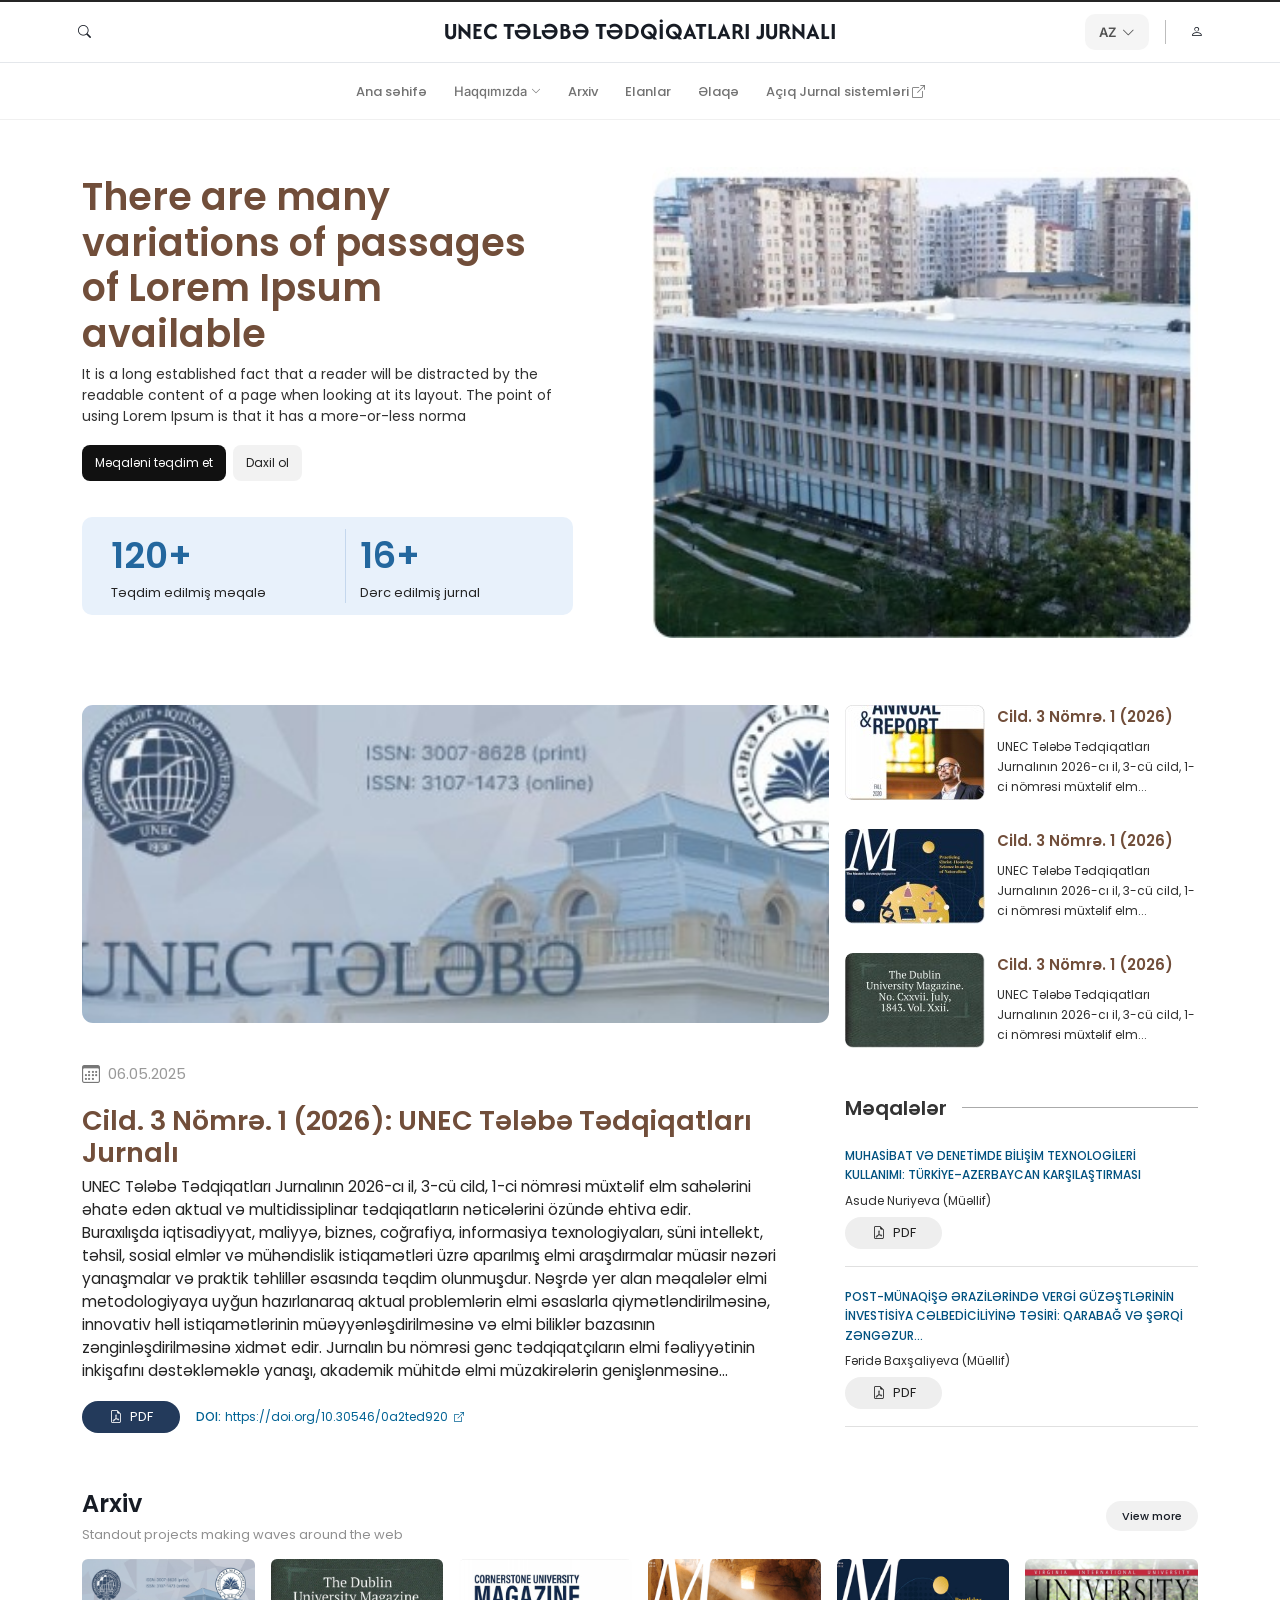
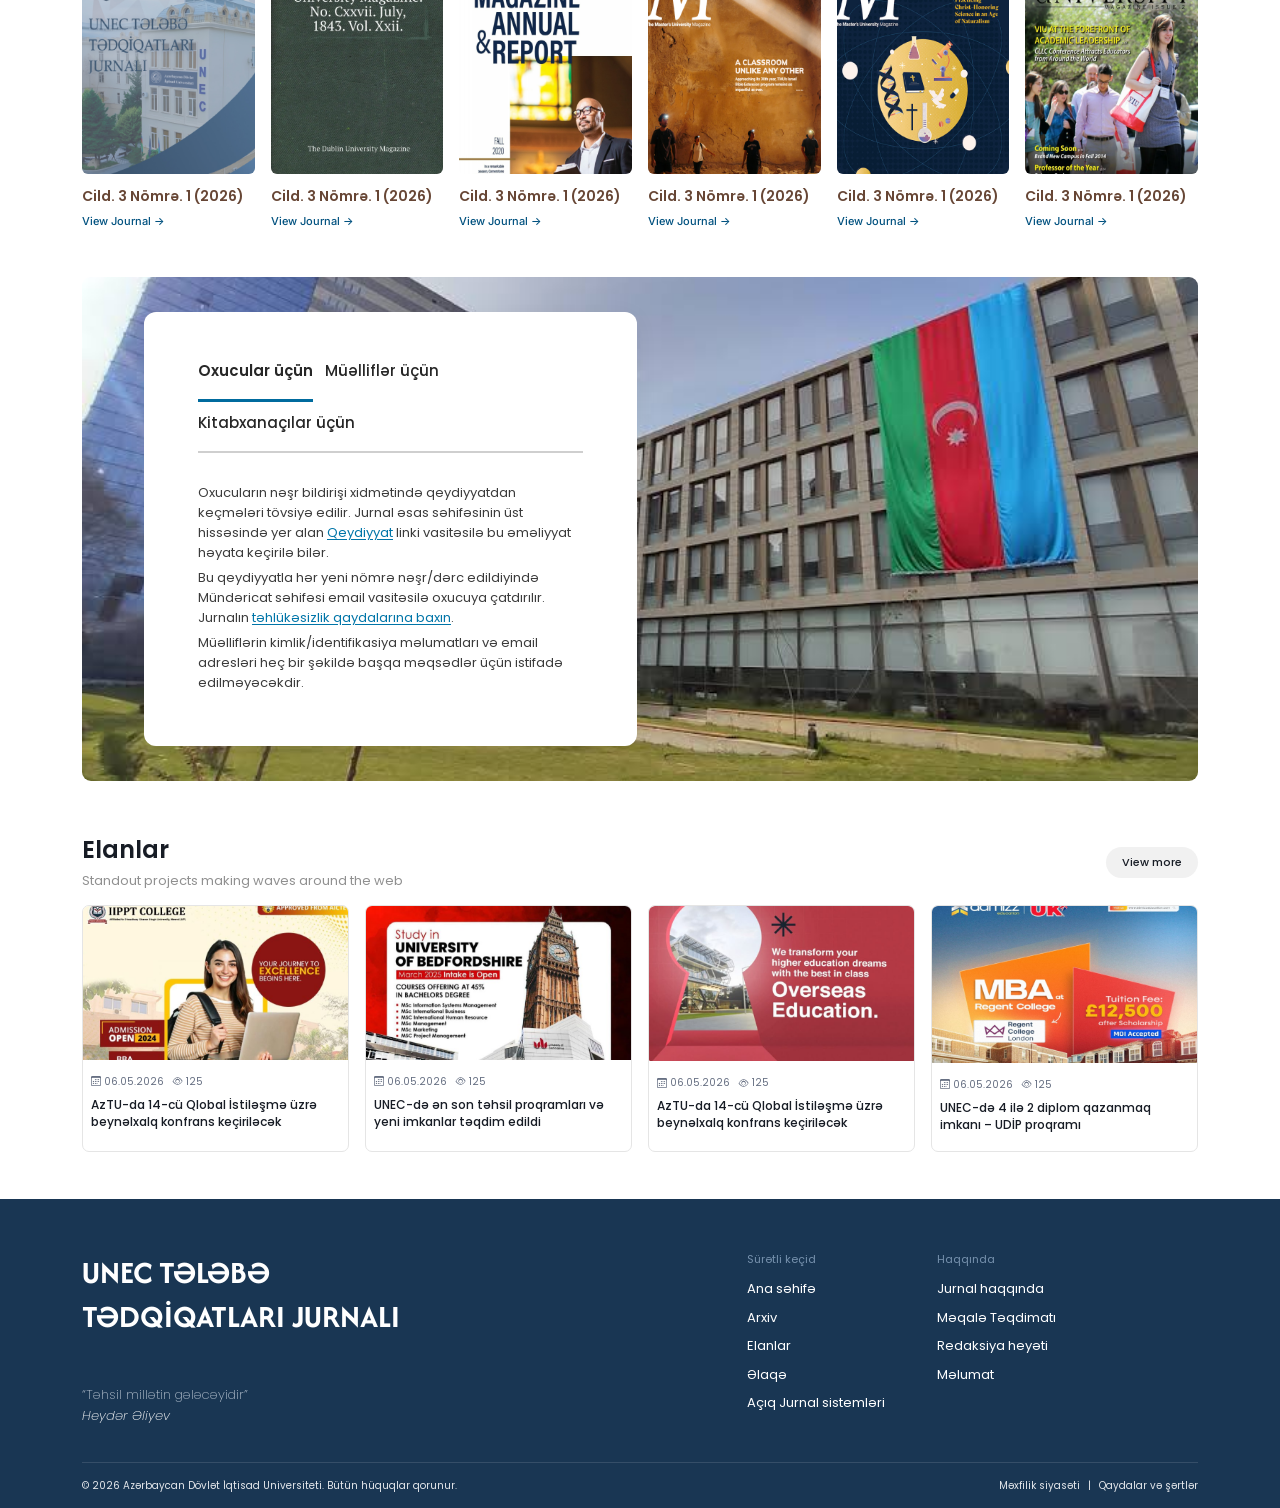
==== index.html @ a2ad7a77 "first commit" ====
<!doctype html>
<html lang="az">

<head>
  <meta charset="utf-8">
  <meta name="viewport" content="width=device-width, initial-scale=1">
  <title>UNEC Tələbə Tədqiqatları Jurnalı</title>
  <link href="https://cdn.jsdelivr.net/npm/bootstrap@5.3.3/dist/css/bootstrap.min.css" rel="stylesheet">
  <link href="https://cdn.jsdelivr.net/npm/bootstrap-icons@1.11.3/font/bootstrap-icons.css" rel="stylesheet">
  <link rel="stylesheet" href="assets/css/style.css">
</head>

<body>
  <header class="site-header">
    <div class="topbar ">
      <div class="container">
        <div class="header-left">
          <button class="icon-btn mobile-menu-btn" id="mobileMenuBtn" aria-label="Menyu">
            <i class="bi bi-list"></i>
          </button>
          <button class="icon-btn search-btn" aria-label="Axtarış">
            <i class="bi bi-search"></i>
          </button>
        </div>

        <div class="header-center">
          <h1 class="title">UNEC TƏLƏBƏ TƏDQİQATLARI JURNALI</h1>
        </div>

        <div class="header-right">
          <div class="dropdown" id="langDropdown">
            <button class="dropdown-btn" onclick="toggleDropdown()">
              <span>AZ</span>
              <i class="bi bi-chevron-down"></i>
            </button>

            <div class="dropdown-menu">
              <div class="dropdown-item active">
                <div class="dropdown-item-left">
                  <svg class="flag-icon" viewBox="0 0 36 36">
                    <circle fill="#00B5E2" cx="18" cy="18" r="18" />
                    <path fill="#E00034" d="M0 12h36v12H0z" />
                    <path fill="#009A44" d="M0 24h36v12H0z" />
                    <circle fill="#FFF" cx="17" cy="18" r="4" />
                    <circle fill="#E00034" cx="18" cy="18" r="3.2" />
                    <polygon fill="#FFF"
                      points="21,18 21.7,18.5 21.3,17.7 22,17.2 21.1,17.2 20.8,16.4 20.5,17.2 19.6,17.2 20.3,17.7 19.9,18.5" />
                  </svg>
                  <span>Azerbaijan</span>
                </div>
                <i class="bi bi-check-lg"></i>
              </div>
              <div class="dropdown-item">
                <div class="dropdown-item-left">
                  <svg class="flag-icon" viewBox="0 0 36 36">
                    <clipPath id="uk-clip">
                      <circle cx="18" cy="18" r="18" />
                    </clipPath>
                    <g clip-path="url(#uk-clip)">
                      <path fill="#00247D" d="M0 0h36v36H0z" />
                      <path stroke="#FFF" stroke-width="6" d="M0 0l36 36M36 0L0 36M18 0v36M0 18h36" />
                      <path stroke="#CF142B" stroke-width="4" d="M18 0v36M0 18h36" />
                      <path stroke="#CF142B" stroke-width="2" d="M0 0l36 36M36 0L0 36" />
                    </g>
                  </svg>
                  <span>English</span>
                </div>
              </div>
              <div class="dropdown-item">
                <div class="dropdown-item-left">
                  <svg class="flag-icon" viewBox="0 0 36 36">
                    <circle fill="#FFF" cx="18" cy="18" r="18" />
                    <path fill="#D52B1E" d="M0 24h36v12H0z" />
                    <path fill="#0039A6" d="M0 12h36v12H0z" />
                  </svg>
                  <span>Russian</span>
                </div>
              </div>
            </div>
          </div>
          <div class="divider"></div>
          <a href="login.html" class="icon-btn" aria-label="Profil">
            <i class="bi bi-person"></i>
          </a>
        </div>
      </div>
    </div>

    <nav class="nav-row d-flex text-center align-items-center">
      <button class="mobile-close-btn" id="mobileCloseBtn" aria-label="Bağla">
        <i class="bi bi-x"></i>
      </button>
      <div class="container">
        <a class="nav-link-custom" href="#home">Ana səhifə</a>

        <div class="dropdown" id="aboutDropdown">
          <button class="nav-link-custom dropdown-btn about-btn" onclick="toggleAboutDropdown()" type="button">
            <span>Haqqımızda</span>
            <i class="bi bi-chevron-down"></i>
          </button>

          <div class="dropdown-menu about-menu">
            <div class="about-dropdown-item">
              <a href="#journal">
                Jurnal haqqında
              </a>
            </div>
            <div class="about-dropdown-item">
              <a href="#presentation">
                Məqalə Təqdimatı
              </a>
            </div>
            <div class="about-dropdown-item">
              <a href="#editorial">
                Redaksiya heyəti
              </a>
            </div>
            <div class="about-dropdown-item">
              <a href="#information">
                Məlumat
              </a>
            </div>
          </div>
        </div>

        <a class="nav-link-custom" href="#archive">Arxiv</a>
        <a class="nav-link-custom" href="#announcements">Elanlar</a>
        <a class="nav-link-custom" href="#contact">Əlaqə</a>
        <a class="nav-link-custom" href="#systems">Açıq Jurnal sistemləri <i class="bi bi-box-arrow-up-right"></i></a>
      </div>
    </nav>
  </header>

  <main id="home">
    <section class="hero">
      <div class="container">
        <div class="row align-items-start g-4">
          <div class="col-md-6">
            <div class="hero-copy">
              <h1 class="hero-title">There are many variations of passages of Lorem Ipsum available</h1>
              <p class="hero-text">It is a long established fact that a reader will be distracted by the readable
                content of a page when looking at its layout. The point of using Lorem Ipsum is that it has a
                more-or-less norma</p>
              <div class="hero-actions">
                <a href="#featured" class="btn-dark-custom">Məqaləni təqdim et</a>
                <a href="#archive" class="btn-light-custom">Daxil ol</a>
              </div>
              <div class="stats d-flex">
                <div class="stat-item flex-fill">
                  <div class="stat-number">120+</div>
                  <div class="stat-label">Təqdim edilmiş məqalə</div>
                </div>
                <div class="stat-item flex-fill">
                  <div class="stat-number">16+</div>
                  <div class="stat-label">Dərc edilmiş jurnal</div>
                </div>
              </div>
            </div>
          </div>
          <div class="col-md-6"><img class="hero-image" src="assets/images/hero/unec-building.jpg" alt="UNEC binası">
          </div>
        </div>
      </div>
    </section>

    <section class="featured" id="featured">
      <div class="container unec-journal-page">

        <!-- =================================
         TOP SECTION
    ================================== -->

        <section class="unec-journal-top">

          <!-- HERO -->
          <div class="unec-journal-hero">
            <img src="assets/images/journals/main-journal.jpg" alt="UNEC Tələbə Tədqiqatları">
          </div>


          <!-- JOURNAL ISSUES -->
          <div class="unec-journal-issues">

            <!-- ISSUE 1 -->
            <article class="unec-journal-issue">

              <img class="unec-journal-issue__image" src="assets/images/journals/thumb1.jpg" alt="Jurnal buraxılışı">

              <div>

                <h2 class="unec-journal-issue__title">
                  Cild. 3 Nömrə. 1 (2026)
                </h2>

                <p class="unec-journal-issue__text">
                  UNEC Tələbə Tədqiqatları Jurnalının 2026-cı il,
                  3-cü cild, 1-ci nömrəsi müxtəlif elm...
                </p>

              </div>

            </article>


            <!-- ISSUE 2 -->
            <article class="unec-journal-issue">

              <img class="unec-journal-issue__image" src="assets/images/journals/thumb2.jpg" alt="Jurnal buraxılışı">

              <div>

                <h2 class="unec-journal-issue__title">
                  Cild. 3 Nömrə. 1 (2026)
                </h2>

                <p class="unec-journal-issue__text">
                  UNEC Tələbə Tədqiqatları Jurnalının 2026-cı il,
                  3-cü cild, 1-ci nömrəsi müxtəlif elm...
                </p>

              </div>

            </article>


            <!-- ISSUE 3 -->
            <article class="unec-journal-issue">

              <img class="unec-journal-issue__image" src="assets/images/journals/thumb3.jpg" alt="Jurnal buraxılışı">

              <div>

                <h2 class="unec-journal-issue__title">
                  Cild. 3 Nömrə. 1 (2026)
                </h2>

                <p class="unec-journal-issue__text">
                  UNEC Tələbə Tədqiqatları Jurnalının 2026-cı il,
                  3-cü cild, 1-ci nömrəsi müxtəlif elm...
                </p>

              </div>

            </article>

          </div>

        </section>

        <!-- =================================
         CONTENT
    ================================== -->

        <section class="unec-journal-content">


          <!-- MAIN CONTENT -->
          <div class="unec-journal-main">

            <!-- DATE -->
            <div class="unec-journal-date">

              <i class="bi bi-calendar3"></i>

              <span>
                06.05.2025
              </span>

            </div>


            <!-- TITLE -->
            <h1>
              Cild. 3 Nömrə. 1 (2026):
              UNEC Tələbə Tədqiqatları Jurnalı
            </h1>


            <!-- DESCRIPTION -->
            <p class="unec-journal-description">

              UNEC Tələbə Tədqiqatları Jurnalının 2026-cı il,
              3-cü cild, 1-ci nömrəsi müxtəlif elm sahələrini
              əhatə edən aktual və multidissiplinar tədqiqatların
              nəticələrini özündə ehtiva edir.

              <br>

              Buraxılışda iqtisadiyyat, maliyyə, biznes, coğrafiya,
              informasiya texnologiyaları, süni intellekt, təhsil,
              sosial elmlər və mühəndislik istiqamətləri üzrə
              aparılmış elmi araşdırmalar müasir nəzəri yanaşmalar
              və praktik təhlillər əsasında təqdim olunmuşdur.

              Nəşrdə yer alan məqalələr elmi metodologiyaya uyğun
              hazırlanaraq aktual problemlərin elmi əsaslarla
              qiymətləndirilməsinə, innovativ həll istiqamətlərinin
              müəyyənləşdirilməsinə və elmi biliklər bazasının
              zənginləşdirilməsinə xidmət edir.

              Jurnalın bu nömrəsi gənc tədqiqatçıların elmi
              fəaliyyətinin inkişafını dəstəkləməklə yanaşı,
              akademik mühitdə elmi müzakirələrin genişlənməsinə...

            </p>


            <!-- ACTIONS -->
            <div class="unec-journal-actions">

              <a href="#" class="unec-journal-pdf">
                <i class="bi bi-file-earmark-pdf"></i>
                PDF
              </a>

              <div class="doi-link">
                <span>DOI:</span>
                <a href="#" target="_blank">
                  https://doi.org/10.30546/0a2ted920
                </a>
                <i class="bi bi-box-arrow-up-right"></i>
              </div>

            </div>

          </div>



          <!-- =================================
           SIDEBAR
      ================================== -->

          <aside class="unec-journal-sidebar">

            <div class="unec-journal-section-title">
              Məqalələr
            </div>


            <!-- ARTICLE 1 -->
            <article class="unec-journal-article">

              <a href="#" class="unec-journal-article__title">
                MUHASİBAT VƏ DENETİMDE BİLİŞİM TEXNOLOGİLERİ
                KULLANIMI: TÜRKİYE–AZERBAYCAN KARŞILAŞTIRMASI
              </a>


              <div class="unec-journal-article__author">
                Asude Nuriyeva (Müəllif)
              </div>


              <a href="#" class="unec-journal-pdf">
                <i class="bi bi-file-earmark-pdf"></i>
                PDF
              </a>

            </article>


            <!-- ARTICLE 2 -->
            <article class="unec-journal-article">

              <a href="#" class="unec-journal-article__title">
                POST-MÜNAQİŞƏ ƏRAZİLƏRİNDƏ VERGİ
                GÜZƏŞTLƏRİNİN İNVESTİSİYA CƏLBEDİCİLİYİNƏ
                TƏSİRİ: QARABAĞ VƏ ŞƏRQİ ZƏNGƏZUR...
              </a>


              <div class="unec-journal-article__author">
                Fəridə Baxşaliyeva (Müəllif)
              </div>


              <a href="#" class="unec-journal-pdf">
                <i class="bi bi-file-earmark-pdf"></i>
                PDF
              </a>

            </article>

          </aside>

        </section>

      </div>
    </section>

    <section class="archive" id="archive">
      <div class="container">
        <div class="section-header">
          <div>
            <h2 class="section-title">Arxiv</h2>
            <div class="section-subtitle">Standout projects making waves around the web</div>
          </div><button class="view-more" data-view-archive>View more</button>
        </div>
        <div class="row row-cols-2 row-cols-md-3 row-cols-lg-6 g-3">
          <div class="col">
            <article><img class="archive-card-img" src="assets/images/archive/archive-1.png" alt="">
              <div class="archive-card-title">Cild. 3 Nömrə. 1 (2026)</div><a class="archive-card-link" href="#">View
                Journal →</a>
            </article>
          </div>
          <div class="col">
            <article><img class="archive-card-img" src="assets/images/archive/archive-2.png" alt="">
              <div class="archive-card-title">Cild. 3 Nömrə. 1 (2026)</div><a class="archive-card-link" href="#">View
                Journal →</a>
            </article>
          </div>
          <div class="col">
            <article><img class="archive-card-img" src="assets/images/archive/archive-3.png" alt="">
              <div class="archive-card-title">Cild. 3 Nömrə. 1 (2026)</div><a class="archive-card-link" href="#">View
                Journal →</a>
            </article>
          </div>
          <div class="col">
            <article><img class="archive-card-img" src="assets/images/archive/archive-4.png" alt="">
              <div class="archive-card-title">Cild. 3 Nömrə. 1 (2026)</div><a class="archive-card-link" href="#">View
                Journal →</a>
            </article>
          </div>
          <div class="col">
            <article><img class="archive-card-img" src="assets/images/archive/archive-5.png" alt="">
              <div class="archive-card-title">Cild. 3 Nömrə. 1 (2026)</div><a class="archive-card-link" href="#">View
                Journal →</a>
            </article>
          </div>
          <div class="col">
            <article><img class="archive-card-img" src="assets/images/archive/archive-6.png" alt="">
              <div class="archive-card-title">Cild. 3 Nömrə. 1 (2026)</div><a class="archive-card-link" href="#">View
                Journal →</a>
            </article>
          </div>
          <div class="col archive-extra d-none">
            <article><img class="archive-card-img" src="assets/images/archive/archive-4.png" alt="">
              <div class="archive-card-title">Cild. 2 Nömrə. 2 (2025)</div><a class="archive-card-link" href="#">View
                Journal →</a>
            </article>
          </div>
          <div class="col archive-extra d-none">
            <article><img class="archive-card-img" src="assets/images/archive/archive-5.png" alt="">
              <div class="archive-card-title">Cild. 2 Nömrə. 1 (2025)</div><a class="archive-card-link" href="#">View
                Journal →</a>
            </article>
          </div>
        </div>
      </div>
    </section>

    <section class="info-banner" id="about">
      <div class="container">
        <div class="info-banner-inner">
          <!-- INFO SECTION -->
          <div class="journal-info">
            <div class="container">

              <div class="journal-info-card">

                <!-- TABS -->
                <ul class="nav nav-tabs journal-tabs" id="journalTabs" role="tablist">

                  <!-- Oxucular -->
                  <li class="nav-item" role="presentation">
                    <button class="nav-link active" id="readers-tab" data-bs-toggle="tab" data-bs-target="#readers"
                      type="button" role="tab" aria-controls="readers" aria-selected="true">
                      Oxucular üçün
                    </button>
                  </li>


                  <!-- Müəlliflər -->
                  <li class="nav-item" role="presentation">
                    <button class="nav-link" id="authors-tab" data-bs-toggle="tab" data-bs-target="#authors"
                      type="button" role="tab" aria-controls="authors" aria-selected="false">
                      Müəlliflər üçün
                    </button>
                  </li>


                  <!-- Kitabxanaçılar -->
                  <li class="nav-item" role="presentation">
                    <button class="nav-link" id="librarians-tab" data-bs-toggle="tab" data-bs-target="#librarians"
                      type="button" role="tab" aria-controls="librarians" aria-selected="false">
                      Kitabxanaçılar üçün
                    </button>
                  </li>

                </ul>


                <!-- TAB CONTENT -->
                <div class="tab-content journal-tab-content" id="journalTabsContent">

                  <!-- READERS -->
                  <div class="tab-pane fade show active" id="readers" role="tabpanel" aria-labelledby="readers-tab"
                    tabindex="0">

                    <p>
                      Oxucuların nəşr bildirişi xidmətində
                      qeydiyyatdan keçmələri tövsiyə edilir.
                      Jurnal əsas səhifəsinin üst hissəsində yer
                      alan
                      <a href="#">Qeydiyyat</a>
                      linki vasitəsilə bu əməliyyat həyata
                      keçirilə bilər.
                    </p>

                    <p>
                      Bu qeydiyyatla hər yeni nömrə nəşr/dərc
                      edildiyində Mündəricat səhifəsi email
                      vasitəsilə oxucuya çatdırılır.
                      Jurnalın
                      <a href="#">təhlükəsizlik qaydalarına baxın</a>.
                    </p>

                    <p>
                      Müəlliflərin kimlik/identifikasiya
                      məlumatları və email adresləri heç bir
                      şəkildə başqa məqsədlər üçün istifadə
                      edilməyəcəkdir.
                    </p>

                  </div>


                  <!-- AUTHORS -->
                  <div class="tab-pane fade" id="authors" role="tabpanel" aria-labelledby="authors-tab" tabindex="0">

                    <p>
                      Müəlliflər məqalələrini jurnalın elektron
                      sistemi vasitəsilə təqdim edə bilərlər.
                      Məqalə təqdim etməzdən əvvəl müəllif
                      qaydaları ilə tanış olmaq tövsiyə olunur.
                    </p>

                    <p>
                      Məqalə göndərilməsi zamanı müəllifdən
                      tələb olunan məlumatlar tam və düzgün
                      şəkildə daxil edilməlidir.
                    </p>

                    <p>
                      Göndərilən materiallar redaksiya heyəti
                      tərəfindən nəzərdən keçirilir və
                      qiymətləndirmə prosesi həyata keçirilir.
                    </p>

                  </div>


                  <!-- LIBRARIANS -->
                  <div class="tab-pane fade" id="librarians" role="tabpanel" aria-labelledby="librarians-tab"
                    tabindex="0">

                    <p>
                      Kitabxanaçılar jurnalın bütün nəşrlərinə
                      və arxiv materiallarına elektron formada
                      çıxış əldə edə bilərlər.
                    </p>

                    <p>
                      Jurnalın əvvəlki və cari nömrələri
                      arxiv bölməsində yerləşdirilir və
                      istifadəçilər üçün əlçatan olur.
                    </p>

                    <p>
                      Əlavə məlumat və texniki məsələlərlə
                      bağlı jurnalın əlaqə bölməsindən istifadə
                      edə bilərsiniz.
                    </p>

                  </div>

                </div>

              </div>

            </div>
          </div>
        </div>
      </div>
    </section>

    <section class="announcements" id="announcements">
      <div class="container">
        <div class="section-header">
          <div>
            <h2 class="section-title">Elanlar</h2>
            <div class="section-subtitle">Standout projects making waves around the web</div>
          </div><button class="view-more">View more</button>
        </div>
        <div class="row row-cols-1 row-cols-sm-2 row-cols-lg-4 g-3">
          <div class="col">
            <article class="announcement-card"><img class="announcement-img"
                src="assets/images/announcements/announcement-1.png" alt="">
              <div class="announcement-body">
                <div class="announcement-meta"><i class="bi bi-calendar3"></i> 06.05.2026 &nbsp; <i
                    class="bi bi-eye"></i> 125</div>
                <h3 class="announcement-title">AzTU-da 14-cü Qlobal İstiləşmə üzrə beynəlxalq konfrans keçiriləcək</h3>
              </div>
            </article>
          </div>
          <div class="col">
            <article class="announcement-card"><img class="announcement-img"
                src="assets/images/announcements/announcement-2.png" alt="">
              <div class="announcement-body">
                <div class="announcement-meta"><i class="bi bi-calendar3"></i> 06.05.2026 &nbsp; <i
                    class="bi bi-eye"></i> 125</div>
                <h3 class="announcement-title">UNEC-də ən son təhsil proqramları və yeni imkanlar təqdim edildi</h3>
              </div>
            </article>
          </div>
          <div class="col">
            <article class="announcement-card"><img class="announcement-img"
                src="assets/images/announcements/announcement-3.png" alt="">
              <div class="announcement-body">
                <div class="announcement-meta"><i class="bi bi-calendar3"></i> 06.05.2026 &nbsp; <i
                    class="bi bi-eye"></i> 125</div>
                <h3 class="announcement-title">AzTU-da 14-cü Qlobal İstiləşmə üzrə beynəlxalq konfrans keçiriləcək</h3>
              </div>
            </article>
          </div>
          <div class="col">
            <article class="announcement-card"><img class="announcement-img"
                src="assets/images/announcements/announcement-4.png" alt="">
              <div class="announcement-body">
                <div class="announcement-meta"><i class="bi bi-calendar3"></i> 06.05.2026 &nbsp; <i
                    class="bi bi-eye"></i> 125</div>
                <h3 class="announcement-title">UNEC-də 4 ilə 2 diplom qazanmaq imkanı – UDİP proqramı</h3>
              </div>
            </article>
          </div>
        </div>
      </div>
    </section>
  </main>

  <footer class="footer" id="contact">
    <div class="container">
      <div class="row">
        <div class="col-lg-7">
          <div class="footer-brand">UNEC TƏLƏBƏ<br>TƏDQİQATLARI JURNALI</div>
          <div class="footer-quote">“Təhsil millətin gələcəyidir”<br><i>Heydər Əliyev</i></div>
        </div>
        <div class="col-6 col-lg-2">
          <div class="footer-heading">Sürətli keçid</div><a class="footer-link" href="#home">Ana səhifə</a><a
            class="footer-link" href="#archive">Arxiv</a><a class="footer-link" href="#announcements">Elanlar</a><a
            class="footer-link" href="#contact">Əlaqə</a><a class="footer-link" href="#systems">Açıq Jurnal
            sistemləri</a>
        </div>
        <div class="col-6 col-lg-3">
          <div class="footer-heading">Haqqında</div><a class="footer-link" href="#about">Jurnal haqqında</a><a
            class="footer-link" href="#">Məqalə Təqdimatı</a><a class="footer-link" href="#">Redaksiya heyəti</a><a
            class="footer-link" href="#">Məlumat</a>
        </div>
      </div>
      <div class="footer-bottom d-flex flex-column flex-md-row justify-content-between gap-2">
        <div>© <span data-current-year></span> Azərbaycan Dövlət İqtisad Universiteti. Bütün hüquqlar qorunur.</div>
        <div>Məxfilik siyasəti<span class="footer-separator">|</span>Qaydalar və
          şərtlər</div>
      </div>
    </div>
  </footer>

  <script src="https://cdn.jsdelivr.net/npm/bootstrap@5.3.3/dist/js/bootstrap.bundle.min.js"></script>
  <script src="assets/js/main.js"></script>
</body>

</html>
---- assets/css/style.css ----
/* ========================================
   GLOBAL STYLES & TYPOGRAPHY
   ======================================== */

@import url('https://fonts.googleapis.com/css2?family=Inter:wght@400;500;600;700&family=Afacad+Flux:wght@700&display=swap');
@import url('https://fonts.googleapis.com/css2?family=Poppins:wght@200;300;400;500;600;700&display=swap');

:root {
  --primary: #1c3959;
  --accent: #714E3A;
  --blue-soft: #e8f1fb;
  --text: #242424;
  --border: #E4E7EB;
  --footer: #193653;
  --container: 704px;
  --bg-gray: #F5F5F5;
  --active-blue: #E3F2FD;
  --active-text: #1976D2;
  --border-gray: #BDBDBD;
  --black: #171C25;
  --gray-true: #737373;
  --unec-line: #e0e0e0;
  --dark-gray: #2F2F2F;
}

* {
  box-sizing: border-box;
}

html {
  scroll-behavior: smooth;
}

body {
  margin: 0;
  font-family: Poppins, sans-serif;
  color: var(--text);
  background: #fff;
  font-size: 13px;
}

a {
  color: inherit;
  text-decoration: none;
}

img {
  max-width: 100%;
  display: block;
}

/* ========================================
   SITE HEADER & TOPBAR
   ======================================== */

.site-header {
  background: #fff;
  border-top: 2px solid #252525;
  top: 0;
  z-index: 1030;
}

.topbar {
  width: 100%;
  background-color: #ffffff;
  border-bottom: 1px solid var(--border);
  position: relative;
}

.topbar .container {
  padding: 12px 0;
  display: flex;
  align-items: center;
  justify-content: space-between;
}

@media (max-width: 768px) {
  .header {
    padding: 12px 16px;
  }

  .topbar {
    height: auto;
    min-height: 48px;
  }
}

/* ========================================
   HEADER LAYOUT SECTIONS
   ======================================== */

.header-left {
  display: flex;
  align-items: center;
  flex: 1;
}

.header-center {
  flex: 2;
  text-align: center;
}

.header-right {
  display: flex;
  align-items: center;
  justify-content: flex-end;
  gap: 16px;
  flex: 1;
}

@media (max-width: 768px) {
  .header-left {
    flex: 0;
  }

  .header-center {
    flex: 1;
    margin: 0 12px;
  }

  .header-right {
    flex: 0;
    gap: 8px;
  }

  .divider {
    display: none;
  }
}

@media (max-width: 575.98px) {
  .header-left {
    flex: 0;
    gap: 4px;
  }

  .header-center {
    flex: 1;
    margin: 0 8px;
  }

  .header-right {
    flex: 0;
  }
}

/* ========================================
   ICON BUTTON & BUTTONS
   ======================================== */

.icon-btn {
  width: 24px;
  height: 24px;
  background: none;
  border: none;
  cursor: pointer;
  display: flex;
  align-items: center;
  justify-content: center;
  color: var(--black);
  padding: 14px;
  border-radius: 50%;
  transition: background-color 0.2s;
}

.icon-btn:hover {
  background-color: var(--bg-gray);
}

.mobile-menu-btn {
  display: none;
}

.search-btn {
  display: flex;
}

@media (max-width: 575.98px) {
  .mobile-menu-btn {
    display: flex !important;
  }

  .search-btn {
    display: flex;
  }
}

/* ========================================
   TITLE & BRAND
   ======================================== */

.title {
  font-family: 'Afacad Flux', sans-serif;
  font-weight: 700;
  font-style: normal;
  font-size: 24px;
  line-height: 140%;
  letter-spacing: 0%;
  text-align: center;
  color: var(--black);
  margin: 0;
}

.brand-title {
  font-family: 'Afacad Flux', sans-serif;
  font-size: 32px;
  font-weight: 700;
  line-height: 140%;
  letter-spacing: 0%;
  text-align: center;
  color: #171C25;
}

@media (max-width: 768px) {
  .title {
    font-size: 18px;
  }

  .brand-title {
    font-size: 12px;
    text-align: center;
  }
}

@media (max-width: 575.98px) {
  .title {
    font-size: 14px;
    line-height: 1.3;
  }
}

.dropdown {
  position: relative;
}

.dropdown-btn {
  gap: 6px;
  opacity: 1;
  font-weight: 600;
  font-size: 13px;
  line-height: 20px;
  display: flex;
  align-items: center;
  padding: 8px 14px;
  background-color: var(--bg-gray);
  border: none;
  border-radius: 10px;
  color: #525252;
  cursor: pointer;
  transition: background-color 0.2s;
  font-family: 'Inter', sans-serif;
}

.dropdown.active .dropdown-btn svg {
  transform: rotate(180deg);
}

.dropdown-menu {
  display: none;
  position: absolute;
  right: 0;
  top: calc(100% + 8px);
  width: 180px;
  background: #ffffff;
  border-radius: 16px;
  box-shadow: 0px 8px 24px rgba(0, 0, 0, 0.12);
  padding: 8px;
  z-index: 100;
  flex-direction: column;
  gap: 4px;
}

.dropdown.active .dropdown-menu {
  display: flex;
}

.dropdown-item {
  display: flex;
  align-items: center;
  justify-content: space-between;
  padding: 8px 12px;
  border-radius: 10px;
  cursor: pointer;
  text-decoration: none;
  color: var(--black);
  font-weight: 700;
  font-size: 16px;
}

.dropdown-item-left {
  display: flex;
  align-items: center;
  gap: 10px;
  font-weight: 500;
  font-size: 13px;
}

.dropdown-item:hover {
  background-color: var(--bg-gray);
}

.dropdown-item.active {
  background-color: var(--active-blue);
  color: var(--active-text);
}

.flag-icon {
  width: 20px;
  height: 20px;
  border-radius: 50%;
  object-fit: cover;
}

.divider {
  width: 1px;
  height: 24px;
  background-color: var(--border-gray);
}

@media (max-width: 575.98px) {
  .dropdown-btn {
    padding: 6px 10px;
    font-size: 12px;
  }
}

#aboutDropdown {
  display: inline-block;
  position: relative;
}

.about-btn {
  border: none;
  background: transparent;
}

.about-btn i {
  font-size: 10px;
  transition: transform 0.2s ease;
}

#aboutDropdown.active .about-btn i {
  transform: rotate(180deg);
}

#aboutDropdown .about-menu {
  display: none;
  position: absolute;
  left: 0;
  right: auto;
  top: calc(100% + 8px);
  background: #fff;
  border-radius: 10px;
  box-shadow: 0px 8px 24px rgba(0, 0, 0, 0.12);
  padding: 8px;
  z-index: 1000;
  flex-direction: column;
  gap: 2px;
}

#aboutDropdown.active .about-menu {
  display: flex;
}

.about-dropdown-item {
  width: 100%;
}

.about-dropdown-item:hover {
  background-color: #E5E5E5;
  border-radius: 6px;
}

.about-dropdown-item a {
  display: block;
  width: 100%;
  padding: 3px 11px;
  border-radius: 10px;
  color: var(--black);
  font-size: 14px;
  font-weight: 500;
  text-decoration: none;
  transition: background-color 0.2s ease;
}

@media (max-width: 575.98px) {
  #aboutDropdown .about-btn {
    width: 100%;
    padding: 12px 16px;
    text-align: left;
    font-size: 16px;
  }

  #aboutDropdown .about-menu {
    position: static;
    box-shadow: none;
    background: #f5f5f5;
    margin-top: 0;
    padding: 8px 0;
  }

  #aboutDropdown.active .about-menu {
    display: flex;
  }
}

/* ========================================
   MOBILE CLOSE BUTTON
   ======================================== */

.mobile-close-btn {
  display: none;
  position: absolute;
  top: 16px;
  right: 16px;
  width: 32px;
  height: 32px;
  background: none;
  border: none;
  cursor: pointer;
  font-size: 24px;
  color: var(--black);
  padding: 0;
  line-height: 1;
  z-index: 1001;
}

@media (max-width: 575.98px) {
  .mobile-close-btn {
    display: flex;
    align-items: center;
    justify-content: center;
  }
}

/* ========================================
   NAVIGATION ROW
   ======================================== */

.nav-row {
  padding: 12px 0;
  min-height: 36px;
  border-bottom: 1px solid #f0f0f0;
}

.nav-link-custom {
  font-weight: 500;
  gap: 4px;
  opacity: 1;
  padding: 6px 12px;
  border-radius: 8px;
  color: var(--gray-true);
}

.nav-link-custom:hover {
  color: #111;
}

.language-select {
  font-size: 11px;
  border: 0;
  background: #f6f6f6;
  border-radius: 7px;
  padding: 7px 9px;
}

.header-icon {
  width: 32px;
  height: 32px;
  display: inline-flex;
  align-items: center;
  justify-content: center;
  color: #555;
}

@media (max-width: 767.98px) {
  .nav-row {
    display: none;
  }

  .nav-row.mobile-menu-open {
    display: flex !important;
  }
}

@media (max-width: 575.98px) {
  .nav-row {
    position: fixed;
    left: 0;
    top: 0;
    width: 100%;
    height: 100vh;
    background: #fff;
    z-index: 999;
    display: flex;
    flex-direction: column;
    padding-top: 60px;
    border-bottom: none;
    opacity: 0;
    visibility: hidden;
    transition: opacity 0.3s ease, visibility 0.3s ease;
    pointer-events: none;
  }

  .nav-row.mobile-menu-open {
    opacity: 1;
    visibility: visible;
    pointer-events: auto;
  }

  .nav-row .container {
    padding: 20px 16px;
    display: flex;
    flex-direction: column;
    gap: 12px;
  }

  .nav-link-custom {
    width: 100%;
    padding: 12px 16px;
    border-radius: 8px;
    font-size: 16px;
    color: var(--black);
    text-align: left;
  }
}

/* ========================================
   HERO SECTION
   ======================================== */

.hero {
  padding: 47px 0 67px;
}

.hero-copy {
  padding-top: 7px;
}

.hero-title {
  font-size: 38px;
  color: var(--accent);
  font-weight: 600;
  max-width: 88%;
}

.hero-text {
  font-size: 14px;
  line-height: 1.5;
  max-width: 88%;
  color: #313131;
}

.hero-actions {
  display: flex;
  gap: 7px;
  margin-top: 18px;
}

.btn-dark-custom, .btn-light-custom {
  border-radius: 8px;
  border: 0;
  font-size: 12px;
  padding: 9px 13px;
}

.btn-dark-custom {
  background: #111;
  color: #fff;
}

.btn-light-custom {
  background: #f2f2f2;
  color: #222;
}

.hero-image {
  width: 100%;
  aspect-ratio: 1.16 / 1;
  object-fit: cover;
  border-radius: 13px;
}

.stats {
  width: 90%;
  background: var(--blue-soft);
  border-radius: 10px;
  margin-top: 36px;
  padding: 12px 15px;
}

.stat-item {
  padding: 0 14px;
}

.stat-item+.stat-item {
  border-left: 1px solid #c4d7ed;
}

.stat-number {
  color: #23679e;
  font-weight: 600;
  font-size: 36px;
}

.stat-label {
  font-size: 13px;
}

@media (max-width: 991.98px) {
  .hero {
    padding-top: 35px;
  }
}

@media (max-width: 767.98px) {
  .hero {
    padding: 30px 0 42px;
  }

  .hero-title {
    font-size: 30px;
    max-width: none;
  }

  .hero-text {
    font-size: 11px;
    max-width: none;
  }

  .hero-image {
    margin-top: 28px;
    aspect-ratio: 1.2 / 1;
  }

  .stats {
    margin-top: 25px;
  }
}

@media (max-width: 575.98px) {
  .hero-title {
    font-size: 26px;
  }
}

/* ========================================
   FEATURED SECTION
   ======================================== */

.featured {
  padding-bottom: 43px;
}

.main-journal-img {
  width: 100%;
  height: 280px;
  object-fit: cover;
  border-radius: 7px;
}

.journal-date {
  color: #8a8a8a;
  font-size: 8px;
  margin-top: 12px;
}

.journal-title {
  color: var(--accent);
  font-size: 26px;
  line-height: 1.18;
  font-weight: 600;
  margin: 10px 0 12px;
}

.journal-copy {
  width: 82%;
  font-size: 14px;
  line-height: 1.5;
  color: #2F2F2F;
}

.pdf-btn {
  display: inline-flex;
  align-items: center;
  gap: 5px;
  background: #1c3452;
  color: #fff;
  border-radius: 14px;
  padding: 6px 14px;
  font-size: 8px;
}

.side-issues {
  padding-left: 10px;
}

.issue {
  display: flex;
  gap: 8px;
  margin-bottom: 10px;
}

.issue-img {
  width: 87px;
  height: 48px;
  border-radius: 5px;
  object-fit: cover;
  flex: 0 0 auto;
}

.issue-title {
  font-size: 8px;
  line-height: 1.2;
  font-weight: 700;
  color: #6d4c3a;
}

.issue-text {
  font-size: 7px;
  line-height: 1.25;
  color: #555;
  margin-top: 3px;
}

@media (max-width: 991.98px) {
  .side-issues {
    padding-left: 0;
    margin-top: 25px;
  }

  .archive-card-img {
    height: 170px;
  }
}

@media (max-width: 767.98px) {
  .main-journal-img {
    height: 220px;
  }

  .journal-title {
    font-size: 20px;
  }

  .journal-copy, .pdf-btn {
    font-size: 10px;
  }
}

/* ========================================
   ARCHIVE & ANNOUNCEMENTS
   ======================================== */

.archive, .announcements {
  padding-bottom: 47px;
}

.section-header {
  display: flex;
  align-items: center;
  justify-content: space-between;
  margin-bottom: 17px;
}

.section-title {
  font-weight: 600;
  font-size: 24px;
  color: var(--black, #171C25);
}

.section-subtitle {
  font-weight: 400;
  font-size: 13px;
  line-height: 15px;
  color: #909090;
}

.view-more {
  border: 0;
  background: #F1F1F1;
  border-radius: 20px;
  padding: 7px 16px;
  font-size: 11px;
  color: #171C25;
  font-weight: 500;
}

.archive-card-img {
  width: 100%;
  height: 215px;
  object-fit: cover;
  border-radius: 6px;
}

.archive-card-title {
  font-weight: 600;
  font-size: 14px;
  color: #674635;
  margin: 12px 0 4px;
}

.archive-card-link {
  font-family: 'Inter', sans-serif;
  font-weight: 500;
  font-size: 11px;
  color: #00517F;
}

.announcement-card {
  border: 1px solid #e5e5e5;
  border-radius: 7px;
  overflow: hidden;
  height: 100%;
  background: #fff;
}

.announcement-img {
  width: 100%;
  object-fit: cover;
}

.announcement-body {
  padding: 7px 8px 10px;
}

.announcement-meta {
  color: #677083;
  font-size: 10px;
  margin: 7px 0;
}

.announcement-title {
  font-weight: 500;
  font-size: 12px;
  line-height: 17px;
  color: var(--black, #171C25);
}

@media (max-width: 575.98px) {
  .section-header {
    align-items: flex-start;
  }

  .view-more {
    padding: 6px 12px;
  }

  .archive-card-img {
    height: 190px;
  }

  .announcement-img {
    height: 120px;
  }
}

/* ========================================
   JOURNAL INFO CARD
   ======================================== */

.journal-info-card {
  width: 51%;
  min-height: 330px;
  background: #ffffff;
  border-radius: 12px;
  padding: 48px 54px;
  box-shadow: 0 5px 25px rgba(0, 0, 0, 0.05);
}

.journal-tabs {
  display: flex;
  gap: 12px;
  border-bottom: 2px solid #cfcfcf;
  margin: 0;
  padding: 0;
}

.journal-tabs .nav-link {
  position: relative;
  border: 0 !important;
  border-radius: 0 !important;
  background: transparent !important;
  color: #272727;
  font-size: 15px;
  font-weight: 500;
  padding: 0 0 17px 0;
  margin: 0;
  transition: color 0.2s ease;
}

.journal-tabs .nav-link.active {
  color: #272727;
  font-weight: 600;
}

.journal-tabs .nav-link.active::after {
  content: "";
  position: absolute;
  left: 0;
  bottom: -2px;
  width: 100%;
  height: 3px;
  background: #006b9e;
}

.journal-tab-content {
  padding-top: 30px;
}

.journal-tab-content p {
  margin: 0 0 5px 0;
  color: #3b3b3b;
  font-size: 13px;
  line-height: 20px;
  font-weight: 400;
}

.journal-tab-content a {
  color: #0075a8;
  text-decoration: underline;
  text-underline-offset: 2px;
}

.journal-tab-content .tab-pane {
  transition: opacity 0.2s linear;
}

@media (max-width: 767.98px) {
  .info-card {
    width: 100%;
    padding: 18px;
  }
}

/* ========================================
   INFO BANNER
   ======================================== */

.info-banner {
  padding-bottom: 55px;
}

.info-banner-inner {
  background: url("../images/general/az-building.jpg") center/cover;
  border-radius: 9px;
  padding: 35px 50px;
  display: flex;
  align-items: center;
}

@media (max-width: 767.98px) {
  .info-banner-inner {
    padding: 20px;
    min-height: 430px;
    align-items: flex-end;
  }

  .info-card {
    width: 100%;
    padding: 18px;
  }
}

/* ========================================
   FOOTER
   ======================================== */

.footer {
  background: var(--footer);
  color: #fff;
  padding: 52px 0 0px;
}

.footer-brand {
  font-family: 'Afacad Flux', sans-serif;
  font-weight: 700;
  font-size: 32px;
  line-height: 140%;
  color: #FFFFFF;
}

.footer-quote {
  font-weight: 200;
  color: #b8c4d1;
  font-size: 13px;
  line-height: 1.6;
  margin-top: 45px;
}

.footer-quote i {
  color: #fff;
}

.footer-heading {
  color: #7691ad;
  font-size: 11px;
  margin-bottom: 12px;
}

.footer-link {
  display: block;
  font-size: 13px;
  margin-bottom: 9px;
}

.footer-bottom {
  border-top: 1px solid rgba(255, 255, 255, .12);
  margin-top: 35px;
  padding: 15px 0;
  color: #E4E7EB;
  font-size: 10px;
  overflow-wrap: break-word;
}

.footer-separator {
  margin: 0 8px;
}

@media (max-width: 767.98px) {
  .footer {
    padding-top: 38px;
  }

  .footer-brand {
    margin-bottom: 35px;
  }
}

@media (max-width: 575.98px) {
  .footer {
    padding: 25px 0;
  }

  .footer .row {
    gap: 20px !important;
  }

  .footer .col-6,
  .footer .col-lg-2,
  .footer .col-lg-3 {
    width: 100%;
    flex: 0 0 100%;
  }

  .footer-brand {
    font-size: 20px;
    margin-bottom: 15px;
  }

  .footer-quote {
    font-size: 12px;
    margin-top: 15px;
  }

  .footer-heading {
    font-size: 10px;
    margin-bottom: 10px;
  }

  .footer-link {
    font-size: 12px;
    margin-bottom: 6px;
  }

  .footer-bottom {
    flex-direction: column !important;
    font-size: 9px;
    gap: 8px !important;
    line-height: 1.5;
  }

  .footer-bottom>div {
    word-break: break-word;
  }
}

/* ========================================
   UNEC JOURNAL - TOP SECTION
   ======================================== */

.unec-journal-top {
  display: grid;
  grid-template-columns: minmax(0, 1fr) 353px;
  gap: 16px;
  align-items: start;
}

@media (max-width: 991.98px) {
  .unec-journal-page {
    padding: 12px 16px 25px;
  }

  .unec-journal-top {
    grid-template-columns: 1fr;
  }
}

@media (max-width: 575.98px) {
  .unec-journal-page {
    padding: 10px 12px 20px;
  }

  .unec-journal-top {
    grid-template-columns: 1fr;
  }
}

/* ========================================
   UNEC JOURNAL - HERO SECTION
   ======================================== */

.unec-journal-hero {
  width: 100%;
  height: 318px;
  overflow: hidden;
  border-radius: 11px;
  background: #e9eef2;
}

.unec-journal-hero img {
  width: 100%;
  height: 100%;
  display: block;
  object-fit: cover;
}

@media (max-width: 575.98px) {
  .unec-journal-hero {
    height: auto;
    aspect-ratio: 2.44 / 1;
    border-radius: 9px;
  }
}

/* ========================================
   UNEC JOURNAL - ISSUES
   ======================================== */

.unec-journal-issues {
  display: flex;
  flex-direction: column;
  gap: 16px;
}

.unec-journal-issue {
  display: grid;
  grid-template-columns: 140px minmax(0, 1fr);
  gap: 12px;
  align-items: start;
}

.unec-journal-issue__image {
  width: 140px;
  height: 95px;
  object-fit: cover;
  border-radius: 8px;
  display: block;
}

.unec-journal-issue__title {
  color: #714E3A;
  font-weight: 600;
  font-size: 15px;
  line-height: 24px;
}

.unec-journal-issue__text {
  font-weight: 400;
  font-size: 12px;
  line-height: 20px;
  color: #2F2F2F;
}

@media (max-width: 991.98px) {
  .unec-journal-issues {
    display: grid;
    grid-template-columns: repeat(3, 1fr);
    gap: 12px;
  }

  .unec-journal-issue {
    grid-template-columns: 1fr;
  }

  .unec-journal-issue__image {
    width: 100%;
    height: 120px;
  }

  .unec-journal-issue__title {
    margin: 8px 0 4px;
  }

  .unec-journal-sidebar {
    margin-top: 5px;
  }
}

@media (max-width: 575.98px) {
  .unec-journal-issues {
    grid-template-columns: 1fr;
    gap: 13px;
  }

  .unec-journal-issue {
    grid-template-columns: 110px 1fr;
    gap: 10px;
  }

  .unec-journal-issue__image {
    width: 110px;
    height: 75px;
  }

  .unec-journal-issue__title {
    margin: 2px 0 4px;
    font-size: 14px;
  }

  .unec-journal-issue__text {
    font-size: 12px;
  }
}

/* ========================================
   UNEC JOURNAL - CONTENT SECTION
   ======================================== */

.unec-journal-content {
  display: grid;
  grid-template-columns: minmax(0, 1fr) 353px;
  gap: 16px;
}

.unec-journal-main {
  min-width: 0;
}

@media (max-width: 991.98px) {
  .unec-journal-content {
    grid-template-columns: 1fr;
  }
}

@media (max-width: 575.98px) {
  .unec-journal-content {
    margin-top: 17px;
  }
}

/* ========================================
   UNEC JOURNAL - DATE
   ======================================== */

.unec-journal-date {
  display: flex;
  align-items: center;
  gap: 8px;
  color: #999;
  font-size: 15px;
  margin-bottom: 17px;
}

.unec-journal-date i {
  color: #777;
  font-size: 18px;
}

@media (max-width: 575.98px) {
  .unec-journal-date {
    margin-bottom: 12px;
    font-size: 14px;
  }
}

/* ========================================
   UNEC JOURNAL - TITLE
   ======================================== */

.unec-journal-main h1 {
  color: var(--accent);
  font-size: 27px;
  line-height: 1.18;
  font-weight: 600;
}

@media (max-width: 575.98px) {
  .unec-journal-main h1 {
    font-size: 24px;
    line-height: 1.25;
    margin-bottom: 14px;
  }
}

/* ========================================
   UNEC JOURNAL - DESCRIPTION
   ======================================== */

.unec-journal-description {
  font-size: 15.5px;
  line-height: 1.48;
  margin: 0;
  max-width: 710px;
}

@media (max-width: 575.98px) {
  .unec-journal-description {
    font-size: 14px;
    line-height: 1.5;
  }
}

/* ========================================
   UNEC JOURNAL - ACTIONS
   ======================================== */

.unec-journal-actions {
  display: flex;
  align-items: center;
  gap: 16px;
  flex-wrap: wrap;
  margin-top: 18px;
}

@media (max-width: 575.98px) {
  .unec-journal-actions {
    gap: 10px;
  }
}

.unec-journal-pdf {
  display: inline-flex;
  align-items: center;
  justify-content: center;
  gap: 8px;
  min-width: 98px;
  height: 32px;
  padding: 0 18px;
  border: 0;
  border-radius: 18px;
  background: #233a5b;
  color: #fff;
  font-size: 13px;
  text-decoration: none;
}

.unec-journal-pdf:hover {
  color: #fff;
}

.unec-journal-article .unec-journal-pdf {
  background: #eeeeee;
  color: #222;
  min-width: 97px;
}

.doi-link {
  display: flex;
  align-items: center;
  gap: 4px;
  color: #006294;
  font-size: 12px;
}

.doi-link span {
  color: #006294;
  font-weight: 500;
}

.doi-link a {
  color: #006294;
  text-decoration: none;
}

.doi-link i {
  margin-left: 2px;
  font-size: 10px;
}

/* ========================================
   UNEC JOURNAL - SIDEBAR
   ======================================== */

.unec-journal-sidebar {
  min-width: 0;
}

/* ========================================
   UNEC JOURNAL - SECTION TITLE
   ======================================== */

.unec-journal-section-title, .archive-section-title {
  display: flex;
  align-items: center;
  gap: 15px;
  margin: 32px 0 23px;
  color: #333;
  font-size: 20px;
  font-weight: 600;
}

.unec-journal-section-title::after {
  content: "";
  flex: 1;
  height: 1px;
  background: #aaa;
}

@media (max-width: 575.98px) {
  .unec-journal-section-title {
    font-size: 19px;
    margin-top: 28px;
  }
}

/* ========================================
   UNEC JOURNAL - ARTICLE
   ======================================== */

.unec-journal-article {
  padding: 0 0 17px;
  margin-bottom: 20px;
  border-bottom: 1px solid var(--unec-line);
}

.unec-journal-article__title {
  font-weight: 500;
  font-size: 12px;
  line-height: 16px;
  color: #00517F;
}

.unec-journal-article__author {
      color: #2F2F2F;
    font-size: 12px;
    margin: 7px 0;
}

/* =========================
   Archive page
========================= */
.archive-main {
  width: 100%;
  padding: 22px 0 40px;
}


/* =========================
   BREADCRUMB
========================= */

.archive-breadcrumb {
  display: flex;
  align-items: center;
  gap: 12px;

  font-size: 10px;
  margin-bottom: 20px;
}

.archive-breadcrumb a {
  color: #333;
  text-decoration: none;
}

.archive-breadcrumb span {
  color: #555;
}

.archive-breadcrumb .current-page {
  color: #005b91;
}


/* =========================
   HEADING
========================= */

.archive-heading {
  margin-bottom: 18px;
}

.archive-heading h1 {
  margin: 0 0 4px;
  font-size: 21px;
  font-weight: 700;
  line-height: 1.2;
}

.archive-heading p {
  margin: 0;
  color: #7c8495;
  font-size: 11px;
}


/* =========================
   CARDS
========================= */

.archive-row {
  row-gap: 25px;
}

.archive-col {
  padding-right: 13px;
}

.archive-col:nth-child(6n) {
  padding-right: 0;
}

.archive-card {
  width: 100%;
}

.journal-image {
  width: 100%;
  height: 220px;
  overflow: hidden;
  border-radius: 5px;
  border: 1px solid #e1e4e8;
  background: #f5f5f5;
}

.journal-image img {
  width: 100%;
  height: 100%;
  display: block;
  object-fit: cover;

  transition: transform 0.3s ease;
}

.archive-card:hover .journal-image img {
  transform: scale(1.03);
}


/* =========================
   CARD TITLE
========================= */

.archive-card h3 {
  margin: 9px 0 7px;

  font-size: 10px;
  font-weight: 600;
  line-height: 1.3;

  color: #353535;
}


/* =========================
   JOURNAL LINK
========================= */

.journal-link {
  display: inline-flex;
  align-items: center;
  gap: 7px;

  color: #005b91;
  text-decoration: none;

  font-size: 9px;
  font-weight: 500;
}

.journal-link i {
  font-size: 11px;
  transition: transform 0.2s ease;
}

.journal-link:hover {
  color: #003e63;
}

.journal-link:hover i {
  transform: translateX(3px);
}


/* =========================
   VIEW MORE
========================= */

.archive-more {
  display: flex;
  justify-content: center;
  margin-top: 32px;
}

.more-btn {
  border: none;
  border-radius: 20px;

  padding: 7px 17px;

  background: #f2f3f4;
  color: #333;

  font-size: 9px;

  cursor: pointer;

  transition: 0.2s ease;
}

.more-btn:hover {
  background: #e5e6e7;
}


/* =========================
   TABLET
========================= */

@media (max-width: 991.98px) {

  .archive-main {
    padding: 20px 0 35px;
  }

  .archive-container {
    padding-left: 25px;
    padding-right: 25px;
  }

  .archive-col {
    padding-right: 12px;
  }

  .archive-col:nth-child(6n) {
    padding-right: 12px;
  }

  .archive-col:nth-child(3n) {
    padding-right: 0;
  }

  .journal-image {
    height: 170px;
  }
}


/* =========================
   MOBILE
========================= */

@media (max-width: 575.98px) {

  .archive-main {
    padding-top: 18px;
  }

  .archive-container {
    padding-left: 16px;
    padding-right: 16px;
  }

  .archive-breadcrumb {
    margin-bottom: 18px;
  }

  .archive-heading {
    margin-bottom: 20px;
  }

  .archive-heading h1 {
    font-size: 20px;
  }

  .archive-heading p {
    font-size: 10px;
  }

  .archive-row {
    row-gap: 25px;
  }

  .archive-col {
    padding-right: 8px;
  }

  .archive-col:nth-child(6n) {
    padding-right: 8px;
  }

  .archive-col:nth-child(3n) {
    padding-right: 8px;
  }

  .archive-col:nth-child(2n) {
    padding-right: 0;
    padding-left: 8px;
  }

  .journal-image {
    height: 190px;
    border-radius: 5px;
  }

  .archive-card h3 {
    font-size: 9px;
  }

  .journal-link {
    font-size: 8px;
  }

  .archive-more {
    margin-top: 30px;
  }
}


/* =========================
   VERY SMALL MOBILE
========================= */

@media (max-width: 380px) {

  .journal-image {
    height: 155px;
  }

  .archive-card h3 {
    font-size: 8px;
  }

  .journal-link {
    font-size: 7.5px;
  }
}


/* =========================
   ARCHIVE EMPTY STATE
========================= */

.archive-empty {
  width: 100%;
  min-height: 267px;
  border: 1px solid #e7e7e7;
  border-radius: 14px;
  display: flex;
  align-items: center;
  justify-content: center;
  margin-top: 18px;
  background-color: #fff;
}

.archive-empty-content {
  display: flex;
  flex-direction: column;
  align-items: center;
  justify-content: center;

}

.empty-illustration {
  position: relative;
  width: 250px;
  margin-bottom: 8px;
}

.archive-empty-content p {
  font-weight: 500;
  font-size: 15px;
  line-height: 30px;
  color: #344054;
}

@media (max-width: 991.98px) {

  .archive-empty {
    min-height: 250px;
    border-radius: 12px;
  }

}

@media (max-width: 575.98px) {

  .archive-empty {
    min-height: 230px;

    margin-top: 16px;

    border-radius: 10px;
  }

  .empty-illustration {
    transform: scale(0.9);
    margin-bottom: 5px;
  }

  .archive-empty-content p {
    font-size: 11px;
  }

}

@media (max-width: 380px) {

  .archive-empty {
    min-height: 210px;
  }

  .empty-illustration {
    transform: scale(0.8);
  }

  .archive-empty-content p {
    font-size: 10px;
  }

}



/* archive detail */

.archive-breadcrumb {
  height: 57px;
  background: #fff;
  display: flex;
  align-items: center;
}

.archive-breadcrumb-nav {
  display: flex;
  align-items: center;
  gap: 10px;
  font-size: 10px;
  white-space: nowrap;
}

.archive-breadcrumb-nav a {
  color: #333;
  text-decoration: none;
}

.archive-breadcrumb-nav a.current {
  color: #00619b;
}

.archive-breadcrumb-nav span {
  color: #555;
}

.journal-hero {
  background: #f1f1f1;
  padding: 38px 0;
  border-top: 1px solid #eeeeee;
  border-bottom: 1px solid #e7e7e7;
}

.journal-info {
  padding-right: 25px;
}

.journal-info h1 {
  margin: 0;
  max-width: 535px;
  font-size: 22px;
  line-height: 1.42;
  font-weight: 600;
  color: #2F2F2F;

}

.journal-date {
  margin-top: 20px;
  display: flex;
  flex-direction: column;
  align-items: flex-start;
}

.journal-date strong {
  font-size: 60px;
  line-height: 0.95;
  color: #00517F;
  font-weight: 600;
}

.journal-date span {
  margin-top: 7px;
  color: #00517F;
  font-size: 13px;
  font-weight: 400;
}

.journal-cover {
  width: 100%;
  height: 188px;
  margin-left: auto;
  overflow: hidden;
  border-radius: 5px;
}

.journal-cover img {
  width: 100%;
  height: 100%;
  object-fit: cover;
  display: block;
}

.archive-main {
  padding: 27px 0 60px;
}

.journal-links {
  display: flex;
  align-items: center;
  gap: 13px;
  margin-bottom: 22px;
}

.main-pdf-btn {
  width: 68px;
  height: 24px;
  background: #263954;
  border-radius: 15px;
  display: inline-flex;
  align-items: center;
  justify-content: center;
  gap: 6px;
  color: #fff;
  text-decoration: none;
  font-size: 9px;
}

.main-pdf-btn i {
  font-size: 10px;
}

.journal-description {
  max-width: 650px;
}

.journal-description p {
  margin: 0;
  font-size: 14px;
  line-height: 1.55;
  color: #2F2F2F;

}

@media (max-width: 991.98px) {

  .archive-container {
    max-width: 90%;
  }

  .journal-info {
    padding-right: 0;
  }

  .journal-info h1 {
    max-width: 100%;
    font-size: 17px;
  }

  .journal-cover {
    margin-left: 0;
  }

  .journal-description {
    max-width: 100%;
  }
}

@media (max-width: 767.98px) {

  .archive-container {
    max-width: 100%;
    padding-left: 20px;
    padding-right: 20px;
  }

  .archive-breadcrumb {
    height: 48px;
  }

  .archive-breadcrumb-nav {
    font-size: 9px;
    gap: 7px;
    overflow-x: auto;
  }

  .journal-hero {
    padding: 28px 0;
  }

  .journal-info h1 {
    font-size: 17px;
    line-height: 1.45;
  }

  .journal-date {
    margin-top: 18px;
  }

  .journal-date strong {
    font-size: 42px;
  }

  .journal-cover {
    width: 100%;
    max-width: 100%;
    height: 220px;
    margin-top: 5px;
  }

  .archive-main {
    padding-top: 25px;
  }

  .journal-links {
    align-items: flex-start;
    flex-direction: column;
    gap: 10px;
    margin-bottom: 20px;
  }

  .journal-description p {
    font-size: 10px;
    line-height: 1.6;
  }

  .articles-section {
    margin-top: 40px;
  }

  .section-heading {
    gap: 12px;
  }

  .section-heading h2 {
    font-size: 14px;
  }

  .article-title {
    font-size: 9px;
    line-height: 1.6;
  }

  .article-author {
    font-size: 9px;
  }
}

@media (max-width: 400px) {

  .archive-container {
    padding-left: 15px;
    padding-right: 15px;
  }

  .journal-info h1 {
    font-size: 16px;
  }

  .journal-cover {
    height: 190px;
  }

  .doi-link {
    font-size: 8px;
    flex-wrap: wrap;
  }
}



/* articles.html */

.current {
  color: #00619b;
}
.gray-text {
  color: #677083;
  font-size: 12px;
}
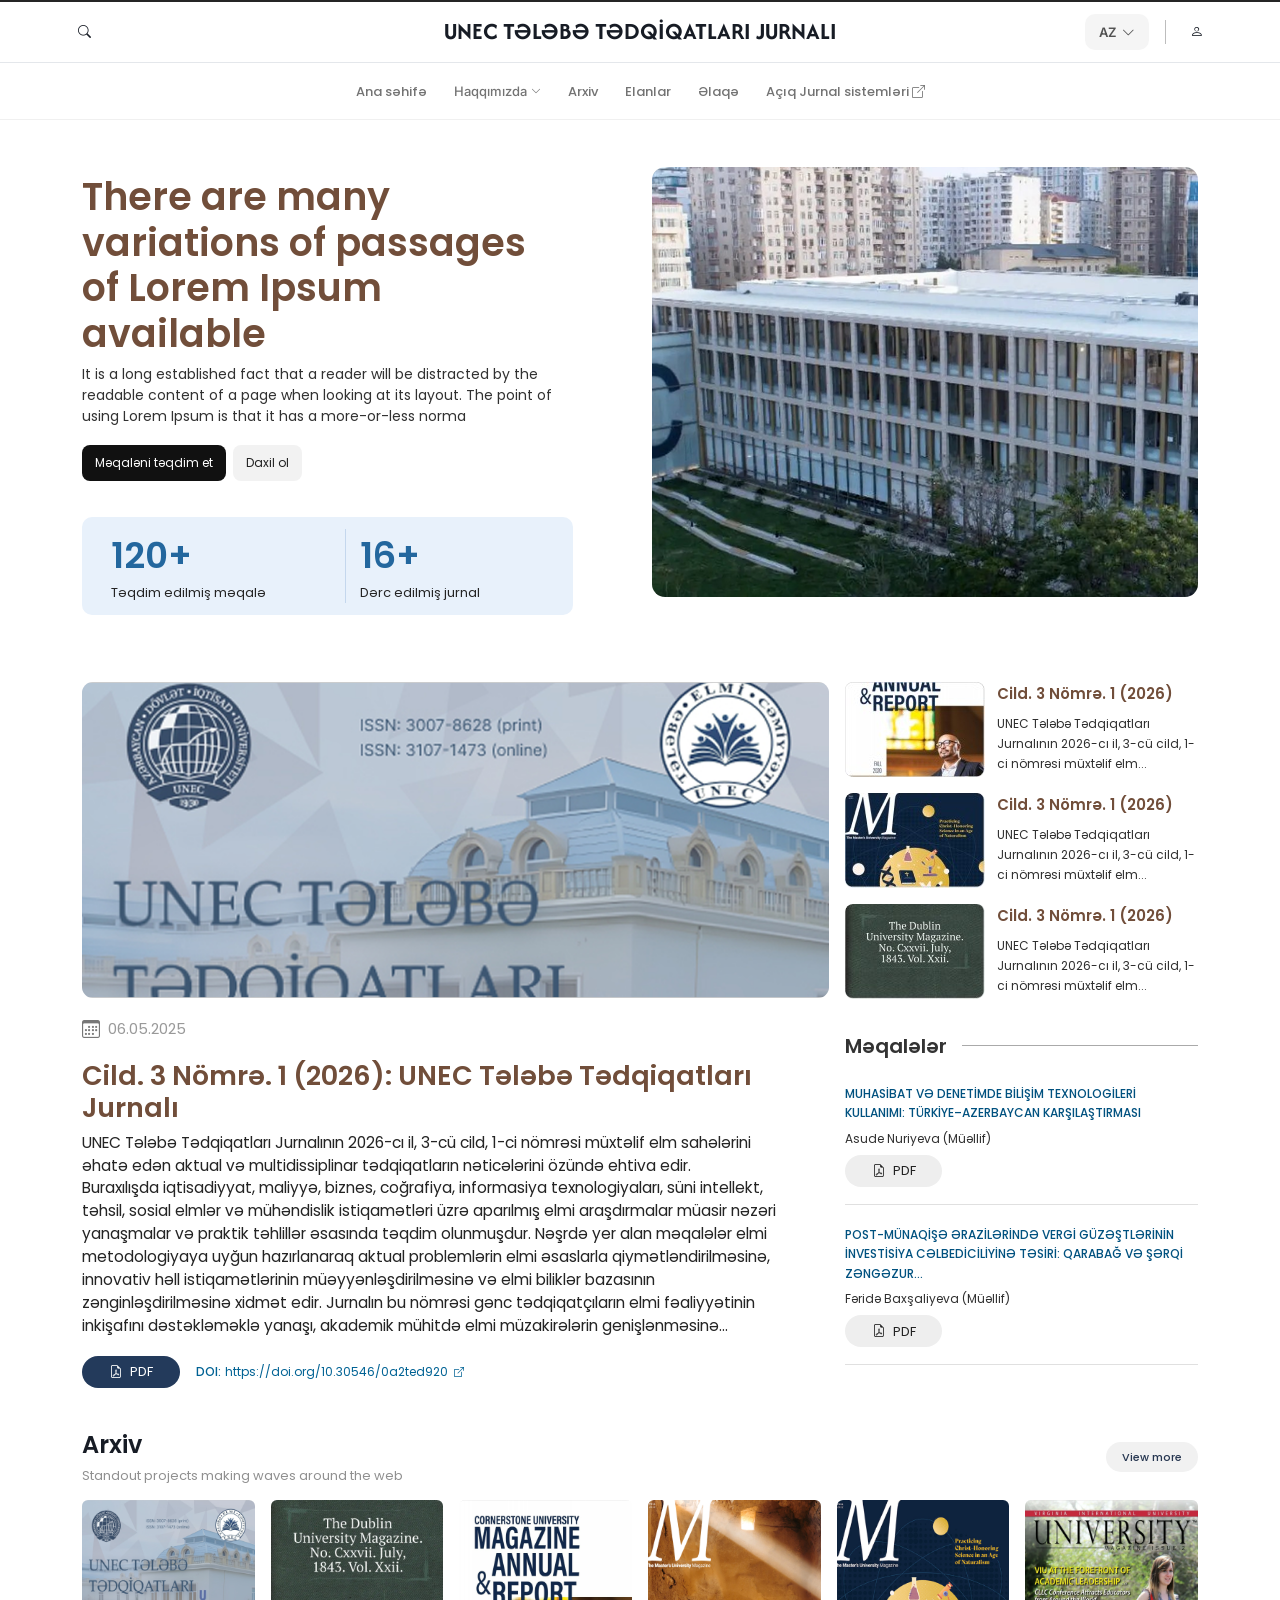
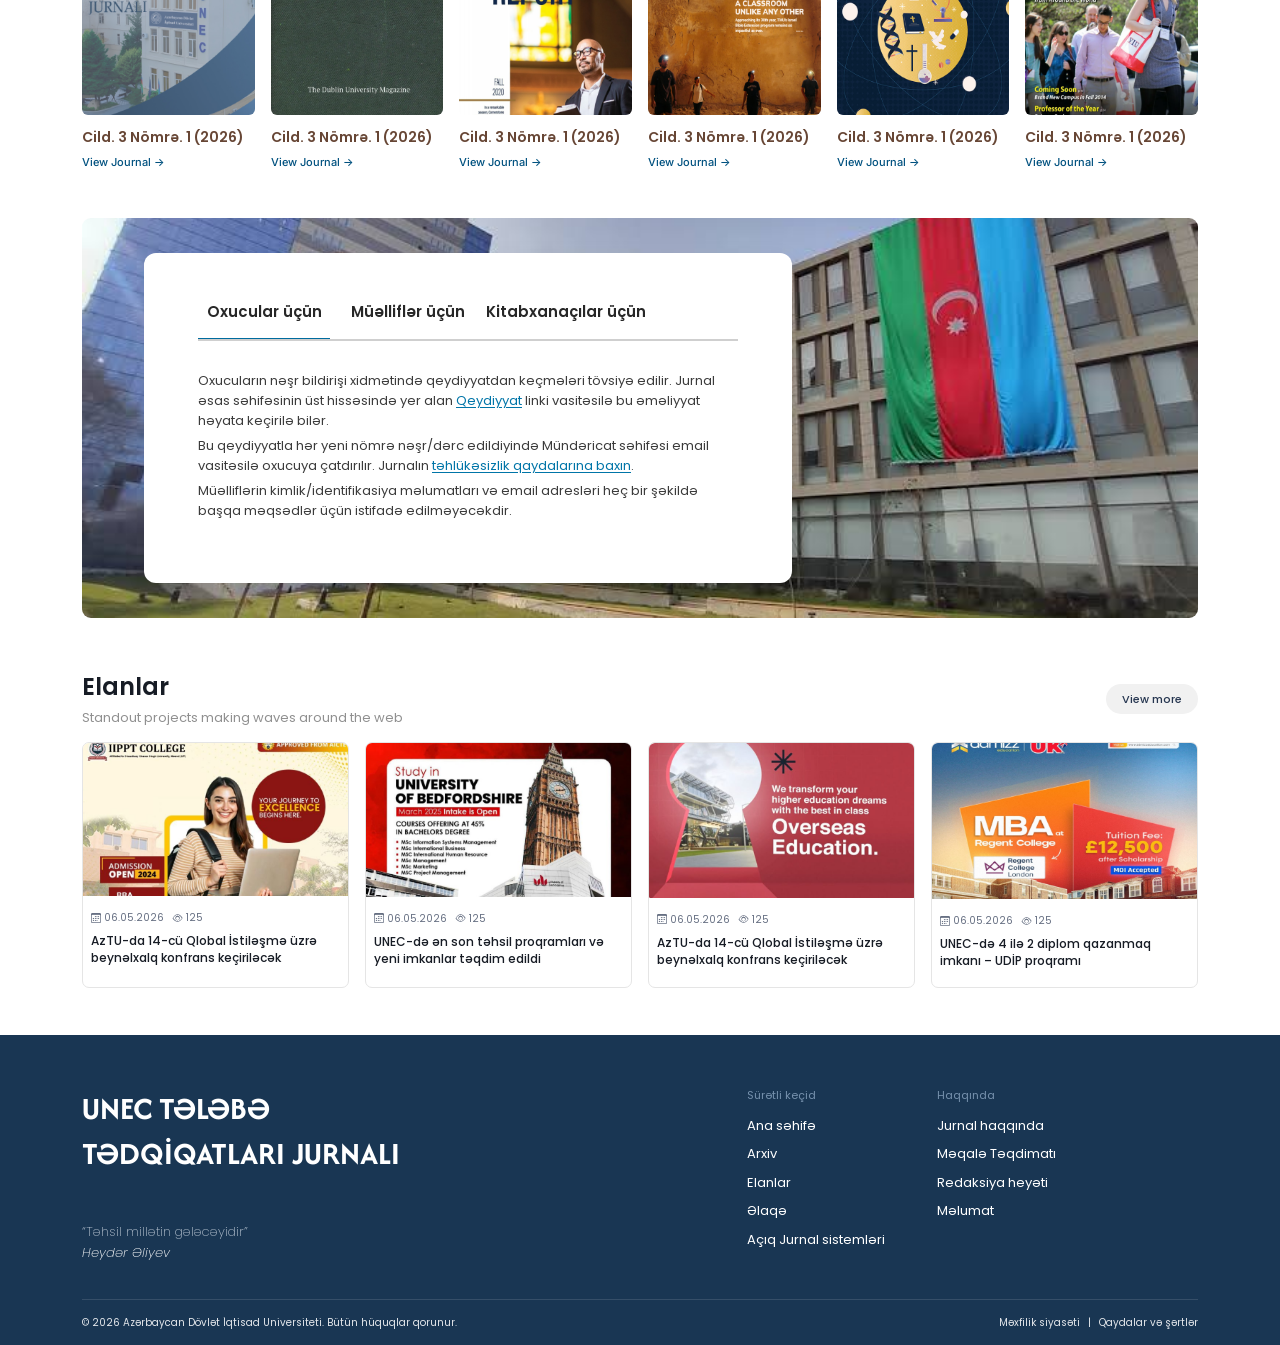
==== commit b5ce896c: "update" ====
--- a/index.html
+++ b/index.html
@@ -18,9 +18,9 @@
           <button class="icon-btn mobile-menu-btn" id="mobileMenuBtn" aria-label="Menyu">
             <i class="bi bi-list"></i>
           </button>
-          <button class="icon-btn search-btn" aria-label="Axtarış">
+          <a href="search.html" class="icon-btn search-btn" aria-label="Axtarış">
             <i class="bi bi-search"></i>
-          </button>
+          </a>
         </div>
 
         <div class="header-center">
@@ -48,7 +48,7 @@
                   </svg>
                   <span>Azerbaijan</span>
                 </div>
-                <i class="bi bi-check-lg"></i>
+
               </div>
               <div class="dropdown-item">
                 <div class="dropdown-item-left">
@@ -91,7 +91,7 @@
         <i class="bi bi-x"></i>
       </button>
       <div class="container">
-        <a class="nav-link-custom" href="#home">Ana səhifə</a>
+        <a class="nav-link-custom" href="/index.html">Ana səhifə</a>
 
         <div class="dropdown" id="aboutDropdown">
           <button class="nav-link-custom dropdown-btn about-btn" onclick="toggleAboutDropdown()" type="button">
@@ -101,32 +101,32 @@
 
           <div class="dropdown-menu about-menu">
             <div class="about-dropdown-item">
-              <a href="#journal">
+              <a href="/journalSubmission.html">
                 Jurnal haqqında
               </a>
             </div>
             <div class="about-dropdown-item">
-              <a href="#presentation">
+              <a href="/articleSubmission.html">
                 Məqalə Təqdimatı
               </a>
             </div>
             <div class="about-dropdown-item">
-              <a href="#editorial">
+              <a href="/editorialBoard.html">
                 Redaksiya heyəti
               </a>
             </div>
             <div class="about-dropdown-item">
-              <a href="#information">
+              <a href="/information.html">
                 Məlumat
               </a>
             </div>
           </div>
         </div>
 
-        <a class="nav-link-custom" href="#archive">Arxiv</a>
-        <a class="nav-link-custom" href="#announcements">Elanlar</a>
-        <a class="nav-link-custom" href="#contact">Əlaqə</a>
-        <a class="nav-link-custom" href="#systems">Açıq Jurnal sistemləri <i class="bi bi-box-arrow-up-right"></i></a>
+        <a class="nav-link-custom" href="/archive.html">Arxiv</a>
+        <a class="nav-link-custom" href="/announcement.html">Elanlar</a>
+        <a class="nav-link-custom" href="/contact.html">Əlaqə</a>
+        <a class="nav-link-custom" href="#">Açıq Jurnal sistemləri <i class="bi bi-box-arrow-up-right"></i></a>
       </div>
     </nav>
   </header>
@@ -142,8 +142,8 @@
                 content of a page when looking at its layout. The point of using Lorem Ipsum is that it has a
                 more-or-less norma</p>
               <div class="hero-actions">
-                <a href="#featured" class="btn-dark-custom">Məqaləni təqdim et</a>
-                <a href="#archive" class="btn-light-custom">Daxil ol</a>
+                <a href="/login.html" class="btn-dark-custom">Məqaləni təqdim et</a>
+                <a href="/login.html" class="btn-light-custom">Daxil ol</a>
               </div>
               <div class="stats d-flex">
                 <div class="stat-item flex-fill">
@@ -157,7 +157,7 @@
               </div>
             </div>
           </div>
-          <div class="col-md-6"><img class="hero-image" src="assets/images/hero/unec-building.jpg" alt="UNEC binası">
+          <div class="col-md-6"><img class="hero-image" src="assets/images/hero/unec-building.png" alt="UNEC binası">
           </div>
         </div>
       </div>
@@ -174,74 +174,73 @@
 
           <!-- HERO -->
           <div class="unec-journal-hero">
-            <img src="assets/images/journals/main-journal.jpg" alt="UNEC Tələbə Tədqiqatları">
+            <img src="assets/images/journals/image.png" alt="UNEC Tələbə Tədqiqatları">
           </div>
 
 
           <!-- JOURNAL ISSUES -->
           <div class="unec-journal-issues">
 
-            <!-- ISSUE 1 -->
-            <article class="unec-journal-issue">
-
-              <img class="unec-journal-issue__image" src="assets/images/journals/thumb1.jpg" alt="Jurnal buraxılışı">
-
-              <div>
-
-                <h2 class="unec-journal-issue__title">
-                  Cild. 3 Nömrə. 1 (2026)
-                </h2>
-
-                <p class="unec-journal-issue__text">
-                  UNEC Tələbə Tədqiqatları Jurnalının 2026-cı il,
-                  3-cü cild, 1-ci nömrəsi müxtəlif elm...
-                </p>
-
-              </div>
-
-            </article>
-
-
-            <!-- ISSUE 2 -->
-            <article class="unec-journal-issue">
-
-              <img class="unec-journal-issue__image" src="assets/images/journals/thumb2.jpg" alt="Jurnal buraxılışı">
-
-              <div>
-
-                <h2 class="unec-journal-issue__title">
-                  Cild. 3 Nömrə. 1 (2026)
-                </h2>
-
-                <p class="unec-journal-issue__text">
-                  UNEC Tələbə Tədqiqatları Jurnalının 2026-cı il,
-                  3-cü cild, 1-ci nömrəsi müxtəlif elm...
-                </p>
-
-              </div>
-
-            </article>
-
-
-            <!-- ISSUE 3 -->
-            <article class="unec-journal-issue">
-
-              <img class="unec-journal-issue__image" src="assets/images/journals/thumb3.jpg" alt="Jurnal buraxılışı">
-
-              <div>
-
-                <h2 class="unec-journal-issue__title">
-                  Cild. 3 Nömrə. 1 (2026)
-                </h2>
-
-                <p class="unec-journal-issue__text">
-                  UNEC Tələbə Tədqiqatları Jurnalının 2026-cı il,
-                  3-cü cild, 1-ci nömrəsi müxtəlif elm...
-                </p>
-
-              </div>
-
-            </article>
+            <a class="unec-journal-issue-link" href="archive-detail.html">
+              <article class="unec-journal-issue">
+
+                <img class="unec-journal-issue__image" src="assets/images/journals/thumb1.jpg" alt="Jurnal buraxılışı">
+
+                <div>
+
+                  <h2 class="unec-journal-issue__title">
+                    Cild. 3 Nömrə. 1 (2026)
+                  </h2>
+
+                  <p class="unec-journal-issue__text">
+                    UNEC Tələbə Tədqiqatları Jurnalının 2026-cı il,
+                    3-cü cild, 1-ci nömrəsi müxtəlif elm...
+                  </p>
+
+                </div>
+
+              </article>
+            </a>
+            <a class="unec-journal-issue-link" href="archive-detail.html">
+              <article class="unec-journal-issue">
+
+                <img class="unec-journal-issue__image" src="assets/images/journals/thumb2.jpg" alt="Jurnal buraxılışı">
+
+                <div>
+
+                  <h2 class="unec-journal-issue__title">
+                    Cild. 3 Nömrə. 1 (2026)
+                  </h2>
+
+                  <p class="unec-journal-issue__text">
+                    UNEC Tələbə Tədqiqatları Jurnalının 2026-cı il,
+                    3-cü cild, 1-ci nömrəsi müxtəlif elm...
+                  </p>
+
+                </div>
+
+              </article>
+            </a>
+            <a class="unec-journal-issue-link" href="archive-detail.html">
+              <article class="unec-journal-issue">
+
+                <img class="unec-journal-issue__image" src="assets/images/journals/thumb3.jpg" alt="Jurnal buraxılışı">
+
+                <div>
+
+                  <h2 class="unec-journal-issue__title">
+                    Cild. 3 Nömrə. 1 (2026)
+                  </h2>
+
+                  <p class="unec-journal-issue__text">
+                    UNEC Tələbə Tədqiqatları Jurnalının 2026-cı il,
+                    3-cü cild, 1-ci nömrəsi müxtəlif elm...
+                  </p>
+
+                </div>
+
+              </article>
+            </a>
 
           </div>
 
@@ -308,14 +307,14 @@
             <!-- ACTIONS -->
             <div class="unec-journal-actions">
 
-              <a href="#" class="unec-journal-pdf">
+              <a href="https://doi.org/10.30546/0a2ted920" class="unec-journal-pdf" target="_blank">
                 <i class="bi bi-file-earmark-pdf"></i>
                 PDF
               </a>
 
               <div class="doi-link">
                 <span>DOI:</span>
-                <a href="#" target="_blank">
+                <a href="https://doi.org/10.30546/0a2ted920" target="_blank">
                   https://doi.org/10.30546/0a2ted920
                 </a>
                 <i class="bi bi-box-arrow-up-right"></i>
@@ -341,7 +340,7 @@
             <!-- ARTICLE 1 -->
             <article class="unec-journal-article">
 
-              <a href="#" class="unec-journal-article__title">
+              <a href="/articles.html" class="unec-journal-article__title">
                 MUHASİBAT VƏ DENETİMDE BİLİŞİM TEXNOLOGİLERİ
                 KULLANIMI: TÜRKİYE–AZERBAYCAN KARŞILAŞTIRMASI
               </a>
@@ -352,7 +351,7 @@
               </div>
 
 
-              <a href="#" class="unec-journal-pdf">
+              <a href="/articles.html" class="unec-journal-pdf">
                 <i class="bi bi-file-earmark-pdf"></i>
                 PDF
               </a>
@@ -363,7 +362,7 @@
             <!-- ARTICLE 2 -->
             <article class="unec-journal-article">
 
-              <a href="#" class="unec-journal-article__title">
+              <a href="/articles.html" class="unec-journal-article__title">
                 POST-MÜNAQİŞƏ ƏRAZİLƏRİNDƏ VERGİ
                 GÜZƏŞTLƏRİNİN İNVESTİSİYA CƏLBEDİCİLİYİNƏ
                 TƏSİRİ: QARABAĞ VƏ ŞƏRQİ ZƏNGƏZUR...
@@ -375,7 +374,7 @@
               </div>
 
 
-              <a href="#" class="unec-journal-pdf">
+              <a href="/articles.html" class="unec-journal-pdf">
                 <i class="bi bi-file-earmark-pdf"></i>
                 PDF
               </a>
@@ -395,54 +394,62 @@
           <div>
             <h2 class="section-title">Arxiv</h2>
             <div class="section-subtitle">Standout projects making waves around the web</div>
-          </div><button class="view-more" data-view-archive>View more</button>
+          </div><a class="view-more" href="archive.html">View more</a>
         </div>
         <div class="row row-cols-2 row-cols-md-3 row-cols-lg-6 g-3">
           <div class="col">
             <article><img class="archive-card-img" src="assets/images/archive/archive-1.png" alt="">
-              <div class="archive-card-title">Cild. 3 Nömrə. 1 (2026)</div><a class="archive-card-link" href="#">View
+              <div class="archive-card-title">Cild. 3 Nömrə. 1 (2026)</div><a class="archive-card-link"
+                href="/archive-detail.html">View
                 Journal →</a>
             </article>
           </div>
           <div class="col">
             <article><img class="archive-card-img" src="assets/images/archive/archive-2.png" alt="">
-              <div class="archive-card-title">Cild. 3 Nömrə. 1 (2026)</div><a class="archive-card-link" href="#">View
+              <div class="archive-card-title">Cild. 3 Nömrə. 1 (2026)</div><a class="archive-card-link"
+                href="/archive-detail.html">View
                 Journal →</a>
             </article>
           </div>
           <div class="col">
             <article><img class="archive-card-img" src="assets/images/archive/archive-3.png" alt="">
-              <div class="archive-card-title">Cild. 3 Nömrə. 1 (2026)</div><a class="archive-card-link" href="#">View
+              <div class="archive-card-title">Cild. 3 Nömrə. 1 (2026)</div><a class="archive-card-link"
+                href="/archive-detail.html">View
                 Journal →</a>
             </article>
           </div>
           <div class="col">
             <article><img class="archive-card-img" src="assets/images/archive/archive-4.png" alt="">
-              <div class="archive-card-title">Cild. 3 Nömrə. 1 (2026)</div><a class="archive-card-link" href="#">View
+              <div class="archive-card-title">Cild. 3 Nömrə. 1 (2026)</div><a class="archive-card-link"
+                href="/archive-detail.html">View
                 Journal →</a>
             </article>
           </div>
           <div class="col">
             <article><img class="archive-card-img" src="assets/images/archive/archive-5.png" alt="">
-              <div class="archive-card-title">Cild. 3 Nömrə. 1 (2026)</div><a class="archive-card-link" href="#">View
+              <div class="archive-card-title">Cild. 3 Nömrə. 1 (2026)</div><a class="archive-card-link"
+                href="/archive-detail.html">View
                 Journal →</a>
             </article>
           </div>
           <div class="col">
             <article><img class="archive-card-img" src="assets/images/archive/archive-6.png" alt="">
-              <div class="archive-card-title">Cild. 3 Nömrə. 1 (2026)</div><a class="archive-card-link" href="#">View
+              <div class="archive-card-title">Cild. 3 Nömrə. 1 (2026)</div><a class="archive-card-link"
+                href="/archive-detail.html">View
                 Journal →</a>
             </article>
           </div>
           <div class="col archive-extra d-none">
             <article><img class="archive-card-img" src="assets/images/archive/archive-4.png" alt="">
-              <div class="archive-card-title">Cild. 2 Nömrə. 2 (2025)</div><a class="archive-card-link" href="#">View
+              <div class="archive-card-title">Cild. 2 Nömrə. 2 (2025)</div><a class="archive-card-link"
+                href="/archive-detail.html">View
                 Journal →</a>
             </article>
           </div>
           <div class="col archive-extra d-none">
             <article><img class="archive-card-img" src="assets/images/archive/archive-5.png" alt="">
-              <div class="archive-card-title">Cild. 2 Nömrə. 1 (2025)</div><a class="archive-card-link" href="#">View
+              <div class="archive-card-title">Cild. 2 Nömrə. 1 (2025)</div><a class="archive-card-link"
+                href="/archive-detail.html">View
                 Journal →</a>
             </article>
           </div>
@@ -591,55 +598,66 @@
           <div>
             <h2 class="section-title">Elanlar</h2>
             <div class="section-subtitle">Standout projects making waves around the web</div>
-          </div><button class="view-more">View more</button>
+          </div>
+          <a class="view-more" href="announcements.html">View more</a>
         </div>
         <div class="row row-cols-1 row-cols-sm-2 row-cols-lg-4 g-3">
           <div class="col">
-            <article class="announcement-card"><img class="announcement-img"
-                src="assets/images/announcements/announcement-1.png" alt="">
-              <div class="announcement-body">
-                <div class="announcement-meta"><i class="bi bi-calendar3"></i> 06.05.2026 &nbsp; <i
-                    class="bi bi-eye"></i> 125</div>
-                <h3 class="announcement-title">AzTU-da 14-cü Qlobal İstiləşmə üzrə beynəlxalq konfrans keçiriləcək</h3>
-              </div>
-            </article>
-          </div>
-          <div class="col">
-            <article class="announcement-card"><img class="announcement-img"
-                src="assets/images/announcements/announcement-2.png" alt="">
-              <div class="announcement-body">
-                <div class="announcement-meta"><i class="bi bi-calendar3"></i> 06.05.2026 &nbsp; <i
-                    class="bi bi-eye"></i> 125</div>
-                <h3 class="announcement-title">UNEC-də ən son təhsil proqramları və yeni imkanlar təqdim edildi</h3>
-              </div>
-            </article>
-          </div>
-          <div class="col">
-            <article class="announcement-card"><img class="announcement-img"
-                src="assets/images/announcements/announcement-3.png" alt="">
-              <div class="announcement-body">
-                <div class="announcement-meta"><i class="bi bi-calendar3"></i> 06.05.2026 &nbsp; <i
-                    class="bi bi-eye"></i> 125</div>
-                <h3 class="announcement-title">AzTU-da 14-cü Qlobal İstiləşmə üzrə beynəlxalq konfrans keçiriləcək</h3>
-              </div>
-            </article>
-          </div>
-          <div class="col">
-            <article class="announcement-card"><img class="announcement-img"
-                src="assets/images/announcements/announcement-4.png" alt="">
-              <div class="announcement-body">
-                <div class="announcement-meta"><i class="bi bi-calendar3"></i> 06.05.2026 &nbsp; <i
-                    class="bi bi-eye"></i> 125</div>
-                <h3 class="announcement-title">UNEC-də 4 ilə 2 diplom qazanmaq imkanı – UDİP proqramı</h3>
-              </div>
-            </article>
+            <a class="announcement-card-link" href="announcement-detail.html">
+              <article class="announcement-card"><img class="announcement-img"
+                  src="assets/images/announcements/announcement-1.png" alt="">
+                <div class="announcement-body">
+                  <div class="announcement-meta"><i class="bi bi-calendar3"></i> 06.05.2026 &nbsp; <i
+                      class="bi bi-eye"></i> 125</div>
+                  <h3 class="announcement-title">AzTU-da 14-cü Qlobal İstiləşmə üzrə beynəlxalq konfrans keçiriləcək
+                  </h3>
+                </div>
+              </article>
+            </a>
+          </div>
+          <div class="col">
+            <a class="announcement-card-link" href="announcement-detail.html">
+              <article class="announcement-card"><img class="announcement-img"
+                  src="assets/images/announcements/announcement-2.png" alt="">
+                <div class="announcement-body">
+                  <div class="announcement-meta"><i class="bi bi-calendar3"></i> 06.05.2026 &nbsp; <i
+                      class="bi bi-eye"></i> 125</div>
+                  <h3 class="announcement-title">UNEC-də ən son təhsil proqramları və yeni imkanlar təqdim edildi</h3>
+                </div>
+              </article>
+            </a>
+          </div>
+          <div class="col">
+            <a class="announcement-card-link" href="announcement-detail.html">
+              <article class="announcement-card"><img class="announcement-img"
+                  src="assets/images/announcements/announcement-3.png" alt="">
+                <div class="announcement-body">
+                  <div class="announcement-meta"><i class="bi bi-calendar3"></i> 06.05.2026 &nbsp; <i
+                      class="bi bi-eye"></i> 125</div>
+                  <h3 class="announcement-title">AzTU-da 14-cü Qlobal İstiləşmə üzrə beynəlxalq konfrans keçiriləcək
+                  </h3>
+                </div>
+              </article>
+            </a>
+          </div>
+          <div class="col">
+            <a class="announcement-card-link" href="announcement-detail.html">
+              <article class="announcement-card"><img class="announcement-img"
+                  src="assets/images/announcements/announcement-4.png" alt="">
+                <div class="announcement-body">
+                  <div class="announcement-meta"><i class="bi bi-calendar3"></i> 06.05.2026 &nbsp; <i
+                      class="bi bi-eye"></i> 125</div>
+                  <h3 class="announcement-title">UNEC-də 4 ilə 2 diplom qazanmaq imkanı – UDİP proqramı</h3>
+                </div>
+              </article>
+            </a>
           </div>
         </div>
       </div>
     </section>
   </main>
 
-  <footer class="footer" id="contact">
+  <footer class="footer">
     <div class="container">
       <div class="row">
         <div class="col-lg-7">
@@ -647,15 +665,16 @@
           <div class="footer-quote">“Təhsil millətin gələcəyidir”<br><i>Heydər Əliyev</i></div>
         </div>
         <div class="col-6 col-lg-2">
-          <div class="footer-heading">Sürətli keçid</div><a class="footer-link" href="#home">Ana səhifə</a><a
-            class="footer-link" href="#archive">Arxiv</a><a class="footer-link" href="#announcements">Elanlar</a><a
-            class="footer-link" href="#contact">Əlaqə</a><a class="footer-link" href="#systems">Açıq Jurnal
+          <div class="footer-heading">Sürətli keçid</div><a class="footer-link" href="index.html">Ana səhifə</a><a
+            class="footer-link" href="archive.html">Arxiv</a><a class="footer-link"
+            href="announcements.html">Elanlar</a><a class="footer-link" href="contact.html">Əlaqə</a><a
+            class="footer-link" href="systems.html">Açıq Jurnal
             sistemləri</a>
         </div>
         <div class="col-6 col-lg-3">
-          <div class="footer-heading">Haqqında</div><a class="footer-link" href="#about">Jurnal haqqında</a><a
-            class="footer-link" href="#">Məqalə Təqdimatı</a><a class="footer-link" href="#">Redaksiya heyəti</a><a
-            class="footer-link" href="#">Məlumat</a>
+          <div class="footer-heading">Haqqında</div><a class="footer-link" href="journalSubmission.html">Jurnal
+            haqqında</a><a class="footer-link" href="articleSubmission.html">Məqalə Təqdimatı</a><a class="footer-link"
+            href="editorialBoard.html">Redaksiya heyəti</a><a class="footer-link" href="information.html">Məlumat</a>
         </div>
       </div>
       <div class="footer-bottom d-flex flex-column flex-md-row justify-content-between gap-2">
--- a/assets/css/style.css
+++ b/assets/css/style.css
@@ -299,10 +299,11 @@
   background-color: var(--bg-gray);
 }
 
-.dropdown-item.active {
+.dropdown-item.active, .dropdown-item:active {
   background-color: var(--active-blue);
   color: var(--active-text);
 }
+
 
 .flag-icon {
   width: 20px;
@@ -394,7 +395,7 @@
   #aboutDropdown .about-menu {
     position: static;
     box-shadow: none;
-    background: #f5f5f5;
+    background: #fefefe;
     margin-top: 0;
     padding: 8px 0;
   }
@@ -494,7 +495,7 @@
     z-index: 999;
     display: flex;
     flex-direction: column;
-    padding-top: 60px;
+    padding-top: 40px;
     border-bottom: none;
     opacity: 0;
     visibility: hidden;
@@ -562,6 +563,9 @@
   border: 0;
   font-size: 12px;
   padding: 9px 13px;
+  display: inline-block;
+  text-decoration: none;
+  transition: transform 0.2s ease, background-color 0.2s ease, box-shadow 0.2s ease;
 }
 
 .btn-dark-custom {
@@ -569,13 +573,30 @@
   color: #fff;
 }
 
+.btn-dark-custom:hover,
+.btn-dark-custom:focus-visible {
+  background: #2f2f2f;
+  color: #fff;
+  transform: translateY(-2px);
+  box-shadow: 0 6px 14px rgba(17, 17, 17, 0.2);
+}
+
 .btn-light-custom {
   background: #f2f2f2;
   color: #222;
 }
 
+.btn-light-custom:hover,
+.btn-light-custom:focus-visible {
+  background: #dedede;
+  color: #111;
+  transform: translateY(-2px);
+  box-shadow: 0 6px 14px rgba(17, 17, 17, 0.1);
+}
+
 .hero-image {
   width: 100%;
+  height: 430px;
   aspect-ratio: 1.16 / 1;
   object-fit: cover;
   border-radius: 13px;
@@ -777,13 +798,20 @@
 }
 
 .view-more {
+  display: inline-block;
   border: 0;
   background: #F1F1F1;
   border-radius: 20px;
   padding: 7px 16px;
   font-size: 11px;
-  color: #171C25;
+  color: #263650;
   font-weight: 500;
+  text-decoration: none;
+}
+
+.view-more:hover {
+  background: #263650;
+  color: #fff;
 }
 
 .archive-card-img {
@@ -805,6 +833,16 @@
   font-weight: 500;
   font-size: 11px;
   color: #00517F;
+  text-decoration: none;
+  transition: color 0.2s ease, text-decoration-color 0.2s ease;
+}
+
+.archive-card-link:hover,
+.archive-card-link:focus-visible {
+  color: #003c60;
+  text-decoration: underline;
+  text-decoration-color: #003c60;
+  outline: none;
 }
 
 .announcement-card {
@@ -813,6 +851,24 @@
   overflow: hidden;
   height: 100%;
   background: #fff;
+  transition: transform 0.2s ease, box-shadow 0.2s ease;
+}
+
+.announcement-card-link {
+  display: block;
+  height: 100%;
+  color: inherit;
+  text-decoration: none;
+}
+
+.announcement-card-link:hover .announcement-card {
+  transform: translateY(-4px);
+  box-shadow: 0 8px 18px rgba(18, 26, 36, 0.14);
+}
+
+.announcement-card-link:focus-visible {
+  outline: 2px solid #00517f;
+  outline-offset: 4px;
 }
 
 .announcement-img {
@@ -860,7 +916,7 @@
    ======================================== */
 
 .journal-info-card {
-  width: 51%;
+  width: 67%;
   min-height: 330px;
   background: #ffffff;
   border-radius: 12px;
@@ -870,28 +926,43 @@
 
 .journal-tabs {
   display: flex;
+  flex-wrap: nowrap;
   gap: 12px;
   border-bottom: 2px solid #cfcfcf;
   margin: 0;
   padding: 0;
+  overflow-x: auto;
+  overflow-y: hidden;
+}
+
+.journal-tabs .nav-item {
+  flex: 0 0 132px;
+  width: 132px;
+  min-width: 132px;
 }
 
 .journal-tabs .nav-link {
   position: relative;
+  display: block;
+  width: 100%;
+  height: 38px;
+  box-sizing: border-box;
+  min-width: 0;
   border: 0 !important;
   border-radius: 0 !important;
   background: transparent !important;
   color: #272727;
   font-size: 15px;
-  font-weight: 500;
+  font-weight: 600;
   padding: 0 0 17px 0;
   margin: 0;
+  text-align: center;
+  white-space: nowrap;
   transition: color 0.2s ease;
 }
 
 .journal-tabs .nav-link.active {
   color: #272727;
-  font-weight: 600;
 }
 
 .journal-tabs .nav-link.active::after {
@@ -1112,7 +1183,7 @@
 
 .unec-journal-hero {
   width: 100%;
-  height: 318px;
+  height: 316px;
   overflow: hidden;
   border-radius: 11px;
   background: #e9eef2;
@@ -1141,6 +1212,32 @@
   display: flex;
   flex-direction: column;
   gap: 16px;
+}
+
+.unec-journal-issue-link {
+  display: block;
+  color: inherit;
+  text-decoration: none;
+  border-radius: 10px;
+  transition: transform 0.2s ease, box-shadow 0.2s ease, background-color 0.2s ease;
+}
+
+.unec-journal-issue-link:hover,
+.unec-journal-issue-link:focus-visible {
+  color: inherit;
+  background-color: #f7f7f7;
+  transform: translateY(-2px);
+  box-shadow: 0 5px 14px rgba(0, 0, 0, 0.1);
+  outline: none;
+}
+
+.unec-journal-issue-link:hover .unec-journal-issue__image,
+.unec-journal-issue-link:focus-visible .unec-journal-issue__image {
+  transform: scale(1.03);
+}
+
+.unec-journal-issue__image {
+  transition: transform 0.2s ease;
 }
 
 .unec-journal-issue {
@@ -1170,6 +1267,7 @@
   font-size: 12px;
   line-height: 20px;
   color: #2F2F2F;
+  margin-bottom: 0;
 }
 
 @media (max-width: 991.98px) {
@@ -1259,7 +1357,7 @@
   gap: 8px;
   color: #999;
   font-size: 15px;
-  margin-bottom: 17px;
+  margin: 17px 0;
 }
 
 .unec-journal-date i {
@@ -1343,16 +1441,29 @@
   color: #fff;
   font-size: 13px;
   text-decoration: none;
-}
-
-.unec-journal-pdf:hover {
+  transition: background-color 0.2s ease, color 0.2s ease, transform 0.2s ease, box-shadow 0.2s ease;
+}
+
+.unec-journal-pdf:hover,
+.unec-journal-pdf:focus-visible {
   color: #fff;
+  background: #182a43;
+  transform: translateY(-2px);
+  box-shadow: 0 5px 12px rgba(35, 58, 91, 0.2);
+  outline: none;
 }
 
 .unec-journal-article .unec-journal-pdf {
   background: #eeeeee;
   color: #222;
   min-width: 97px;
+}
+
+.unec-journal-article .unec-journal-pdf:hover,
+.unec-journal-article .unec-journal-pdf:focus-visible {
+  background: #d9d9d9;
+  color: #111;
+  box-shadow: 0 5px 12px rgba(0, 0, 0, 0.12);
 }
 
 .doi-link {
@@ -1429,12 +1540,22 @@
   font-size: 12px;
   line-height: 16px;
   color: #00517F;
+  text-decoration: none;
+  transition: color 0.2s ease, text-decoration-color 0.2s ease;
+}
+
+.unec-journal-article__title:hover,
+.unec-journal-article__title:focus-visible {
+  color: #003c60;
+  text-decoration: underline;
+  text-decoration-color: #003c60;
+  outline: none;
 }
 
 .unec-journal-article__author {
-      color: #2F2F2F;
-    font-size: 12px;
-    margin: 7px 0;
+  color: #2F2F2F;
+  font-size: 12px;
+  margin: 7px 0;
 }
 
 /* =========================
@@ -1477,21 +1598,2105 @@
    HEADING
 ========================= */
 
-.archive-heading {
+.archive-heading, .search-heading {
   margin-bottom: 18px;
 }
 
-.archive-heading h1 {
+.archive-heading h1, .search-heading h1 {
   margin: 0 0 4px;
-  font-size: 21px;
+  font-size: 30px;
   font-weight: 700;
   line-height: 1.2;
 }
 
-.archive-heading p {
+.archive-heading p, .search-heading p {
   margin: 0;
   color: #7c8495;
   font-size: 11px;
+}
+
+.search-section {
+  position: relative;
+  background: #F5F5F5;
+  border-radius: 20px;
+  padding: 18px 14px 20px;
+  margin-bottom: 24px;
+}
+
+.search-filter-form {
+  display: grid;
+  grid-template-columns: 1.4fr 1fr 1fr 0.8fr;
+  gap: 14px;
+  align-items: center;
+}
+
+.search-field {
+  display: flex;
+  align-items: center;
+  gap: 12px;
+  background: #fff;
+  border: 1px solid #E5E5E5;
+  border-radius: 15px;
+  padding: 11px 16px;
+  color: #56606d;
+}
+
+.search-field input {
+  border: 0;
+  background: transparent;
+  outline: none;
+  width: 100%;
+  font-size: 15px;
+  color: #98A2B3;
+}
+
+.search-field input::placeholder {
+  color: #7b7b7b;
+}
+
+.search-field-text .clear-btn, .field-icon {
+  border: 0;
+  background: transparent;
+  color: #3c4a57;
+  font-size: 18px;
+  width: 26px;
+  height: 26px;
+  line-height: 1;
+  display: inline-flex;
+  align-items: center;
+  justify-content: center;
+  cursor: pointer;
+}
+
+.search-field-date {
+  justify-content: space-between;
+  cursor: pointer;
+  user-select: none;
+}
+
+.search-field-date span {
+  font-size: 15px;
+  color: #A3A3A3;
+}
+
+.date-picker-wrapper {
+  position: relative;
+  min-width: 0;
+}
+
+.field-icon i {
+  font-size: 22px;
+  color: #4b5865;
+}
+
+.search-submit-btn {
+  display: inline-flex;
+  align-items: center;
+  justify-content: center;
+  padding: 6px 22px;
+  gap: 10px;
+  font-size: 16px;
+  border-radius: 16px;
+  border-width: 1px;
+  background: #2766A2;
+  color: #fff;
+}
+
+.search-submit-btn i {
+  font-size: 22px;
+}
+
+.date-picker-popover {
+  position: absolute;
+  left: 0;
+  right: auto;
+  top: calc(100% + 10px);
+  width: 320px;
+  background: #f8f8f8;
+  border: 1px solid #d7dfe8;
+  border-radius: 16px;
+  box-shadow: 0 18px 30px rgba(18, 26, 36, 0.12);
+  padding: 18px 16px 14px;
+  display: none;
+  z-index: 30;
+}
+
+.date-picker-popover.open {
+  display: block;
+}
+
+.date-picker-header {
+  display: flex;
+  align-items: center;
+  justify-content: space-between;
+  margin-bottom: 12px;
+}
+
+.date-nav {
+  width: 30px;
+  height: 30px;
+  border: 0;
+  background: transparent;
+  color: #384652;
+  display: inline-flex;
+  align-items: center;
+  justify-content: center;
+  cursor: pointer;
+}
+
+.date-picker-selectors {
+  display: flex;
+  align-items: center;
+  gap: 4px;
+}
+
+.date-range-preview {
+  display: flex;
+  justify-content: center;
+  align-items: center;
+  gap: 8px;
+  background: #f1f1f1;
+  border: 1px solid #dfe2e6;
+  border-radius: 10px;
+  padding: 10px 12px;
+  margin-bottom: 12px;
+  font-size: 12px;
+  color: #2e3946;
+}
+
+.range-divider {
+  color: #77818d;
+}
+
+.date-picker-grid {
+  display: grid;
+  grid-template-columns: repeat(7, minmax(0, 1fr));
+  gap: 6px;
+  margin-bottom: 12px;
+}
+
+.date-picker-day {
+  display: inline-flex;
+  align-items: center;
+  justify-content: center;
+  height: 32px;
+  border-radius: 50%;
+  font-size: 12px;
+  color: #2a3742;
+  background: transparent;
+  border: 0;
+  cursor: pointer;
+}
+
+.date-picker-day.muted {
+  color: #bac1c9;
+}
+
+.date-picker-day.selected {
+  background: #1f5d96;
+  color: #fff;
+  font-weight: 600;
+}
+
+.date-picker-day.in-range {
+  background: rgba(31, 93, 150, 0.12);
+  color: #1d2a36;
+}
+
+.date-picker-actions {
+  display: flex;
+  justify-content: flex-end;
+  gap: 10px;
+}
+
+.date-picker-select-wrap {
+  position: relative;
+  display: inline-flex;
+  align-items: center;
+  border: 1px solid transparent;
+  border-radius: 7px;
+  cursor: pointer;
+}
+
+.date-picker-select-wrap:hover,
+.date-picker-select-wrap:focus-within {
+  border-color: #d7dfe8;
+  background: #fff;
+}
+
+.date-picker-select-wrap i {
+  position: absolute;
+  right: 7px;
+  pointer-events: none;
+  color: #1d2a36;
+  font-size: 11px;
+}
+
+.date-picker-year-wrap .date-picker-select {
+  min-width: 74px;
+}
+
+.date-picker-select {
+  border: 0;
+  border-radius: 6px;
+  appearance: none;
+  padding: 5px 24px 5px 8px;
+  background: transparent;
+  color: #1d2a36;
+  font-size: 15px;
+  font-weight: 600;
+  cursor: pointer;
+}
+
+.date-picker-select:focus {
+  outline: none;
+}
+
+.date-action {
+  border: 0;
+  border-radius: 10px;
+  padding: 10px 16px;
+  font-size: 13px;
+}
+
+.date-action.cancel {
+  background: #eff2f4;
+  color: #2d3847;
+}
+
+.date-action.apply {
+  background: linear-gradient(180deg, #1d5f98 0%, #0f4f7a 100%);
+  color: #fff;
+}
+
+/* =========================
+   JOURNAL ABOUT
+========================= */
+.content-section {
+  padding: 4px 0 80px;
+}
+
+.content-container {
+  max-width: 1000px;
+}
+
+.content-heading {
+  margin: 0 0 24px;
+  color: #303030;
+  font-size: 25px;
+  font-weight: 600;
+  line-height: 1.2;
+}
+
+.content-layout {
+  display: grid;
+  grid-template-columns: 220px minmax(0, 1fr);
+  gap: 28px;
+  align-items: start;
+}
+
+.content-nav {
+  display: flex;
+  flex-direction: column;
+  gap: 7px;
+  padding: 10px;
+  border-radius: 8px;
+  background: #f7f7f7;
+}
+
+.content-nav a {
+
+  background: #fff;
+  display: block;
+  padding: 9px 13px;
+  border-radius: 3px;
+  color: #292929;
+  font-size: 11px;
+  line-height: 1.2;
+  text-decoration: none;
+}
+
+.content-nav a:hover,
+.content-nav a.active {
+  background: #273a5a;
+  color: #fff;
+}
+
+.content-body {
+  padding-top: 9px;
+  color: #292929;
+  font-size: 12px;
+  line-height: 1.48;
+  text-align: justify;
+}
+
+.content-body p {
+  margin: 0 0 5px;
+}
+
+.tab-panel[hidden] {
+  display: none;
+}
+
+.tab-panel a {
+  color: #0075a8;
+  text-decoration: underline;
+  text-underline-offset: 2px;
+
+}
+
+@media (max-width: 767.98px) {
+
+  .content-section {
+    padding: 4px 0 48px;
+  }
+
+  .content-heading {
+    margin-bottom: 18px;
+    font-size: 23px;
+  }
+
+  .content-layout {
+    grid-template-columns: 1fr;
+    gap: 20px;
+  }
+
+  .content-nav {
+    display: grid;
+    grid-template-columns: repeat(2, minmax(0, 1fr));
+    gap: 6px;
+    padding: 8px;
+  }
+
+  .content-nav a {
+    padding: 10px 9px;
+    font-size: 11px;
+  }
+
+  .content-body {
+    padding-top: 0;
+    font-size: 13px;
+    line-height: 1.55;
+    text-align: left;
+  }
+
+}
+
+@media (max-width: 400px) {
+
+  .content-nav {
+    grid-template-columns: 1fr;
+  }
+
+}
+
+/* =========================
+   ANNOUNCEMENT DETAIL
+========================= */
+
+.ann-detail-section {
+  padding-bottom: 72px;
+}
+
+.ann-detail-hero {
+  height: 365px;
+  overflow: hidden;
+  background: #e8e8e8;
+}
+
+.ann-detail-hero img {
+  width: 100%;
+  height: 100%;
+  display: block;
+  object-fit: cover;
+  object-position: center;
+}
+
+.ann-detail-card {
+  position: relative;
+  width: min(840px, calc(100% - 32px));
+  margin: -84px auto 0;
+  padding: 28px 56px 46px;
+  background: #fff;
+  z-index: 1;
+}
+
+.ann-back-link {
+  display: inline-flex;
+  align-items: center;
+  gap: 5px;
+  margin-bottom: 17px;
+  color: #005b91;
+  font-size: 12px;
+  text-decoration: none;
+}
+
+.ann-back-link:hover {
+  color: #003e63;
+}
+
+.ann-detail-card h1 {
+  margin: 0;
+  color: #343434;
+  font-size: 24px;
+  font-weight: 700;
+  line-height: 1.4;
+}
+
+.ann-detail-meta {
+  display: flex;
+  align-items: center;
+  gap: 20px;
+  margin: 18px 0;
+  color: #999;
+  font-size: 12px;
+}
+
+.ann-detail-meta span {
+  display: inline-flex;
+  align-items: center;
+  gap: 7px;
+}
+
+.ann-detail-meta i {
+  color: #999;
+  font-size: 14px;
+}
+
+.ann-detail-copy {
+  color: #4b4b4b;
+  font-size: 13px;
+  line-height: 1.5;
+}
+
+.ann-detail-copy p {
+  margin: 0 0 4px;
+}
+
+@media (max-width: 767.98px) {
+  .ann-detail-section {
+    padding-bottom: 42px;
+  }
+
+  .ann-detail-hero {
+    height: 240px;
+  }
+
+  .ann-detail-card {
+    width: calc(100% - 24px);
+    margin-top: -36px;
+    padding: 22px 20px 30px;
+  }
+
+  .ann-detail-card h1 {
+    font-size: 19px;
+    line-height: 1.35;
+  }
+
+  .ann-detail-copy {
+    font-size: 13px;
+  }
+}
+
+@media (max-width: 400px) {
+  .ann-detail-hero {
+    height: 200px;
+  }
+
+  .ann-detail-card {
+    margin-top: -24px;
+    padding: 19px 16px 25px;
+  }
+
+  .ann-detail-card h1 {
+    font-size: 17px;
+  }
+}
+
+/* =========================
+   CONTACT
+========================= */
+
+.contact-section {
+  padding: 20px 0 64px;
+}
+
+.contact-heading {
+  margin: 0 0 26px;
+  color: #2d2d2d;
+  font-size: 28px;
+  font-weight: 700;
+  line-height: 1.2;
+}
+
+.contact-map {
+  position: relative;
+  min-height: 368px;
+  overflow: hidden;
+  border-radius: 30px;
+  background-image: url("/assets/images/map.png");
+  background-size: 100% 100%, 100% 100%, 100% 100%, 100% 100%;
+}
+
+.map-road {
+  position: absolute;
+  height: 2px;
+  background: rgba(255, 255, 255, .78);
+  transform-origin: left center;
+}
+
+.map-road-one {
+  top: 31%;
+  left: -4%;
+  width: 74%;
+  transform: rotate(-16deg);
+}
+
+.map-road-two {
+  top: 62%;
+  left: 30%;
+  width: 76%;
+  transform: rotate(-27deg);
+}
+
+.map-road-three {
+  top: 17%;
+  left: 55%;
+  width: 52%;
+  transform: rotate(4deg);
+}
+
+.map-road-four {
+  top: 0;
+  left: 35%;
+  width: 2px;
+  height: 100%;
+  transform: rotate(11deg);
+}
+
+.map-marker {
+  position: absolute;
+  top: 45%;
+  right: 18%;
+  color: #116ff2;
+  font-size: 42px;
+  line-height: 1;
+  filter: drop-shadow(0 3px 2px rgba(0, 0, 0, .12));
+}
+
+.contact-cards {
+  position: relative;
+  z-index: 1;
+  display: flex;
+  gap: 18px;
+  padding: 63px 63px;
+}
+
+.contact-card {
+  width: 324px;
+  padding: 27px 25px 22px;
+  border-radius: 13px;
+  background: #fff;
+  box-shadow: 0 8px 22px rgba(46, 55, 66, .08);
+}
+
+.contact-card h2 {
+  margin: 0 0 35px;
+  color: #2766A2;
+  font-size: 19px;
+  font-weight: 600;
+}
+
+.contact-card h3 {
+  margin: 0 0 3px;
+  color: #202020;
+  font-size: 16px;
+  font-weight: 700;
+}
+
+.contact-card p {
+  margin: 0;
+  color: #777;
+  font-size: 13px;
+  line-height: 1.45;
+}
+
+.contact-card-divider {
+  height: 1px;
+  margin: 13px 0 10px;
+  background: #e5e5e5;
+}
+
+.contact-detail {
+  display: flex;
+  align-items: center;
+  gap: 10px;
+  margin-top: 8px;
+  color: #202020;
+  font-size: 13px;
+  text-decoration: none;
+}
+
+.contact-detail i {
+  width: 17px;
+  color: #3782C0;
+  font-size: 17px;
+}
+
+.contact-detail:hover {
+  color: #2766a2;
+}
+
+@media (max-width: 767.98px) {
+  .contact-section {
+    padding: 18px 0 45px;
+  }
+
+  .contact-heading {
+    margin-bottom: 18px;
+    font-size: 25px;
+  }
+
+  .contact-map {
+    min-height: 0;
+    border-radius: 18px;
+  }
+
+  .map-marker {
+    top: 12%;
+    right: 12%;
+  }
+
+  .contact-cards {
+    flex-direction: column;
+    gap: 14px;
+    padding: 28px 16px 18px;
+  }
+
+  .contact-card {
+    width: 100%;
+    padding: 22px 20px 20px;
+  }
+
+  .contact-card h2 {
+    margin-bottom: 24px;
+  }
+}
+
+/* =========================
+   AUTHENTICATION
+========================= */
+
+.login-page .topbar {
+  display: none;
+}
+
+.login-page .site-header {
+  border-top: 0;
+}
+
+@media (max-width: 575.98px) {
+  .login-page .topbar {
+    display: block;
+  }
+}
+
+.auth-section {
+  min-height: calc(100vh - 37px);
+  display: flex;
+  align-items: flex-start;
+  justify-content: center;
+  padding: 58px 16px 72px;
+}
+
+.register-section {
+  min-height: calc(100vh - 127px);
+  display: flex;
+  align-items: flex-start;
+  justify-content: center;
+  padding: 47px 16px 72px;
+}
+
+.register-card {
+  width: min(100%, 438px);
+  padding: 39px 38px 36px;
+}
+
+.register-card h2 {
+  margin-bottom: 25px;
+}
+
+.register-form {
+  gap: 8px;
+}
+
+.register-form input[type="text"],
+.register-form input[type="email"],
+.register-form input[type="password"],
+.register-select-wrap select {
+  min-height: 38px;
+}
+
+.register-select-wrap {
+  position: relative;
+}
+
+.register-select-wrap select {
+  width: 100%;
+  appearance: none;
+  padding: 9px 38px 9px 12px;
+  border: 1px solid #e0e2e5;
+  border-radius: 10px;
+  background: #fff;
+  color: #a4a7ab;
+  font: inherit;
+  outline: none;
+}
+
+.register-select-wrap select:focus {
+  border-color: #2d6da8;
+  box-shadow: 0 0 0 3px rgba(45, 109, 168, .12);
+}
+
+.register-select-wrap i {
+  position: absolute;
+  top: 50%;
+  right: 14px;
+  color: #8c8f93;
+  pointer-events: none;
+  transform: translateY(-50%);
+}
+
+.register-next {
+  margin-top: 17px;
+}
+
+.register-back {
+  margin: -10px 0 18px;
+}
+
+.register-consents {
+  display: grid;
+  gap: 16px;
+  margin: 15px 0 15px;
+}
+
+.register-consent {
+  display: flex;
+  align-items: flex-start;
+  gap: 9px;
+  margin: 0;
+  color: #30343c;
+  font-size: 12px;
+  line-height: 1.35;
+}
+
+.register-consent input {
+  flex: 0 0 16px;
+  width: 16px;
+  height: 16px;
+  margin: 0;
+  accent-color: #2d6da8;
+}
+
+.register-consent a {
+  color: #2467a5;
+  text-decoration: underline;
+}
+
+.register-actions {
+  display: grid;
+  grid-template-columns: 84px minmax(0, 1fr);
+  gap: 7px;
+  margin-top: 3px;
+}
+
+.register-actions .auth-submit {
+  margin-top: 0;
+}
+
+.register-secondary {
+  min-height: 43px;
+  border: 0;
+  border-radius: 11px;
+  background: #f1f1f1;
+  color: #20242b;
+  cursor: pointer;
+  font: 600 13px Poppins, sans-serif;
+}
+
+.register-modal .auth-modal__dialog {
+  width: min(100%, 370px);
+  padding-top: 30px;
+}
+
+.register-modal .auth-modal__dialog p {
+  margin-bottom: 24px;
+}
+
+.register-modal .auth-modal__submit {
+  display: grid;
+  place-items: center;
+  text-decoration: none;
+}
+
+.auth-card {
+  width: min(100%, 430px);
+  padding: 36px;
+  border: 1px solid #e4e4e4;
+  border-radius: 18px;
+  background: #fff;
+}
+
+.auth-card h2 {
+  margin: 0 0 25px;
+  color: var(--black);
+  font-size: 28px;
+  font-weight: 600;
+  line-height: 1.2;
+}
+
+.auth-form {
+  display: grid;
+  gap: 8px;
+}
+
+.auth-form label {
+  margin-top: 5px;
+  color: #333943;
+  font-size: 12px;
+  font-weight: 500;
+}
+
+.auth-form input[type="email"],
+.auth-form input[type="text"],
+.auth-form input[type="password"] {
+  width: 100%;
+  min-height: 38px;
+  padding: 9px 12px;
+  border: 1px solid #e0e2e5;
+  border-radius: 10px;
+  color: var(--black);
+  font: inherit;
+  outline: none;
+}
+
+.auth-form input:focus {
+  border-color: #2d6da8;
+  box-shadow: 0 0 0 3px rgba(45, 109, 168, .12);
+}
+
+.auth-form input::placeholder {
+  color: #b1b4b8;
+}
+
+.auth-options {
+  display: flex;
+  align-items: center;
+  justify-content: space-between;
+  gap: 12px;
+  margin: 1px 0 15px;
+}
+
+.remember-me {
+  display: inline-flex;
+  align-items: center;
+  gap: 6px;
+  color: #30343c;
+  font-size: 11px;
+}
+
+.remember-me input {
+  width: 16px;
+  height: 16px;
+  margin: 0;
+  accent-color: #2d6da8;
+}
+
+.auth-link,
+.back-link {
+  padding: 0;
+  border: 0;
+  background: transparent;
+  color: #2467a5;
+  cursor: pointer;
+  font: inherit;
+  text-decoration: underline;
+}
+
+.auth-link {
+  font-size: 11px;
+}
+
+.auth-submit {
+  min-height: 43px;
+  margin-top: 8px;
+  border: 0;
+  border-radius: 11px;
+  background: #2d6da8;
+  color: #fff;
+  cursor: pointer;
+  font: 600 13px Poppins, sans-serif;
+}
+
+.auth-submit:hover {
+  background: #245d93;
+}
+
+.auth-footer {
+  margin: 24px 0 0;
+  color: #30343c;
+  font-size: 11px;
+  text-align: center;
+}
+
+.auth-description {
+  margin: -17px 0 23px;
+  color: #687184;
+  font-size: 13px;
+  line-height: 1.4;
+}
+
+.auth-modal[hidden] {
+  display: none;
+}
+
+.auth-modal {
+  position: fixed;
+  z-index: 1050;
+  inset: 0;
+  display: grid;
+  place-items: center;
+  padding: 24px;
+}
+
+.auth-modal__backdrop {
+  position: absolute;
+  inset: 0;
+  background: rgba(0, 0, 0, .76);
+}
+
+.auth-modal__dialog {
+  position: relative;
+  z-index: 1;
+  width: min(100%, 376px);
+  padding: 31px 24px 26px;
+  border-radius: 18px;
+  background: #fff;
+  box-shadow: 0 16px 0 rgba(11, 24, 37, .8);
+  text-align: center;
+}
+
+.auth-modal__close {
+  position: absolute;
+  top: 18px;
+  right: 18px;
+  display: grid;
+  width: 32px;
+  height: 32px;
+  place-items: center;
+  border: 0;
+  border-radius: 9px;
+  background: #f5f5f5;
+  color: #171717;
+  cursor: pointer;
+  font-size: 18px;
+}
+
+.auth-modal__icon {
+  display: grid;
+  width: 90px;
+  height: 90px;
+  margin: 0 auto 15px;
+  place-items: center;
+  border: 14px solid #cfe3f7;
+  border-radius: 50%;
+  background: #2d6da8;
+  color: #fff;
+  font-size: 38px;
+}
+
+.auth-modal__dialog h2 {
+  margin: 0 0 5px;
+  color: #172033;
+  font-size: clamp(20px, 5vw, 24px);
+  line-height: 1.25;
+}
+
+.auth-modal__dialog p {
+  max-width: 300px;
+  margin: 0 auto 24px;
+  color: #687184;
+  font-size: 12px;
+  line-height: 1.4;
+}
+
+.auth-modal__submit {
+  width: 100%;
+  margin-top: 0;
+}
+
+body:has(.auth-modal:not([hidden])) {
+  overflow: hidden;
+}
+
+/* =========================
+   PROFILE
+========================= */
+
+.profile-page {
+  min-height: 100vh;
+  background: #f5f5f5;
+  color: #20242d;
+}
+
+.profile-header {
+  display: flex;
+  height: 62px;
+  align-items: center;
+  gap: 25px;
+  padding: 0 18px 0 12px;
+  border-bottom: 1px solid #e5e6e8;
+  background: #fff;
+}
+
+.profile-brand {
+  /* width: 150px; */
+  color: #20242d;
+  font-size: 13px;
+  font-weight: 700;
+  line-height: 1.55;
+  text-decoration: none;
+}
+
+.profile-sidebar-toggle,
+.profile-header-actions button {
+  display: grid;
+  width: 22px;
+  height: 30px;
+  place-items: center;
+  padding: 0;
+  border: 0;
+  background: transparent;
+  color: #20242d;
+  cursor: pointer;
+  font-size: 17px;
+}
+
+.profile-header h1 {
+  margin: 0;
+  font-size: 16px;
+  font-weight: 500;
+}
+
+.profile-header-actions {
+  display: flex;
+  align-items: center;
+  gap: 19px;
+  margin-left: auto;
+}
+
+.profile-header-actions span {
+  width: 1px;
+  height: 24px;
+  background: #e5e6e8;
+}
+
+.profile-layout {
+  display: flex;
+  min-height: calc(100vh - 62px);
+}
+
+.profile-sidebar {
+  display: flex;
+  width: 218px;
+  flex: 0 0 218px;
+  flex-direction: column;
+  padding: 30px 11px 22px 9px;
+  background: #fff;
+}
+
+.profile-sidebar nav {
+  display: grid;
+  gap: 6px;
+}
+
+.profile-sidebar nav a {
+  display: flex;
+  min-height: 36px;
+  align-items: center;
+  gap: 10px;
+  padding: 0 11px;
+  border-radius: 9px;
+  color: #6d6f75;
+  font-size: 11px;
+  text-decoration: none;
+}
+
+.profile-sidebar nav a i {
+  font-size: 17px;
+}
+
+.profile-sidebar nav a.active {
+  background: #2d6da8;
+  color: #fff;
+}
+
+.profile-logout {
+  display: flex;
+  gap: 9px;
+  margin-top: auto;
+  padding: 0 10px;
+  color: #f22d2d;
+  font-size: 11px;
+  text-decoration: none;
+}
+
+.profile-main {
+  width: min(100%, 1024px);
+  padding: 30px;
+}
+
+.profile-tabs {
+  display: flex;
+  min-height: 51px;
+  align-items: center;
+  gap: 2px;
+  overflow-x: auto;
+  padding: 7px;
+  border-radius: 5px;
+  background: #fff;
+  box-shadow: 0 6px 18px rgba(31, 40, 52, .08);
+}
+
+.profile-tabs button {
+  flex: 0 0 auto;
+  min-height: 35px;
+  padding: 0 12px;
+  border: 0;
+  border-radius: 5px;
+  background: transparent;
+  color: #20242d;
+  cursor: pointer;
+  font: 500 11px Poppins, sans-serif;
+}
+
+.profile-tabs button.active {
+  background: #253754;
+  color: #fff;
+}
+
+.profile-panel {
+  margin-top: 17px;
+  padding: 25px 24px 23px;
+  border-radius: 5px;
+  background: #fff;
+  box-shadow: 0 7px 18px rgba(31, 40, 52, .08);
+}
+
+.profile-panel-intro {
+  display: grid;
+  gap: 3px;
+  font-size: 12px;
+}
+
+.profile-panel-intro span {
+  font-size: 12px;
+}
+
+.profile-panel hr {
+  margin: 25px 0;
+  border: 0;
+  border-top: 1px solid #e6e8eb;
+}
+
+.profile-form {
+  position: relative;
+  display: grid;
+  gap: 7px;
+}
+
+.profile-form label {
+  color: #30343c;
+  font-size: 11px;
+}
+
+.profile-form input {
+  width: 100%;
+  min-height: 36px;
+  padding: 8px 11px;
+  border: 1px solid #e0e2e5;
+  border-radius: 5px;
+  outline: none;
+  font: 12px Poppins, sans-serif;
+}
+
+.profile-form input:focus {
+  border-color: #2d6da8;
+  box-shadow: 0 0 0 3px rgba(45, 109, 168, .12);
+}
+
+.profile-field-grid {
+  display: grid;
+  grid-template-columns: 1fr 1fr;
+  gap: 17px;
+}
+
+.profile-field-grid>div {
+  display: grid;
+  gap: 7px;
+}
+
+.profile-contact-panel .profile-field-grid {
+  row-gap: 17px;
+  margin-bottom: 18px;
+}
+
+.profile-select-wrap {
+  position: relative;
+}
+
+.profile-select-wrap select {
+  width: 100%;
+  min-height: 36px;
+  appearance: none;
+  padding: 8px 34px 8px 11px;
+  border: 1px solid #e0e2e5;
+  border-radius: 5px;
+  background: #fff;
+  color: #20242d;
+  font: 12px Poppins, sans-serif;
+  outline: none;
+}
+
+.profile-select-wrap select:focus {
+  border-color: #2d6da8;
+  box-shadow: 0 0 0 3px rgba(45, 109, 168, .12);
+}
+
+.profile-select-wrap i {
+  position: absolute;
+  top: 50%;
+  right: 13px;
+  color: #20242d;
+  pointer-events: none;
+  transform: translateY(-50%);
+}
+
+.profile-editor {
+  overflow: hidden;
+  border: 1px solid #e0e2e5;
+  border-radius: 5px;
+}
+
+.profile-editor-toolbar {
+  display: flex;
+  min-height: 32px;
+  align-items: center;
+  gap: 2px;
+  padding: 0 8px;
+  border-bottom: 1px solid #e9eaec;
+  background: #fafafa;
+}
+
+.profile-editor-toolbar button {
+  min-width: 26px;
+  padding: 0 5px;
+  border: 0;
+  background: transparent;
+  color: #687184;
+  cursor: pointer;
+  font: 11px Poppins, sans-serif;
+}
+
+.profile-editor-toolbar button:hover {
+  color: #2d6da8;
+}
+
+.profile-editor-body {
+  min-height: 75px;
+  padding: 10px;
+  outline: none;
+}
+
+.profile-languages {
+  display: grid;
+  gap: 10px;
+  margin: 20px 0 0;
+  padding: 0;
+  border: 0;
+}
+
+.profile-languages legend {
+  float: none;
+  width: auto;
+  margin: 0 0 2px;
+  color: #30343c;
+  font-size: 11px;
+}
+
+.profile-languages label {
+  display: flex;
+  align-items: center;
+  gap: 7px;
+  font-size: 12px;
+}
+
+.profile-languages input {
+  width: 14px;
+  height: 14px;
+  min-height: 14px;
+  padding: 0;
+  accent-color: #2d6da8;
+}
+
+.profile-role-options {
+  display: grid;
+  gap: 10px;
+  margin: 0 0 26px;
+  padding: 0;
+  border: 0;
+}
+
+.profile-role-options legend {
+  float: none;
+  width: auto;
+  margin-bottom: 3px;
+  color: #30343c;
+  font-size: 12px;
+}
+
+.profile-role-options label {
+  display: flex;
+  align-items: center;
+  gap: 7px;
+  font-size: 12px;
+}
+
+.profile-role-options input, .profile-journal input {
+  width: 14px;
+  height: 14px;
+  min-height: 14px;
+  padding: 0;
+  accent-color: #253754;
+}
+
+.profile-journal-link {
+  display: flex;
+  min-height: 51px;
+  align-items: center;
+  gap: 16px;
+  margin-bottom: 28px;
+  padding: 0;
+  border: 1px dashed #e1e5eb;
+  background: #fff;
+  color: #1769e0;
+  cursor: pointer;
+  text-align: left;
+  font: 12px Poppins, sans-serif;
+}
+
+.profile-journal-link span {
+  display: grid;
+  width: 44px;
+  height: 51px;
+  place-items: center;
+  border-right: 1px solid #e8ebef;
+  color: #253754;
+  font-size: 21px;
+}
+
+.profile-journal-link strong {
+  font-weight: 400;
+}
+
+.profile-role-panel .profile-privacy {
+  margin-top: 25px;
+}
+
+.profile-upload {
+  display: flex;
+  min-height: 55px;
+  align-items: center;
+  justify-content: space-between;
+  gap: 16px;
+  margin-bottom: 26px;
+  padding: 0 12px 0 18px;
+  border: 1px dashed #e1e5eb;
+  color: #687184;
+  font-size: 12px;
+}
+
+.profile-upload input {
+  display: none;
+}
+
+.profile-upload-button {
+  min-height: 36px;
+  padding: 9px 14px;
+  border: 1px solid #e0e2e5;
+  border-radius: 6px;
+  color: #253754 !important;
+  cursor: pointer;
+  font-size: 12px !important;
+  white-space: nowrap;
+}
+
+.profile-bio-editor {
+  min-height: 98px;
+}
+
+.profile-password-intro {
+  margin: 0 0 17px;
+  color: #30343c;
+  font-size: 12px;
+}
+
+.profile-password-panel .profile-form {
+  max-width: 430px;
+}
+
+.profile-password-panel .profile-privacy {
+  margin-top: 20px;
+}
+
+.profile-password-panel .profile-save {
+  margin-top: 24px;
+}
+
+.profile-notification-intro {
+  margin: 0 0 17px;
+  color: #30343c;
+  font-size: 10px;
+}
+
+.profile-notification-heading {
+  margin: 17px 0 10px;
+  color: #20242d;
+  font-size: 11px;
+  font-weight: 600;
+}
+
+.profile-notification-group {
+  display: grid;
+  gap: 5px;
+  margin-bottom: 5px;
+  padding: 14px 13px;
+  border-radius: 9px;
+  background: #f5f5f5;
+  color: #30343c;
+  font-size: 9px;
+}
+
+.profile-notification-group strong {
+  font-size: 9px;
+}
+
+.profile-notification-group label {
+  display: flex;
+  align-items: center;
+  gap: 6px;
+  margin: 0;
+  font-size: 9px;
+}
+
+.profile-notification-group input {
+  width: 13px;
+  height: 13px;
+  min-height: 13px;
+  padding: 0;
+  accent-color: #2d6da8;
+}
+
+.profile-notifications-panel .profile-privacy {
+  margin-top: 20px;
+}
+
+.profile-api-warning {
+  display: grid;
+  gap: 7px;
+  margin-bottom: 28px;
+  padding: 16px 18px;
+  border: 1px solid #e0e2e5;
+  border-left: 2px solid #ec008c;
+  border-radius: 5px;
+  color: #20242d;
+  font-size: 12px;
+  line-height: 1.45;
+}
+
+.profile-api-field {
+  display: grid;
+  gap: 7px;
+}
+
+.profile-api-field label {
+  color: #30343c;
+  font-size: 11px;
+}
+
+.profile-api-field input {
+  width: 100%;
+  min-height: 40px;
+  padding: 8px 11px;
+  border: 1px solid #e0e2e5;
+  border-radius: 5px;
+  background: #fff;
+  color: #20242d;
+  font: 12px Poppins, sans-serif;
+}
+
+.profile-api-field small {
+  color: #687184;
+  font-size: 10px;
+}
+
+.profile-api-panel .profile-privacy {
+  margin-top: 28px;
+}
+
+.profile-api-create {
+  margin-top: 37px;
+}
+
+.profile-role-modal[hidden] {
+  display: none;
+}
+
+.profile-role-modal {
+  position: fixed;
+  z-index: 1100;
+  inset: 0;
+  display: grid;
+  place-items: center;
+  padding: 20px;
+}
+
+.profile-role-modal-backdrop {
+  position: absolute;
+  inset: 0;
+  background: rgba(22, 29, 38, .55);
+}
+
+.profile-role-dialog {
+  position: relative;
+  z-index: 1;
+  width: min(100%, 582px);
+  overflow: hidden;
+  border-radius: 10px;
+  background: #fff;
+  box-shadow: 0 16px 30px rgba(0, 0, 0, .25);
+}
+
+.profile-role-dialog header {
+  display: flex;
+  min-height: 45px;
+  align-items: center;
+  justify-content: space-between;
+  padding: 0 14px 0 19px;
+  background: #253754;
+  color: #fff;
+}
+
+.profile-role-dialog h2 {
+  margin: 0;
+  font-size: 13px;
+  font-weight: 600;
+}
+
+.profile-role-dialog header button {
+  display: grid;
+  width: 20px;
+  height: 20px;
+  place-items: center;
+  border: 0;
+  border-radius: 3px;
+  background: rgba(255, 255, 255, .2);
+  color: #fff;
+  cursor: pointer;
+}
+
+.profile-journal-list {
+  max-height: 420px;
+  overflow-y: auto;
+  padding: 20px;
+}
+
+.profile-journal {
+  display: grid;
+  gap: 10px;
+  margin-bottom: 20px;
+  color: #30343c;
+  font-size: 11px;
+}
+
+.profile-journal:last-child {
+  margin-bottom: 0;
+}
+
+.profile-journal strong {
+  margin-bottom: 1px;
+  font-size: 12px;
+}
+
+.profile-journal label {
+  display: flex;
+  align-items: center;
+  gap: 7px;
+}
+
+body:has(.profile-role-modal:not([hidden])) {
+  overflow: hidden;
+}
+
+.profile-hint, .profile-privacy {
+  color: #687184;
+  font-size: 10px;
+  font-style: italic;
+  line-height: 1.45;
+}
+
+.profile-hint {
+  margin: 17px 0 0;
+}
+
+.profile-privacy {
+  margin: 17px 0 12px;
+  font-style: normal;
+}
+
+.profile-privacy a {
+  color: #1769e0;
+}
+
+.profile-required {
+  padding: 12px;
+  border-left: 2px solid #253754;
+  background: #fafafa;
+  color: #30343c;
+  font-size: 10px;
+  font-style: italic;
+}
+
+.profile-save {
+  min-height: 42px;
+  margin: 23px 0 0 auto;
+  padding: 0 25px;
+  border: 0;
+  border-radius: 8px;
+  background: #253754;
+  color: #fff;
+  cursor: pointer;
+  font: 500 12px Poppins, sans-serif;
+}
+
+.profile-placeholder h2 {
+  margin: 0;
+  font-size: 16px;
+}
+
+@media (max-width: 767.98px) {
+  .profile-header {
+    gap: 12px;
+  }
+
+  .profile-brand {
+    width: 132px;
+    font-size: 11px;
+  }
+
+  .profile-header h1 {
+    font-size: 15px;
+  }
+
+  .profile-layout {
+    display: block;
+  }
+
+  .profile-sidebar {
+    position: fixed;
+    z-index: 10;
+    top: 62px;
+    bottom: 0;
+    left: 0;
+    width: min(82vw, 218px);
+    transform: translateX(-100%);
+    transition: transform .2s ease;
+    box-shadow: 8px 0 20px rgba(0, 0, 0, .12);
+  }
+
+  .profile-sidebar.is-open {
+    transform: translateX(0);
+  }
+
+  .profile-main {
+    width: 100%;
+    padding: 16px 12px 30px;
+  }
+
+  .profile-tabs {
+    margin: 0;
+  }
+
+  .profile-panel {
+    padding: 21px 16px;
+  }
+
+  .profile-field-grid {
+    grid-template-columns: 1fr;
+    gap: 7px;
+  }
+
+  .profile-contact-panel .profile-field-grid {
+    row-gap: 7px;
+    margin-bottom: 17px;
+  }
+
+  .profile-editor-body {
+    min-height: 100px;
+  }
+
+  .profile-upload {
+    align-items: flex-start;
+    flex-direction: column;
+    padding: 14px;
+  }
+
+  .profile-upload-button {
+    align-self: flex-end;
+  }
+
+  .profile-password-panel .profile-form {
+    max-width: none;
+  }
+
+  .profile-notification-group {
+    padding: 12px 10px;
+  }
+
+  .profile-api-warning {
+    padding: 14px;
+  }
+
+  .profile-api-create {
+    width: 100%;
+    margin-top: 24px;
+  }
+
+  .profile-save {
+    width: 100%;
+    margin-top: 18px;
+  }
+
+  .profile-journal-link {
+    margin-bottom: 22px;
+  }
+
+  .profile-role-modal {
+    padding: 12px;
+  }
+
+  .profile-role-dialog {
+    width: 100%;
+  }
+
+  .profile-role-dialog header {
+    padding-left: 14px;
+  }
+
+  .profile-journal-list {
+    max-height: min(70vh, 420px);
+    padding: 16px;
+  }
+}
+
+.back-link {
+  margin-bottom: 27px;
+  color: #242424;
+  font-size: 13px;
+  text-decoration: none;
+}
+
+.back-link i {
+  margin-right: 5px;
+}
+
+@media (max-width: 575.98px) {
+  .auth-section {
+    min-height: calc(100vh - 36px);
+    padding: 32px 12px 48px;
+  }
+
+  .auth-card {
+    padding: 28px 20px;
+    border-radius: 15px;
+  }
+
+  .auth-card h2 {
+    margin-bottom: 22px;
+    font-size: 25px;
+  }
+
+  .auth-description {
+    font-size: 12px;
+  }
+
+  .register-section {
+    min-height: calc(100vh - 36px);
+    padding: 32px 12px 48px;
+  }
+
+  .register-card {
+    padding: 28px 20px;
+  }
+
+  .register-consent {
+    font-size: 11px;
+  }
+
+  .register-actions {
+    grid-template-columns: 84px minmax(0, 1fr);
+  }
+
+  .auth-modal {
+    padding: 16px;
+  }
+
+  .auth-modal__dialog {
+    width: min(100%, 376px);
+    padding: 30px 20px 24px;
+    border-radius: 16px;
+  }
+
+  .auth-modal__icon {
+    width: 82px;
+    height: 82px;
+    border-width: 12px;
+    font-size: 34px;
+  }
+
+  .auth-modal__dialog p {
+    max-width: 280px;
+  }
+}
+
+@media (max-width: 991.98px) {
+  .search-filter-form {
+    grid-template-columns: repeat(2, minmax(0, 1fr));
+  }
+
+  .date-picker-popover {
+    max-width: calc(100vw - 50px);
+  }
+}
+
+@media (max-width: 767.98px) {
+  .search-section {
+    padding: 14px;
+  }
+
+  .search-filter-form {
+    grid-template-columns: 1fr;
+    gap: 10px;
+  }
+
+  .search-field,
+  .search-submit-btn {
+    min-height: 48px;
+  }
+
+  .search-submit-btn {
+    width: 100%;
+  }
+
+  .date-picker-popover {
+    width: min(320px, calc(100vw - 32px));
+    max-width: none;
+    padding: 14px 12px 12px;
+  }
+
+  .date-picker-header {
+    gap: 4px;
+  }
+
+  .date-picker-selectors {
+    gap: 0;
+  }
+
+  .date-picker-select {
+    font-size: 14px;
+    padding-left: 6px;
+    padding-right: 22px;
+  }
+
+  .date-picker-day {
+    height: 30px;
+  }
+}
+
+@media (max-width: 380px) {
+  .date-picker-popover {
+    left: 50%;
+    transform: translateX(-50%);
+  }
+
+  .date-picker-select {
+    font-size: 13px;
+  }
+
+  .date-picker-grid {
+    gap: 3px;
+  }
+}
+
+.search-results {
+  margin-top: 55px;
+}
+
+.search-results-header {
+  display: flex;
+  align-items: flex-end;
+  justify-content: space-between;
+  gap: 20px;
+  margin-bottom: 20px;
+}
+
+.search-results-title-wrap h2 {
+  margin: 0;
+  font-size: 23px;
+  line-height: 1.2;
+  font-weight: 600;
+  color: #171C25;
+}
+
+.search-results-title-wrap p {
+  margin: 8px 0 0;
+  color: #8a8f98;
+  font-size: 13px;
+}
+
+.search-more-btn {
+  border: 0;
+  background: #F5F5F5;
+  color: #0F0F0F;
+  font-size: 14px;
+  font-weight: 500;
+  line-height: 1;
+  border-radius: 16px;
+  padding: 15px 18px;
+  display: inline-flex;
+  align-items: center;
+  gap: 8px;
+}
+
+.search-more-btn i {
+  font-size: 15px;
+}
+
+.search-result-card {
+  display: flex;
+  align-items: center;
+  justify-content: space-between;
+  gap: 18px;
+  background: #F5F5F5;
+  border-radius: 10px;
+  padding: 25px 35px;
+  margin-bottom: 18px;
+  min-height: 100px;
+
+}
+
+.search-result-title {
+  flex: 1;
+  text-decoration: none;
+  color: #00517F;
+  font-weight: 500;
+  font-size: 15px;
+  line-height: 150%;
+}
+
+.search-result-title:hover {
+  text-decoration: underline;
+}
+
+.search-result-meta {
+  display: flex;
+  flex-direction: column;
+  align-items: center;
+  gap: 11px;
+  flex-shrink: 0;
+  color: #2a333d;
+  font-size: 13px;
+}
+
+.search-author {
+  font-size: 16px;
+  line-height: 24px;
+  font-weight: 400;
+  white-space: nowrap;
+  color: #2F2F2F;
+}
+
+.search-date {
+  display: inline-flex;
+  align-items: center;
+  gap: 8px;
+  color: #909090;
+  white-space: nowrap;
+  font-size: 14px;
+}
+
+.search-date i {
+  font-size: 13px;
+  color: #4a5563;
+}
+
+@media (max-width: 991.98px) {
+  .search-results-header {
+    flex-direction: column;
+    align-items: flex-start;
+  }
+
+  .search-more-btn {
+    align-self: flex-end;
+  }
+
+  .search-result-card {
+    flex-direction: column;
+    align-items: flex-start;
+  }
+
+  .search-result-meta {
+    width: 100%;
+    justify-content: flex-end;
+  }
+}
+
+@media (max-width: 575.98px) {
+  .search-results-title-wrap h2 {
+    font-size: 18px;
+  }
+
+  .search-more-btn {
+    align-self: flex-start;
+    padding: 10px 14px;
+  }
+
+  .search-result-card {
+    padding: 16px 14px;
+  }
+
+  .search-result-title {
+    font-size: 13px;
+    line-height: 1.5;
+  }
+
+  .search-result-meta {
+    flex-direction: column;
+    align-items: flex-start;
+    gap: 8px;
+    width: auto;
+  }
 }
 
 
@@ -1742,7 +3947,7 @@
    ARCHIVE EMPTY STATE
 ========================= */
 
-.archive-empty {
+.empty-section {
   width: 100%;
   min-height: 267px;
   border: 1px solid #e7e7e7;
@@ -1754,7 +3959,7 @@
   background-color: #fff;
 }
 
-.archive-empty-content {
+.empty-content {
   display: flex;
   flex-direction: column;
   align-items: center;
@@ -1768,7 +3973,7 @@
   margin-bottom: 8px;
 }
 
-.archive-empty-content p {
+.empty-content p {
   font-weight: 500;
   font-size: 15px;
   line-height: 30px;
@@ -1777,7 +3982,7 @@
 
 @media (max-width: 991.98px) {
 
-  .archive-empty {
+  .empty-section {
     min-height: 250px;
     border-radius: 12px;
   }
@@ -1786,11 +3991,9 @@
 
 @media (max-width: 575.98px) {
 
-  .archive-empty {
+  .empty-section {
     min-height: 230px;
-
     margin-top: 16px;
-
     border-radius: 10px;
   }
 
@@ -1799,7 +4002,7 @@
     margin-bottom: 5px;
   }
 
-  .archive-empty-content p {
+  .empty-content p {
     font-size: 11px;
   }
 
@@ -1807,7 +4010,7 @@
 
 @media (max-width: 380px) {
 
-  .archive-empty {
+  .empty-section {
     min-height: 210px;
   }
 
@@ -1815,7 +4018,7 @@
     transform: scale(0.8);
   }
 
-  .archive-empty-content p {
+  .empty-content p {
     font-size: 10px;
   }
 
@@ -1836,7 +4039,7 @@
   display: flex;
   align-items: center;
   gap: 10px;
-  font-size: 10px;
+  font-size: 13px;
   white-space: nowrap;
 }
 
@@ -1855,7 +4058,7 @@
 
 .journal-hero {
   background: #f1f1f1;
-  padding: 38px 0;
+  padding: 55px 0;
   border-top: 1px solid #eeeeee;
   border-bottom: 1px solid #e7e7e7;
 }
@@ -1914,6 +4117,62 @@
   padding: 27px 0 60px;
 }
 
+.article-layout {
+  display: flex;
+  align-items: flex-start;
+  gap: 32px;
+}
+
+.article-main-column {
+  flex: 1 1 auto;
+  min-width: 0;
+}
+
+.article-citation-panel {
+  flex: 0 0 360px;
+  max-width: 360px;
+  padding-top: 4px;
+}
+
+.citation-title {
+  color: #757575;
+  font-size: 15px;
+  margin-bottom: 15px;
+  line-height: 1.4;
+}
+
+.citation-meta {
+  display: flex;
+  flex-direction: column;
+  gap: 12px;
+}
+
+.citation-name {
+  color: #2F2F2F;
+  font-size: 14px;
+  line-height: 1.5;
+}
+
+.citation-select-wrap {
+  margin-top: 18px;
+}
+
+.citation-select {
+  width: 100%;
+  border: 1px solid #7A7A7A;
+  border-radius: 4px;
+  background: transparent;
+  color: #2F2F2F;
+  padding: 10px 14px;
+  font-size: 14px;
+  outline: none;
+  appearance: none;
+  background-image: linear-gradient(45deg, transparent 50%, #2f7bb6 50%), linear-gradient(135deg, #2f7bb6 50%, transparent 50%);
+  background-position: calc(100% - 16px) calc(50% - 3px), calc(100% - 12px) calc(50% - 3px);
+  background-size: 5px 5px, 5px 5px;
+  background-repeat: no-repeat;
+}
+
 .journal-links {
   display: flex;
   align-items: center;
@@ -2081,9 +4340,120 @@
 /* articles.html */
 
 .current {
-  color: #00619b;
-}
+  color: #00517F;
+}
+
 .gray-text {
   color: #677083;
   font-size: 12px;
 }
+
+.similar-articles a {
+  color: #00517F;
+  text-decoration: underline;
+  text-underline-offset: 2px;
+}
+
+.announcement-section {
+  margin-bottom: 40px;
+}
+
+.btn-announcements {
+  display: block;
+  margin: 40px auto;
+
+}
+
+.detail-ann {
+  background: #EFEFEF;
+}
+
+.detail-ann-container {
+  width: min(840px, calc(100% - 32px));
+  margin: 0px auto;
+  padding: 28px 56px 46px;
+}
+
+
+.team-section {
+  padding: 20px 0 80px;
+}
+
+.team-card {
+  height: 100%;
+  overflow: hidden;
+  border: 1px solid #e2e2e2;
+  border-radius: 10px;
+  background: #fff;
+  padding: 5px;
+}
+
+.team-card-image {
+  width: 100%;
+  height: 240px;
+  overflow: hidden;
+  border-radius: 7px;
+}
+
+.team-card-image img {
+  width: 100%;
+  height: 100%;
+  display: block;
+  object-fit: cover;
+}
+
+.team-card-body {
+  padding: 14px 12px 12px;
+}
+
+.team-card-name {
+  margin: 0 0 5px;
+  color: #292929;
+  font-size: 15px;
+  font-weight: 600;
+  line-height: 1.3;
+}
+
+.team-card-role {
+  margin: 0;
+  color: #777;
+  font-size: 12px;
+  font-weight: 400;
+  line-height: 1.4;
+}
+
+
+/* Tablet */
+@media (max-width: 991.98px) {
+
+  .team-card-image {
+    height: 230px;
+  }
+
+}
+
+
+/* Mobile */
+@media (max-width: 575.98px) {
+
+  .team-section {
+    padding: 10px 0 50px;
+  }
+
+  .team-card-image {
+    height: 260px;
+  }
+
+  .team-card-body {
+    padding: 13px 11px 11px;
+  }
+
+  .team-card-name {
+    font-size: 14px;
+  }
+
+  .team-card-role {
+    font-size: 12px;
+  }
+
+}
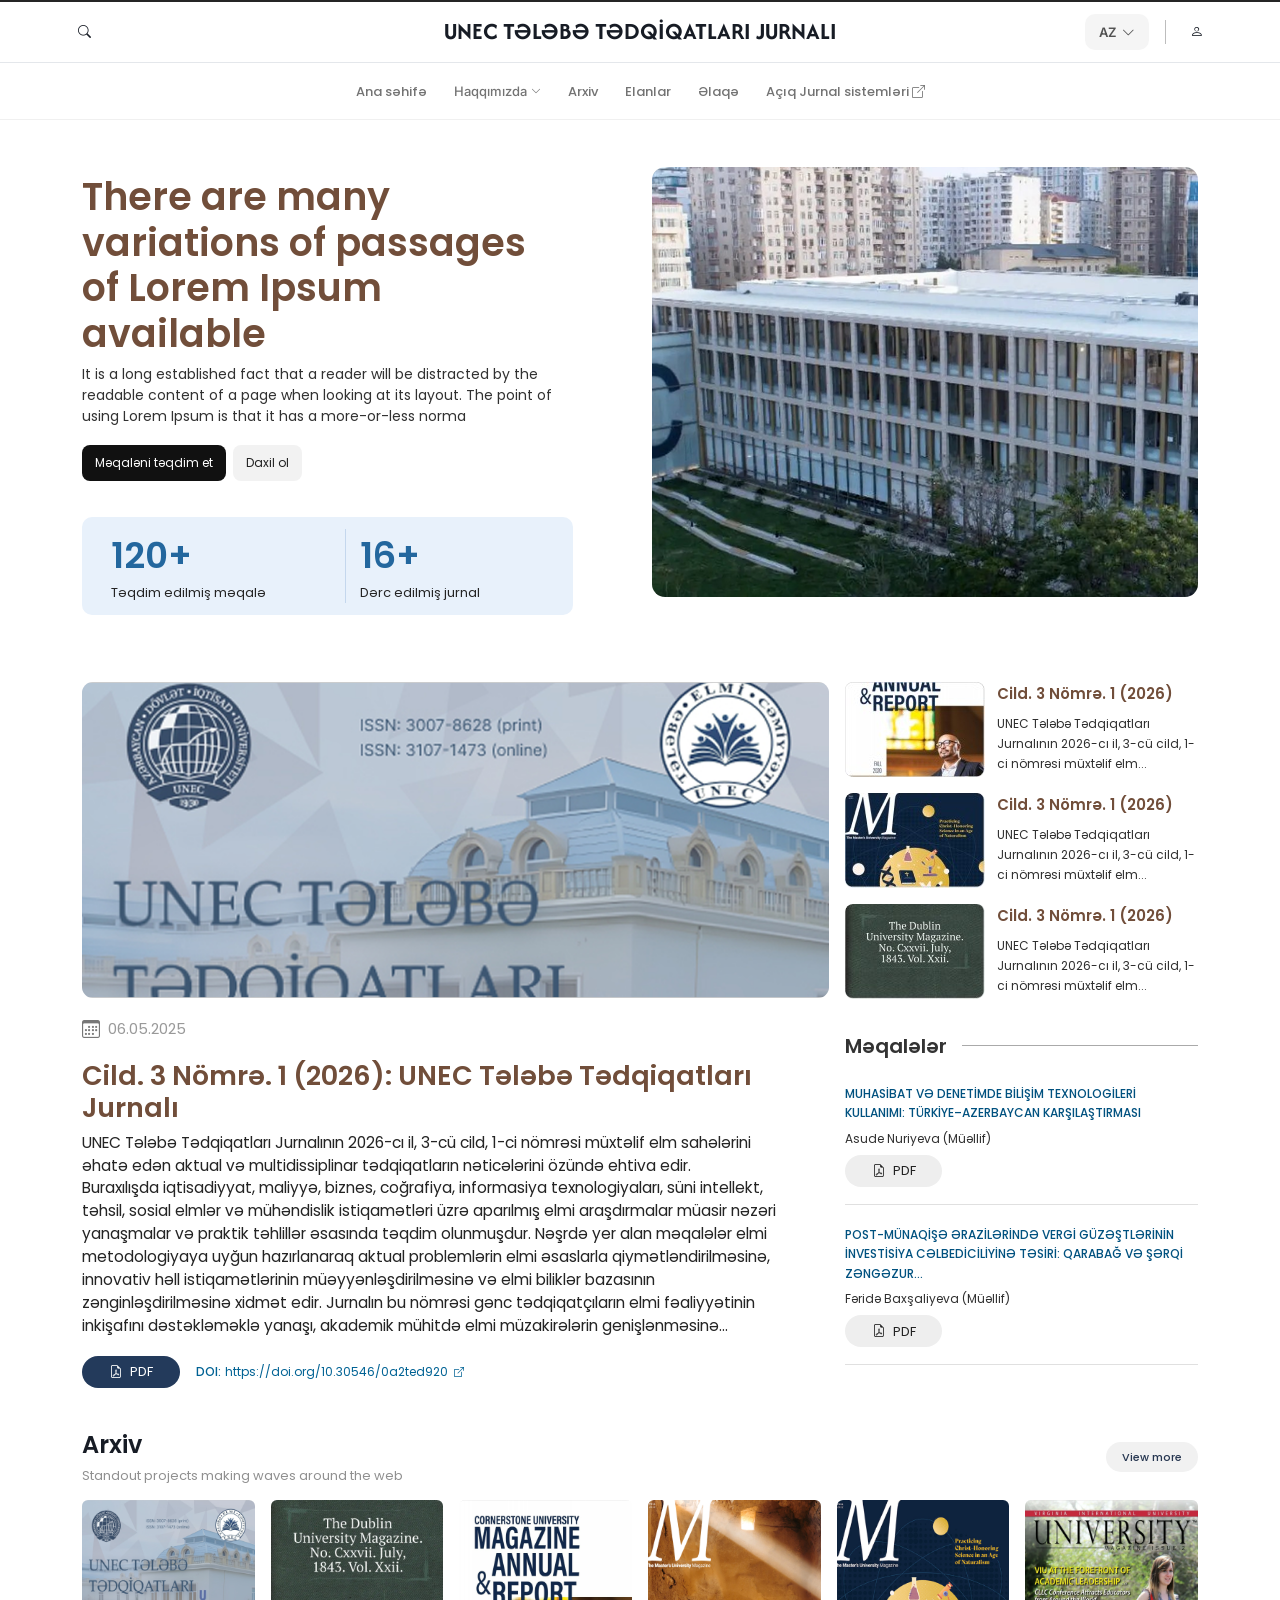
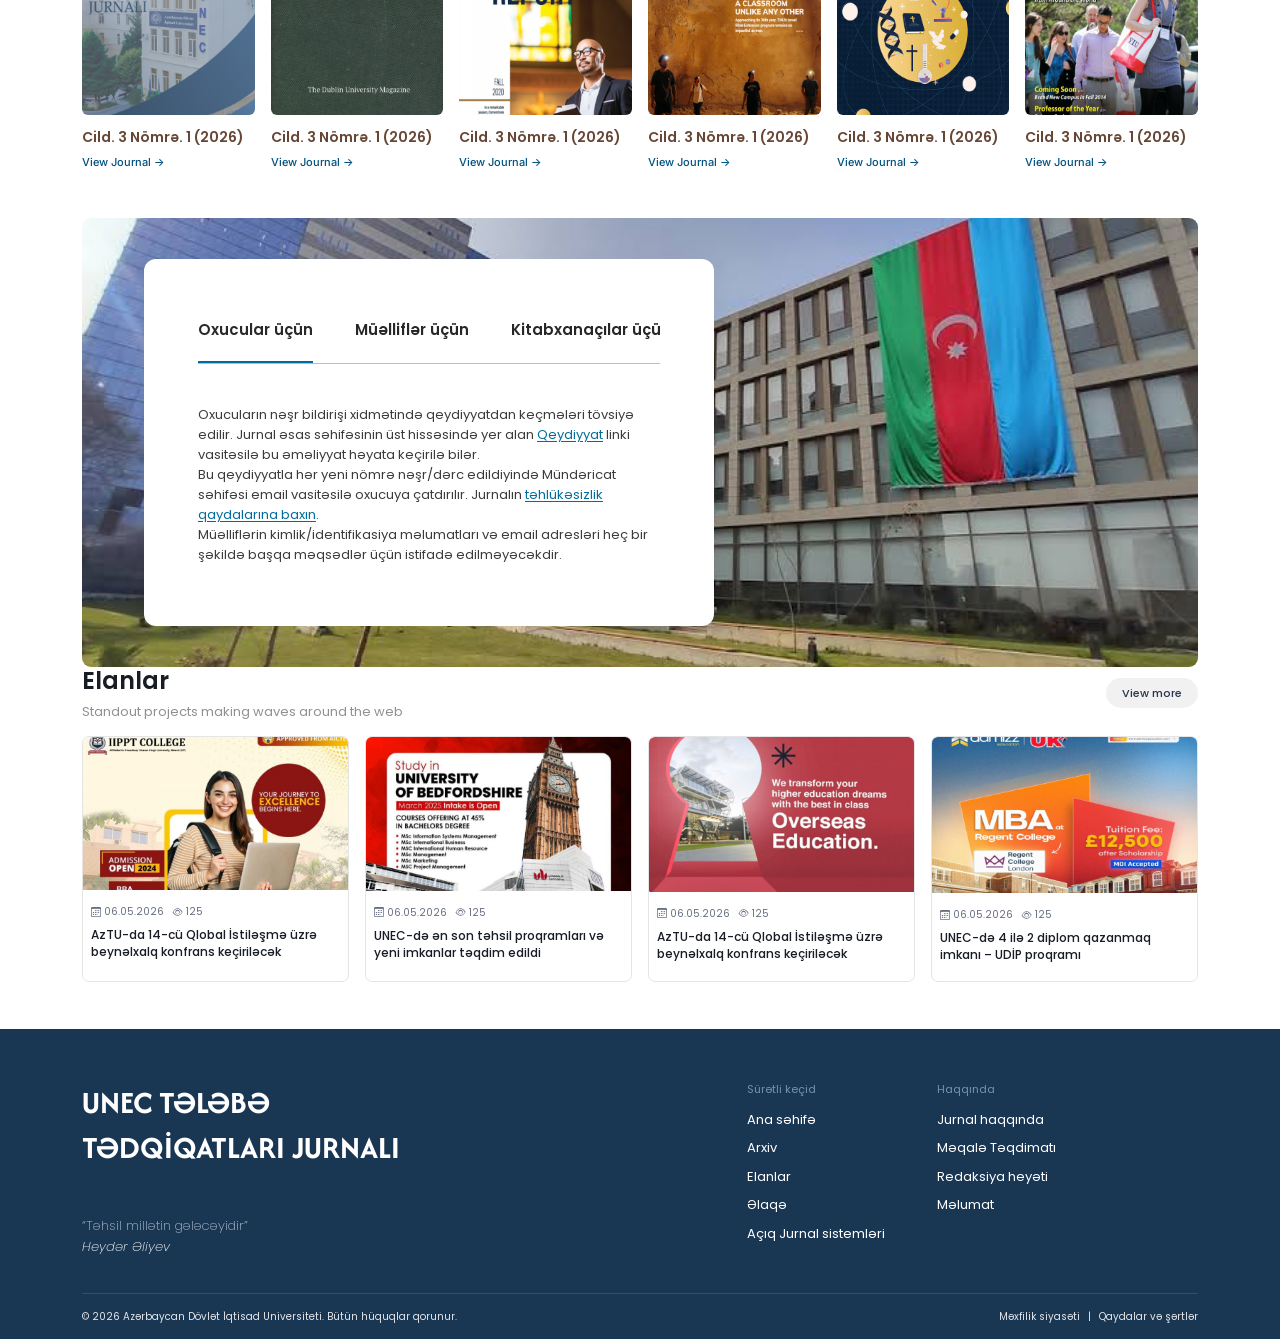
==== commit 59678e55: "update" ====
--- a/index.html
+++ b/index.html
@@ -8,6 +8,7 @@
   <link href="https://cdn.jsdelivr.net/npm/bootstrap@5.3.3/dist/css/bootstrap.min.css" rel="stylesheet">
   <link href="https://cdn.jsdelivr.net/npm/bootstrap-icons@1.11.3/font/bootstrap-icons.css" rel="stylesheet">
   <link rel="stylesheet" href="assets/css/style.css">
+
 </head>
 
 <body>
@@ -165,29 +166,18 @@
 
     <section class="featured" id="featured">
       <div class="container unec-journal-page">
-
-        <!-- =================================
-         TOP SECTION
-    ================================== -->
-
         <section class="unec-journal-top">
 
-          <!-- HERO -->
           <div class="unec-journal-hero">
             <img src="assets/images/journals/image.png" alt="UNEC Tələbə Tədqiqatları">
           </div>
 
-
-          <!-- JOURNAL ISSUES -->
           <div class="unec-journal-issues">
-
             <a class="unec-journal-issue-link" href="archive-detail.html">
               <article class="unec-journal-issue">
-
                 <img class="unec-journal-issue__image" src="assets/images/journals/thumb1.jpg" alt="Jurnal buraxılışı">
 
                 <div>
-
                   <h2 class="unec-journal-issue__title">
                     Cild. 3 Nömrə. 1 (2026)
                   </h2>
@@ -196,18 +186,14 @@
                     UNEC Tələbə Tədqiqatları Jurnalının 2026-cı il,
                     3-cü cild, 1-ci nömrəsi müxtəlif elm...
                   </p>
-
-                </div>
-
+                </div>
               </article>
             </a>
             <a class="unec-journal-issue-link" href="archive-detail.html">
               <article class="unec-journal-issue">
-
                 <img class="unec-journal-issue__image" src="assets/images/journals/thumb2.jpg" alt="Jurnal buraxılışı">
 
                 <div>
-
                   <h2 class="unec-journal-issue__title">
                     Cild. 3 Nömrə. 1 (2026)
                   </h2>
@@ -216,18 +202,14 @@
                     UNEC Tələbə Tədqiqatları Jurnalının 2026-cı il,
                     3-cü cild, 1-ci nömrəsi müxtəlif elm...
                   </p>
-
-                </div>
-
+                </div>
               </article>
             </a>
             <a class="unec-journal-issue-link" href="archive-detail.html">
               <article class="unec-journal-issue">
-
                 <img class="unec-journal-issue__image" src="assets/images/journals/thumb3.jpg" alt="Jurnal buraxılışı">
 
                 <div>
-
                   <h2 class="unec-journal-issue__title">
                     Cild. 3 Nömrə. 1 (2026)
                   </h2>
@@ -236,55 +218,32 @@
                     UNEC Tələbə Tədqiqatları Jurnalının 2026-cı il,
                     3-cü cild, 1-ci nömrəsi müxtəlif elm...
                   </p>
-
-                </div>
-
-              </article>
-            </a>
-
-          </div>
-
+                </div>
+              </article>
+            </a>
+          </div>
         </section>
 
-        <!-- =================================
-         CONTENT
-    ================================== -->
-
         <section class="unec-journal-content">
-
-
-          <!-- MAIN CONTENT -->
           <div class="unec-journal-main">
-
-            <!-- DATE -->
             <div class="unec-journal-date">
-
               <i class="bi bi-calendar3"></i>
-
               <span>
                 06.05.2025
               </span>
-
-            </div>
-
-
-            <!-- TITLE -->
+            </div>
+
             <h1>
               Cild. 3 Nömrə. 1 (2026):
               UNEC Tələbə Tədqiqatları Jurnalı
             </h1>
 
-
-            <!-- DESCRIPTION -->
             <p class="unec-journal-description">
-
               UNEC Tələbə Tədqiqatları Jurnalının 2026-cı il,
               3-cü cild, 1-ci nömrəsi müxtəlif elm sahələrini
               əhatə edən aktual və multidissiplinar tədqiqatların
               nəticələrini özündə ehtiva edir.
-
               <br>
-
               Buraxılışda iqtisadiyyat, maliyyə, biznes, coğrafiya,
               informasiya texnologiyaları, süni intellekt, təhsil,
               sosial elmlər və mühəndislik istiqamətləri üzrə
@@ -300,13 +259,9 @@
               Jurnalın bu nömrəsi gənc tədqiqatçıların elmi
               fəaliyyətinin inkişafını dəstəkləməklə yanaşı,
               akademik mühitdə elmi müzakirələrin genişlənməsinə...
-
             </p>
 
-
-            <!-- ACTIONS -->
             <div class="unec-journal-actions">
-
               <a href="https://doi.org/10.30546/0a2ted920" class="unec-journal-pdf" target="_blank">
                 <i class="bi bi-file-earmark-pdf"></i>
                 PDF
@@ -324,67 +279,45 @@
 
           </div>
 
-
-
-          <!-- =================================
-           SIDEBAR
-      ================================== -->
-
           <aside class="unec-journal-sidebar">
-
             <div class="unec-journal-section-title">
               Məqalələr
             </div>
 
-
-            <!-- ARTICLE 1 -->
             <article class="unec-journal-article">
-
               <a href="/articles.html" class="unec-journal-article__title">
                 MUHASİBAT VƏ DENETİMDE BİLİŞİM TEXNOLOGİLERİ
                 KULLANIMI: TÜRKİYE–AZERBAYCAN KARŞILAŞTIRMASI
               </a>
 
-
               <div class="unec-journal-article__author">
                 Asude Nuriyeva (Müəllif)
               </div>
-
 
               <a href="/articles.html" class="unec-journal-pdf">
                 <i class="bi bi-file-earmark-pdf"></i>
                 PDF
               </a>
-
-            </article>
-
-
-            <!-- ARTICLE 2 -->
+            </article>
+
             <article class="unec-journal-article">
-
               <a href="/articles.html" class="unec-journal-article__title">
                 POST-MÜNAQİŞƏ ƏRAZİLƏRİNDƏ VERGİ
                 GÜZƏŞTLƏRİNİN İNVESTİSİYA CƏLBEDİCİLİYİNƏ
                 TƏSİRİ: QARABAĞ VƏ ŞƏRQİ ZƏNGƏZUR...
               </a>
 
-
               <div class="unec-journal-article__author">
                 Fəridə Baxşaliyeva (Müəllif)
               </div>
-
 
               <a href="/articles.html" class="unec-journal-pdf">
                 <i class="bi bi-file-earmark-pdf"></i>
                 PDF
               </a>
-
-            </article>
-
+            </article>
           </aside>
-
         </section>
-
       </div>
     </section>
 
@@ -460,51 +393,25 @@
     <section class="info-banner" id="about">
       <div class="container">
         <div class="info-banner-inner">
-          <!-- INFO SECTION -->
           <div class="journal-info">
             <div class="container">
-
-              <div class="journal-info-card">
-
-                <!-- TABS -->
-                <ul class="nav nav-tabs journal-tabs" id="journalTabs" role="tablist">
-
-                  <!-- Oxucular -->
-                  <li class="nav-item" role="presentation">
-                    <button class="nav-link active" id="readers-tab" data-bs-toggle="tab" data-bs-target="#readers"
-                      type="button" role="tab" aria-controls="readers" aria-selected="true">
-                      Oxucular üçün
-                    </button>
-                  </li>
-
-
-                  <!-- Müəlliflər -->
-                  <li class="nav-item" role="presentation">
-                    <button class="nav-link" id="authors-tab" data-bs-toggle="tab" data-bs-target="#authors"
-                      type="button" role="tab" aria-controls="authors" aria-selected="false">
-                      Müəlliflər üçün
-                    </button>
-                  </li>
-
-
-                  <!-- Kitabxanaçılar -->
-                  <li class="nav-item" role="presentation">
-                    <button class="nav-link" id="librarians-tab" data-bs-toggle="tab" data-bs-target="#librarians"
-                      type="button" role="tab" aria-controls="librarians" aria-selected="false">
-                      Kitabxanaçılar üçün
-                    </button>
-                  </li>
-
-                </ul>
-
-
-                <!-- TAB CONTENT -->
-                <div class="tab-content journal-tab-content" id="journalTabsContent">
-
-                  <!-- READERS -->
-                  <div class="tab-pane fade show active" id="readers" role="tabpanel" aria-labelledby="readers-tab"
-                    tabindex="0">
-
+              <section class="journal-notification">
+                <div class="journal-tabs">
+                  <button type="button" class="journal-tab active" data-journal-tab="readers">
+                    Oxucular üçün
+                  </button>
+
+                  <button type="button" class="journal-tab" data-journal-tab="authors">
+                    Müəlliflər üçün
+                  </button>
+
+                  <button type="button" class="journal-tab" data-journal-tab="librarians">
+                    Kitabxanaçılar üçün
+                  </button>
+                </div>
+
+                <div class="journal-content">
+                  <div class="journal-panel" data-journal-panel="readers">
                     <p>
                       Oxucuların nəşr bildirişi xidmətində
                       qeydiyyatdan keçmələri tövsiyə edilir.
@@ -529,13 +436,8 @@
                       şəkildə başqa məqsədlər üçün istifadə
                       edilməyəcəkdir.
                     </p>
-
                   </div>
-
-
-                  <!-- AUTHORS -->
-                  <div class="tab-pane fade" id="authors" role="tabpanel" aria-labelledby="authors-tab" tabindex="0">
-
+                  <div class="journal-panel" data-journal-panel="authors" hidden>
                     <p>
                       Müəlliflər məqalələrini jurnalın elektron
                       sistemi vasitəsilə təqdim edə bilərlər.
@@ -554,14 +456,8 @@
                       tərəfindən nəzərdən keçirilir və
                       qiymətləndirmə prosesi həyata keçirilir.
                     </p>
-
                   </div>
-
-
-                  <!-- LIBRARIANS -->
-                  <div class="tab-pane fade" id="librarians" role="tabpanel" aria-labelledby="librarians-tab"
-                    tabindex="0">
-
+                  <div class="journal-panel" data-journal-panel="librarians" hidden>
                     <p>
                       Kitabxanaçılar jurnalın bütün nəşrlərinə
                       və arxiv materiallarına elektron formada
@@ -579,13 +475,9 @@
                       bağlı jurnalın əlaqə bölməsindən istifadə
                       edə bilərsiniz.
                     </p>
-
                   </div>
-
-                </div>
-
-              </div>
-
+                </div>
+              </section>
             </div>
           </div>
         </div>
@@ -687,6 +579,7 @@
 
   <script src="https://cdn.jsdelivr.net/npm/bootstrap@5.3.3/dist/js/bootstrap.bundle.min.js"></script>
   <script src="assets/js/main.js"></script>
+
 </body>
 
 </html>
--- a/assets/css/style.css
+++ b/assets/css/style.css
@@ -1,7 +1,3 @@
-/* ========================================
-   GLOBAL STYLES & TYPOGRAPHY
-   ======================================== */
-
 @import url('https://fonts.googleapis.com/css2?family=Inter:wght@400;500;600;700&family=Afacad+Flux:wght@700&display=swap');
 @import url('https://fonts.googleapis.com/css2?family=Poppins:wght@200;300;400;500;600;700&display=swap');
 
@@ -911,105 +907,165 @@
   }
 }
 
-/* ========================================
-   JOURNAL INFO CARD
-   ======================================== */
-
-.journal-info-card {
-  width: 67%;
-  min-height: 330px;
+
+
+.journal-notification {
+  width: 100%;
+  max-width: 570px;
+  margin: 6px auto;
+  min-height: 367px;
   background: #ffffff;
   border-radius: 12px;
   padding: 48px 54px;
   box-shadow: 0 5px 25px rgba(0, 0, 0, 0.05);
+
 }
 
 .journal-tabs {
   display: flex;
-  flex-wrap: nowrap;
-  gap: 12px;
-  border-bottom: 2px solid #cfcfcf;
-  margin: 0;
-  padding: 0;
+  width: 100%;
+  border-bottom: 1px solid #bdbdbd;
   overflow-x: auto;
   overflow-y: hidden;
-}
-
-.journal-tabs .nav-item {
-  flex: 0 0 132px;
-  width: 132px;
-  min-width: 132px;
-}
-
-.journal-tabs .nav-link {
+  scrollbar-width: none;
+  -ms-overflow-style: none;
+}
+
+.journal-tabs::-webkit-scrollbar {
+  width: 0;
+  height: 0;
+  display: none;
+}
+
+.journal-tab {
   position: relative;
-  display: block;
-  width: 100%;
-  height: 38px;
-  box-sizing: border-box;
-  min-width: 0;
-  border: 0 !important;
-  border-radius: 0 !important;
-  background: transparent !important;
+  border: 0;
+  background: transparent;
+  padding: 14px 0 24px;
+  margin-right: 42px;
   color: #272727;
   font-size: 15px;
   font-weight: 600;
-  padding: 0 0 17px 0;
-  margin: 0;
-  text-align: center;
+  line-height: 1.2;
+  cursor: pointer;
   white-space: nowrap;
-  transition: color 0.2s ease;
-}
-
-.journal-tabs .nav-link.active {
-  color: #272727;
-}
-
-.journal-tabs .nav-link.active::after {
+}
+
+.journal-tab:last-child {
+  margin-right: 0;
+}
+
+.journal-tab::after {
   content: "";
   position: absolute;
   left: 0;
+  right: 0;
   bottom: -2px;
-  width: 100%;
-  height: 3px;
-  background: #006b9e;
-}
-
-.journal-tab-content {
-  padding-top: 30px;
-}
-
-.journal-tab-content p {
-  margin: 0 0 5px 0;
+  height: 4px;
+  background: transparent;
+}
+
+.journal-tab.active {
+  color: #292929;
+}
+
+.journal-tab.active::after {
+  background: #006d9c;
+}
+
+.journal-content {
+  padding-top: 41px;
+}
+
+.journal-panel {
+  color: #3c3c3c;
+  font-size: 18px;
+  font-weight: 400;
+  line-height: 1.72;
+}
+
+.journal-panel p {
+  margin: 0;
   color: #3b3b3b;
   font-size: 13px;
   line-height: 20px;
   font-weight: 400;
 }
 
-.journal-tab-content a {
-  color: #0075a8;
+.journal-panel a {
+  color: #006d9c;
   text-decoration: underline;
   text-underline-offset: 2px;
 }
 
-.journal-tab-content .tab-pane {
-  transition: opacity 0.2s linear;
-}
-
-@media (max-width: 767.98px) {
-  .info-card {
-    width: 100%;
-    padding: 18px;
-  }
-}
-
-/* ========================================
-   INFO BANNER
-   ======================================== */
-
-.info-banner {
-  padding-bottom: 55px;
+.journal-panel[hidden] {
+  display: none;
+}
+
+@media (max-width: 768px) {
+
+  .journal-notification {
+    width: calc(100% - 24px);
+    margin: 12px auto;
+    padding: 35px 30px 40px;
+    min-height: auto;
+  }
+
+  .journal-tabs {
+    overflow-x: auto;
+    scrollbar-width: none;
+  }
+
+  .journal-tabs::-webkit-scrollbar {
+    display: none;
+  }
+
+  .journal-tab {
+    font-size: 18px;
+    margin-right: 30px;
+    padding-bottom: 18px;
+  }
+
+  .journal-content {
+    padding-top: 30px;
+  }
+
+  .journal-panel {
+    font-size: 16px;
+    line-height: 1.65;
+  }
+}
+
+@media (max-width: 576px) {
+
+  .journal-notification {
+    width: calc(100% - 16px);
+    margin: 8px auto;
+    padding: 28px 20px 32px;
+    border-radius: 12px;
+  }
+
+  .journal-tabs {
+    display: flex;
+    overflow-x: auto;
+  }
+
+  .journal-tab {
+    flex-shrink: 0;
+    font-size: 16px;
+    font-weight: 600;
+    margin-right: 24px;
+    padding: 10px 0 16px;
+  }
+
+  .journal-content {
+    padding-top: 25px;
+  }
+
+  .journal-panel {
+    font-size: 15px;
+    line-height: 1.65;
+  }
 }
 
 .info-banner-inner {
@@ -1025,11 +1081,6 @@
     padding: 20px;
     min-height: 430px;
     align-items: flex-end;
-  }
-
-  .info-card {
-    width: 100%;
-    padding: 18px;
   }
 }
 
@@ -2644,6 +2695,143 @@
    PROFILE
 ========================= */
 
+
+.profile-sidebar {
+  position: fixed;
+  z-index: 1000;
+  inset: 0 auto 0 0;
+  width: var(--profile-sidebar-width);
+  height: 100vh;
+  background: #fff;
+  border-right: 1px solid var(--profile-border);
+  display: flex;
+  flex-direction: column;
+  padding: 0 19px 24px;
+  box-sizing: border-box;
+  transition: transform .25s ease;
+}
+
+.profile-sidebar.is-closed {
+  transform: translateX(calc(-100% + 65px));
+}
+
+.profile-sidebar.is-open {
+  transform: translateX(0);
+}
+
+.profile-sidebar nav {
+  display: flex;
+  flex-direction: column;
+  gap: 8px;
+  margin-top: 20px;
+}
+
+.profile-sidebar-brand {
+  position: relative;
+  z-index: 1;
+  display: flex;
+  min-height: 58px;
+  align-items: center;
+  justify-content: space-between;
+  gap: 12px;
+  padding: 0 0 0 4px;
+  border-bottom: 1px solid var(--profile-border);
+}
+
+.profile-sidebar-brand .profile-brand {
+  width: auto;
+  color: var(--profile-text);
+  font-size: 17px;
+  line-height: 1.45;
+}
+
+
+.profile-header {
+  position: fixed;
+  z-index: 900;
+  top: 0;
+  left: var(--profile-sidebar-width);
+  right: 0;
+  background: #fff;
+  border-bottom: 1px solid var(--profile-border);
+  display: flex;
+  align-items: center;
+  justify-content: flex-end;
+  padding: 0 28px;
+  box-sizing: border-box;
+  height: var(--profile-header-height);
+}
+
+body.sidebar-collapsed .profile-header {
+  left: 0;
+}
+
+body.sidebar-collapsed .profile-main {
+  margin-left: 0;
+}
+
+.profile-sidebar-toggle {
+  position: absolute;
+  right: 0;
+  top: 14px;
+  width: 26px;
+  height: 26px;
+  padding: 0;
+  border: 1px solid #8e9398;
+  border-radius: 7px;
+  background: #fff;
+  color: #555;
+  display: flex;
+  align-items: center;
+  justify-content: center;
+  cursor: pointer;
+}
+
+.profile-sidebar-toggle i {
+  transition: transform .25s ease;
+}
+
+.profile-sidebar.is-closed .profile-sidebar-toggle i {
+  transform: rotate(180deg);
+}
+
+
+.profile-layout {
+  display: block;
+  min-height: 100vh;
+}
+
+.profile-main {
+  margin-left: var(--profile-sidebar-width);
+  padding: calc(var(--profile-header-height) + 48px) 47px 60px;
+  min-height: 100vh;
+  box-sizing: border-box;
+}
+
+@media (max-width: 767.98px) {
+  .profile-sidebar {
+    width: min(86vw, var(--profile-sidebar-width));
+    transform: translateX(calc(-100% + 65px));
+  }
+
+  .profile-sidebar.is-open {
+    transform: translateX(0);
+  }
+
+  .profile-header {
+    left: 0;
+  }
+
+  .profile-main {
+    margin-left: 0;
+    padding: calc(var(--profile-header-height) + 24px) 16px 40px;
+  }
+
+  .profile-sidebar-brand .profile-brand {
+    font-size: 14px;
+  }
+}
+
 .profile-page {
   min-height: 100vh;
   background: #f5f5f5;
@@ -3409,6 +3597,7 @@
     padding: 16px;
   }
 }
+
 
 .back-link {
   margin-bottom: 27px;
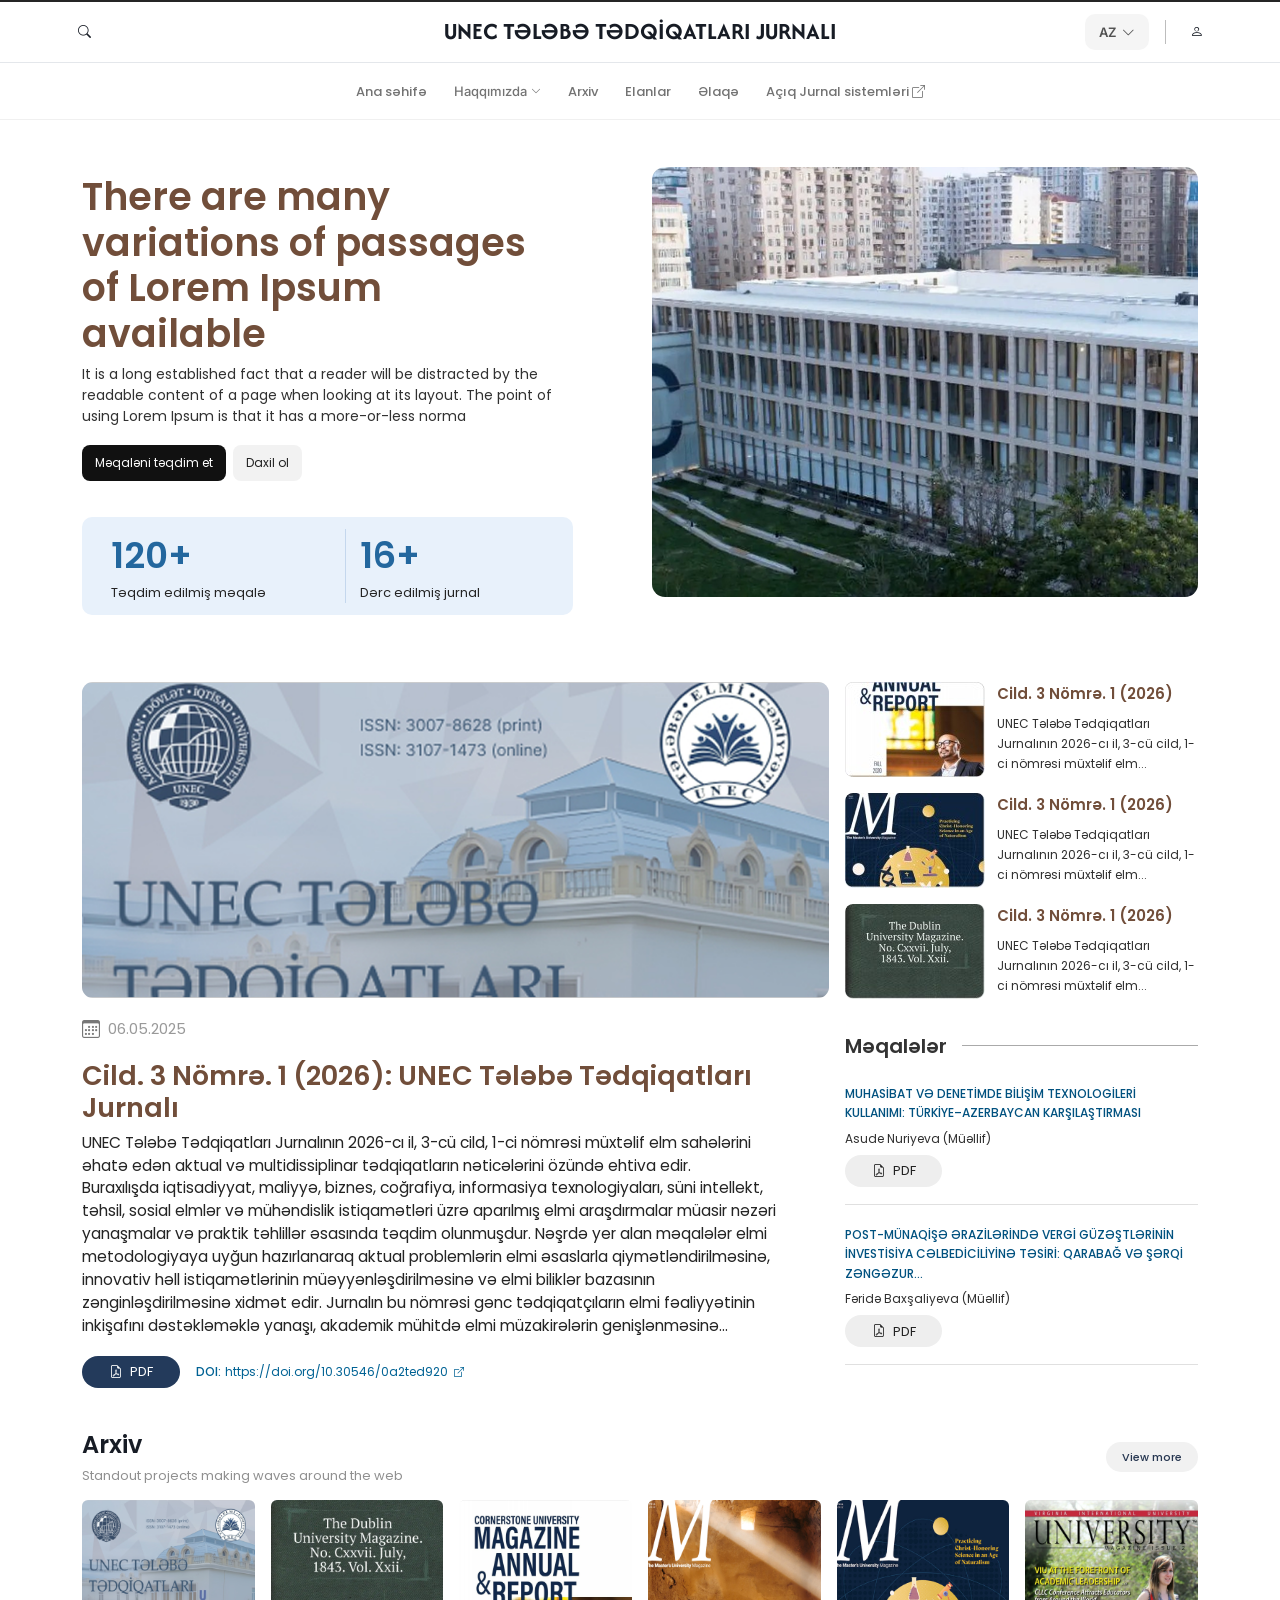
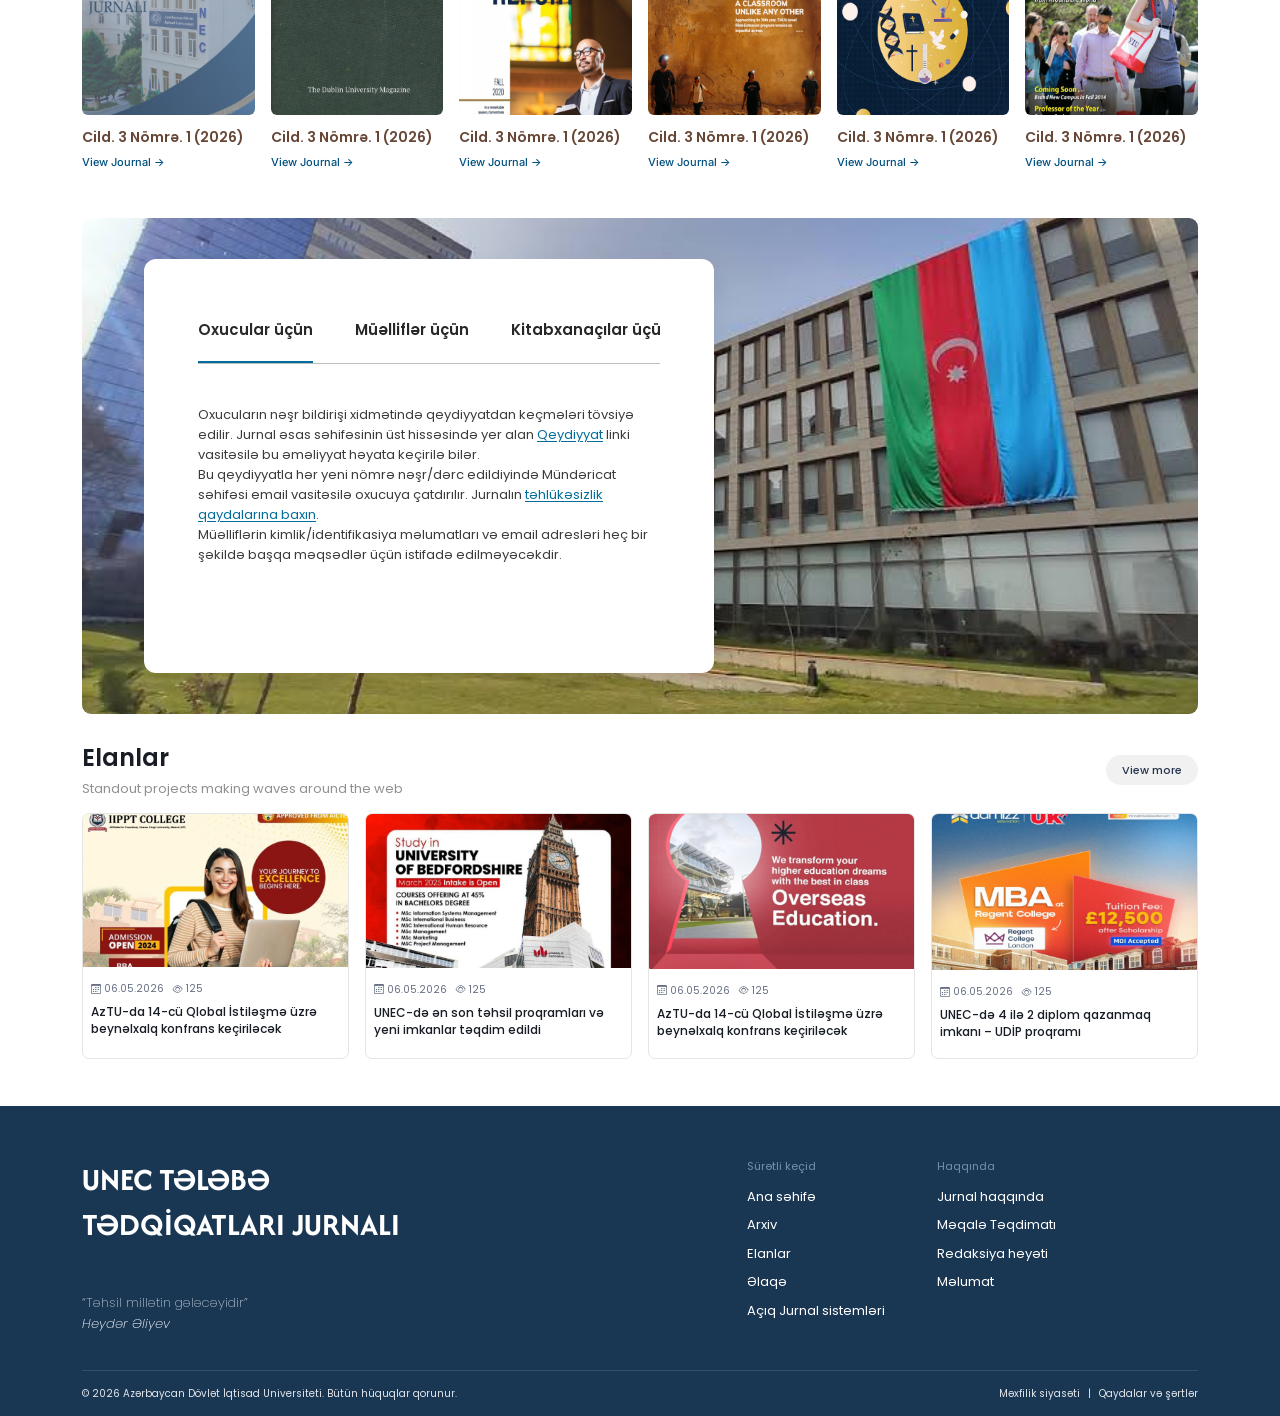
==== commit dff904d4: "update responsive" ====
--- a/index.html
+++ b/index.html
@@ -25,7 +25,9 @@
         </div>
 
         <div class="header-center">
-          <h1 class="title">UNEC TƏLƏBƏ TƏDQİQATLARI JURNALI</h1>
+          <a href="index.html" class="title-link">
+            <h1 class="title">UNEC TƏLƏBƏ TƏDQİQATLARI JURNALI</h1>
+          </a>
         </div>
 
         <div class="header-right">
@@ -92,7 +94,7 @@
         <i class="bi bi-x"></i>
       </button>
       <div class="container">
-        <a class="nav-link-custom" href="/index.html">Ana səhifə</a>
+        <a class="nav-link-custom" href="index.html">Ana səhifə</a>
 
         <div class="dropdown" id="aboutDropdown">
           <button class="nav-link-custom dropdown-btn about-btn" onclick="toggleAboutDropdown()" type="button">
@@ -491,7 +493,7 @@
             <h2 class="section-title">Elanlar</h2>
             <div class="section-subtitle">Standout projects making waves around the web</div>
           </div>
-          <a class="view-more" href="announcements.html">View more</a>
+          <a class="view-more" href="announcement.html">View more</a>
         </div>
         <div class="row row-cols-1 row-cols-sm-2 row-cols-lg-4 g-3">
           <div class="col">
@@ -559,7 +561,7 @@
         <div class="col-6 col-lg-2">
           <div class="footer-heading">Sürətli keçid</div><a class="footer-link" href="index.html">Ana səhifə</a><a
             class="footer-link" href="archive.html">Arxiv</a><a class="footer-link"
-            href="announcements.html">Elanlar</a><a class="footer-link" href="contact.html">Əlaqə</a><a
+            href="announcement.html">Elanlar</a><a class="footer-link" href="contact.html">Əlaqə</a><a
             class="footer-link" href="systems.html">Açıq Jurnal
             sistemləri</a>
         </div>
--- a/assets/css/style.css
+++ b/assets/css/style.css
@@ -195,6 +195,12 @@
   text-align: center;
   color: var(--black);
   margin: 0;
+}
+
+.title-link {
+  display: block;
+  color: inherit;
+  text-decoration: none;
 }
 
 .brand-title {
@@ -975,6 +981,7 @@
 
 .journal-content {
   padding-top: 41px;
+  min-height: 220px;
 }
 
 .journal-panel {
@@ -982,6 +989,9 @@
   font-size: 18px;
   font-weight: 400;
   line-height: 1.72;
+  min-height: 220px;
+  height: 220px;
+  overflow: hidden;
 }
 
 .journal-panel p {
@@ -1028,43 +1038,58 @@
 
   .journal-content {
     padding-top: 30px;
+    min-height: 200px;
   }
 
   .journal-panel {
     font-size: 16px;
     line-height: 1.65;
+    min-height: 200px;
+    height: 200px;
   }
 }
 
 @media (max-width: 576px) {
 
   .journal-notification {
-    width: calc(100% - 16px);
-    margin: 8px auto;
-    padding: 28px 20px 32px;
-    border-radius: 12px;
+    width: 100%;
+    max-width: 100%;
+    margin: 0 auto;
+    padding: 22px 18px 26px;
+    border-radius: 14px;
+    min-height: auto;
   }
 
   .journal-tabs {
     display: flex;
     overflow-x: auto;
+    gap: 0;
+    width: 100%;
   }
 
   .journal-tab {
     flex-shrink: 0;
-    font-size: 16px;
+    font-size: 15px;
     font-weight: 600;
-    margin-right: 24px;
-    padding: 10px 0 16px;
+    margin-right: 20px;
+    padding: 10px 0 14px;
   }
 
   .journal-content {
-    padding-top: 25px;
+    padding-top: 20px;
+    min-height: 180px;
   }
 
   .journal-panel {
     font-size: 15px;
-    line-height: 1.65;
+    line-height: 1.6;
+    min-height: 180px;
+    height: 300px;
+  }
+
+  .journal-panel p {
+    font-size: 13px;
+    line-height: 1.7;
   }
 }
 
@@ -1074,13 +1099,27 @@
   padding: 35px 50px;
   display: flex;
   align-items: center;
+  margin-bottom: 30px;
 }
 
 @media (max-width: 767.98px) {
   .info-banner-inner {
-    padding: 20px;
+    padding: 0;
     min-height: 430px;
     align-items: flex-end;
+    background-position: center center;
+    border-radius: 12px;
+  }
+
+  .journal-info {
+    width: 100%;
+    margin-top: auto;
+  }
+
+  .journal-info>.container {
+    width: 100%;
+    max-width: 100%;
+    padding: 0 8px 8px;
   }
 }
 
@@ -2719,6 +2758,49 @@
   transform: translateX(0);
 }
 
+.profile-sidebar.is-closed .profile-sidebar-brand .profile-brand {
+  visibility: hidden;
+}
+
+.profile-sidebar.is-closed nav {
+  position: absolute;
+  top: 78px;
+  left: calc(100% - 65px);
+  width: 65px;
+  margin-top: 0;
+  visibility: visible;
+}
+
+.profile-sidebar.is-closed nav a {
+  justify-content: center;
+  gap: 0;
+  padding: 0;
+}
+
+.profile-sidebar.is-closed nav a span {
+  display: none;
+}
+
+.profile-sidebar.is-closed nav a i {
+  margin: 0;
+  font-size: 18px;
+}
+
+.profile-sidebar.is-closed .profile-logout {
+  position: absolute;
+  bottom: 24px;
+  left: calc(100% - 65px);
+  width: 65px;
+  justify-content: center;
+  gap: 0;
+  padding: 0;
+  font-size: 0;
+}
+
+.profile-sidebar.is-closed .profile-logout i {
+  font-size: 18px;
+}
+
 .profile-sidebar nav {
   display: flex;
   flex-direction: column;
@@ -2768,6 +2850,7 @@
 
 body.sidebar-collapsed .profile-main {
   margin-left: 0;
+  padding-left: 112px;
 }
 
 .profile-sidebar-toggle {
@@ -2818,6 +2901,16 @@
     transform: translateX(0);
   }
 
+  .profile-sidebar.is-closed nav {
+    left: calc(100% - 58px);
+    width: 58px;
+  }
+
+  .profile-sidebar.is-closed .profile-logout {
+    left: calc(100% - 58px);
+    width: 58px;
+  }
+
   .profile-header {
     left: 0;
   }
@@ -2833,6 +2926,8 @@
 }
 
 .profile-page {
+  --profile-sidebar-width: 218px;
+  --profile-header-height: 62px;
   min-height: 100vh;
   background: #f5f5f5;
   color: #20242d;
@@ -2941,8 +3036,8 @@
 }
 
 .profile-main {
-  width: min(100%, 1024px);
-  padding: 30px;
+  width: 100%;
+  padding: 80px 30px 30px;
 }
 
 .profile-tabs {
@@ -3508,7 +3603,7 @@
     bottom: 0;
     left: 0;
     width: min(82vw, 218px);
-    transform: translateX(-100%);
+    transform: translateX(calc(-100% + 58px));
     transition: transform .2s ease;
     box-shadow: 8px 0 20px rgba(0, 0, 0, .12);
   }
@@ -3519,7 +3614,11 @@
 
   .profile-main {
     width: 100%;
-    padding: 16px 12px 30px;
+    padding: 86px 12px 30px;
+  }
+
+  body.sidebar-collapsed .profile-main {
+    padding-left: 76px;
   }
 
   .profile-tabs {
@@ -4421,6 +4520,22 @@
   .journal-description {
     max-width: 100%;
   }
+
+  .article-layout {
+    flex-direction: column;
+    gap: 24px;
+  }
+
+  .article-main-column,
+  .article-citation-panel {
+    width: 100%;
+    max-width: 100%;
+    flex: 1 1 auto;
+  }
+
+  .article-citation-panel {
+    padding-top: 0;
+  }
 }
 
 @media (max-width: 767.98px) {
@@ -4474,6 +4589,14 @@
     flex-direction: column;
     gap: 10px;
     margin-bottom: 20px;
+  }
+
+  .article-layout {
+    gap: 18px;
+  }
+
+  .citation-box {
+    padding: 16px 14px;
   }
 
   .journal-description p {
